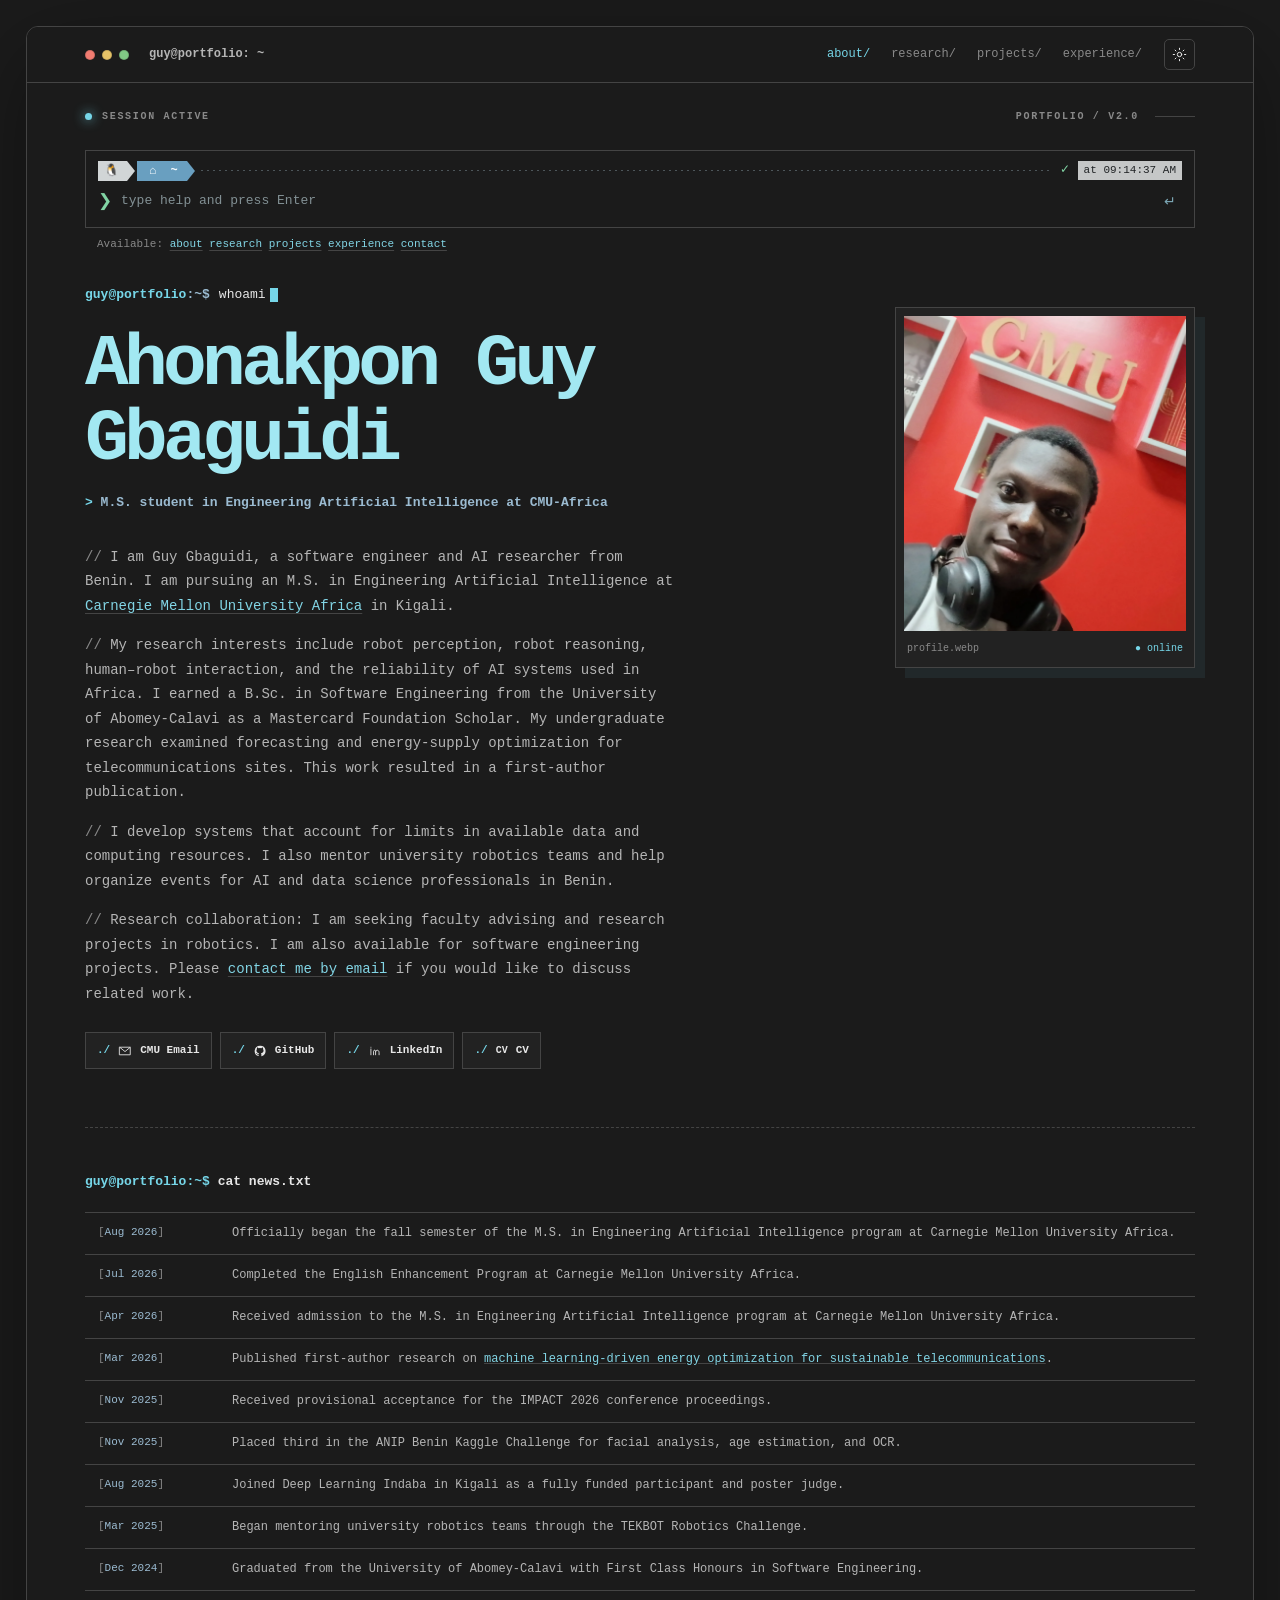
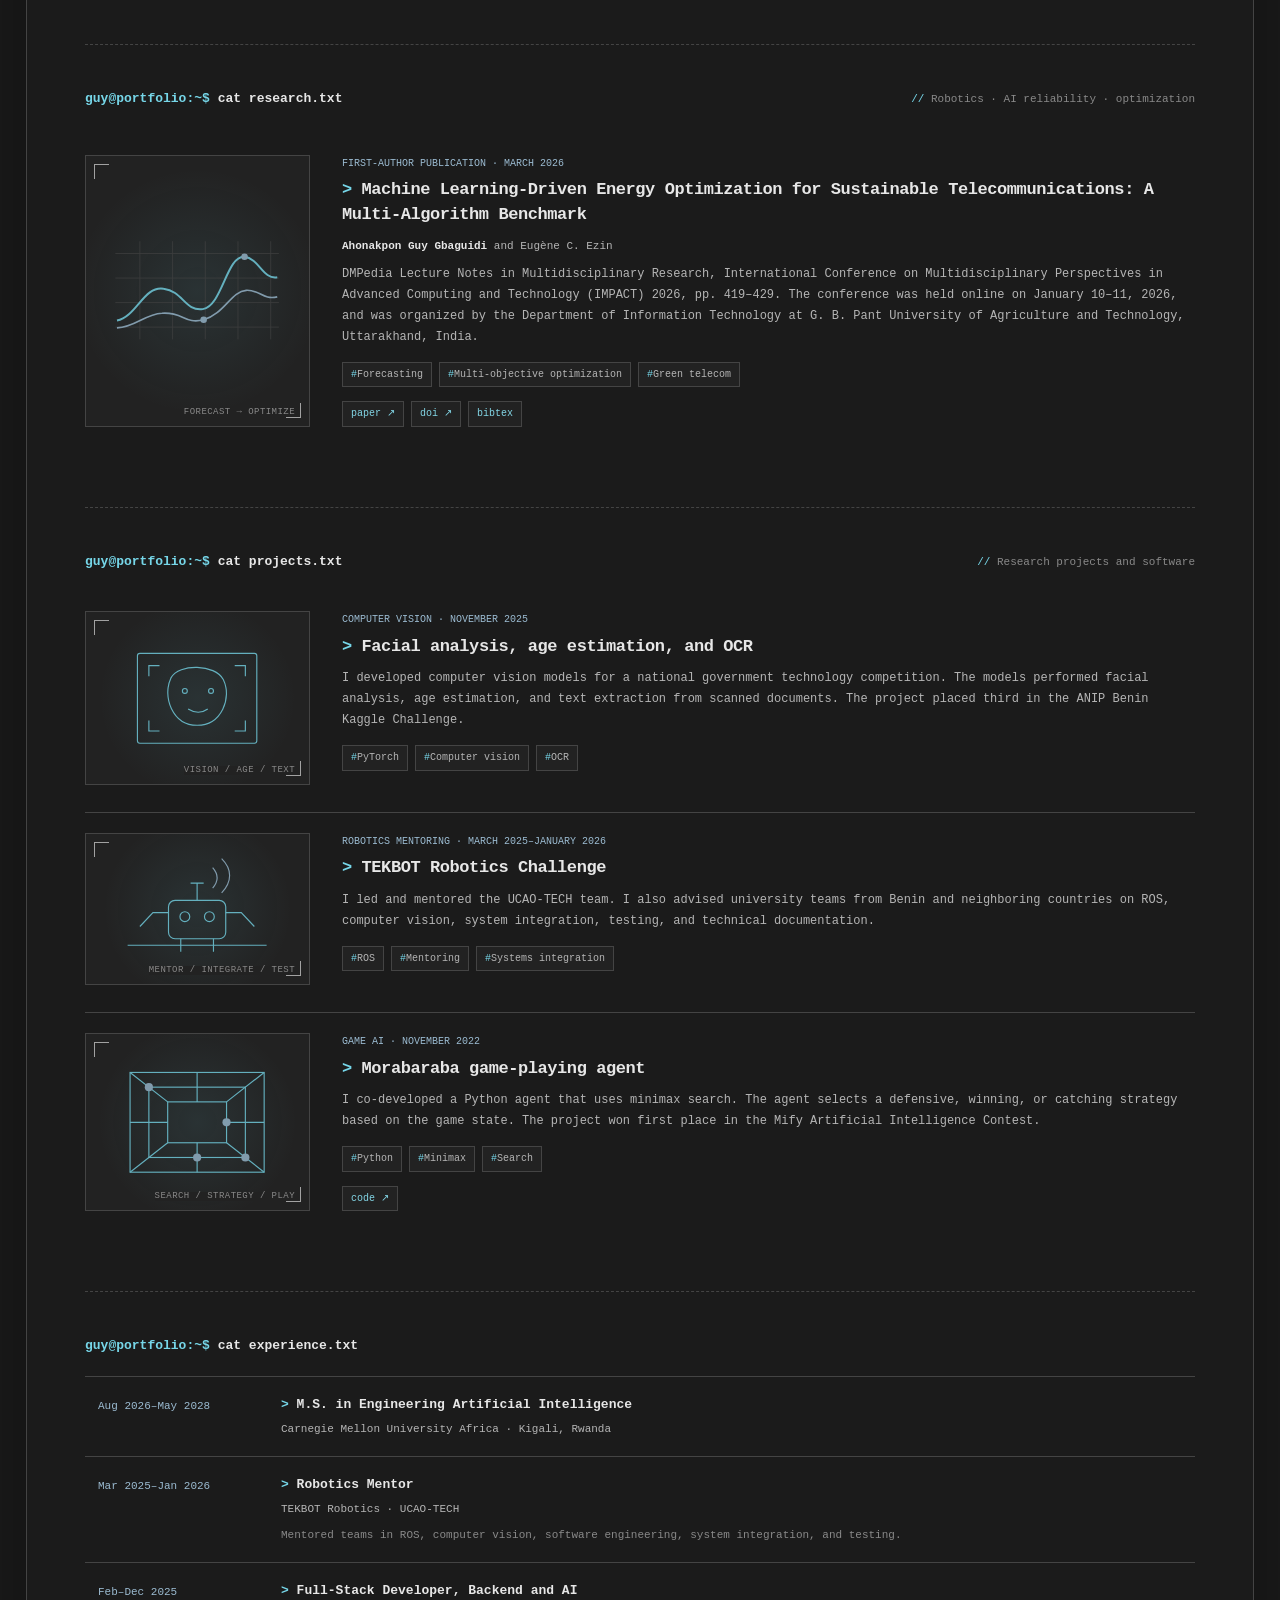
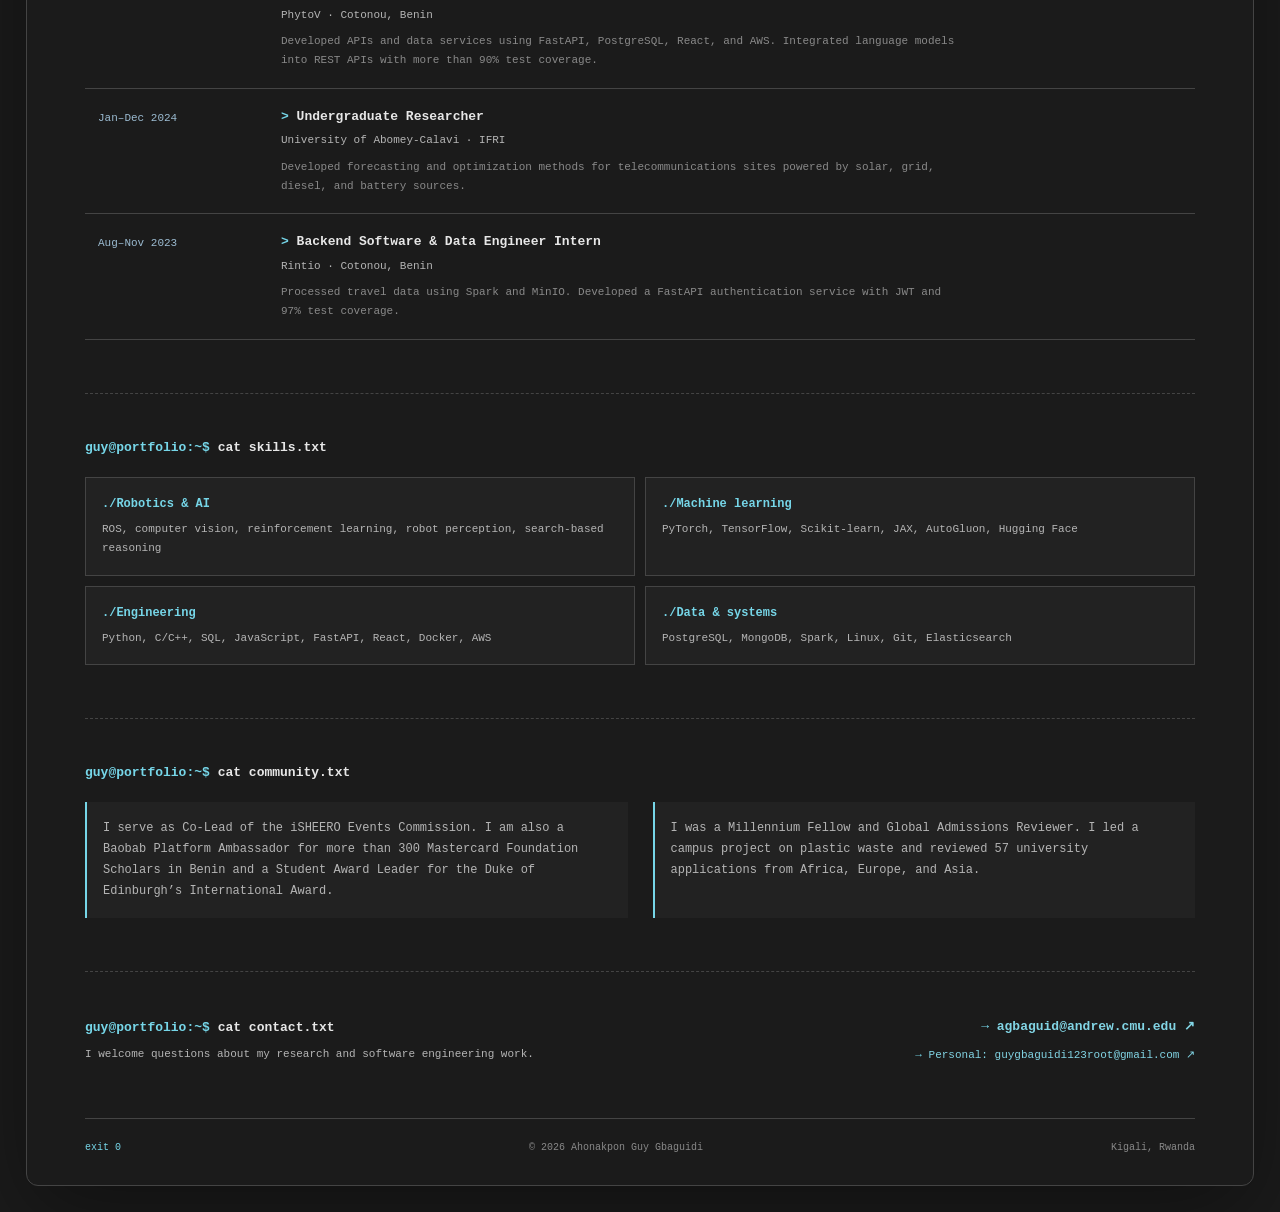
==== index.html @ d60e6f1b "Redesign portfolio with Linux terminal interface" ====
<!doctype html>
<html lang="en" data-theme="dark">
<head>
  <meta charset="utf-8">
  <meta name="viewport" content="width=device-width, initial-scale=1">
  <meta name="description" content="Ahonakpon Guy Gbaguidi is a software engineer and AI researcher working on robotics, reliable AI, and intelligent systems for African contexts.">
  <meta name="theme-color" content="#1b1b1b">
  <meta property="og:title" content="Ahonakpon Guy Gbaguidi">
  <meta property="og:description" content="Software engineer and AI researcher at Carnegie Mellon University Africa.">
  <meta property="og:type" content="website">
  <meta property="og:image" content="data/portrait.webp">
  <title>Ahonakpon Guy Gbaguidi</title>
  <link rel="icon" href="data/favicon.svg" type="image/svg+xml">
  <script>
    document.documentElement.dataset.theme = localStorage.getItem('theme') || 'dark';
  </script>
  <link rel="stylesheet" href="style.css">
</head>
<body>
  <a class="skip-link" href="#main">Skip to content</a>
  <div class="terminal-window">
  <header class="site-header">
    <nav class="nav shell" aria-label="Main navigation">
      <div class="window-identity">
        <span class="window-controls" aria-hidden="true"><i></i><i></i><i></i></span>
        <a class="wordmark" href="#about">guy@portfolio: ~</a>
      </div>
      <div class="nav-actions">
        <button class="menu-toggle icon-button" type="button" aria-label="Open navigation" aria-expanded="false" aria-controls="nav-links">
          <span></span><span></span><span></span>
        </button>
        <div class="nav-links" id="nav-links">
          <a href="#about">about/</a>
          <a href="#research">research/</a>
          <a href="#projects">projects/</a>
          <a href="#experience">experience/</a>
        </div>
        <button class="theme-toggle icon-button" type="button" aria-label="Switch to light theme" title="Toggle terminal theme">
          <svg class="sun" viewBox="0 0 24 24" aria-hidden="true"><circle cx="12" cy="12" r="3.5"/><path d="M12 2v2M12 20v2M4.93 4.93l1.42 1.42M17.65 17.65l1.42 1.42M2 12h2M20 12h2M4.93 19.07l1.42-1.42M17.65 6.35l1.42-1.42"/></svg>
          <svg class="moon" viewBox="0 0 24 24" aria-hidden="true"><path d="M20 15.2A8.5 8.5 0 0 1 8.8 4a8.5 8.5 0 1 0 11.2 11.2Z"/></svg>
        </button>
      </div>
    </nav>
  </header>

  <main id="main" class="shell">
    <div class="session-line" aria-label="Terminal session status"><span class="live-dot"></span> SESSION ACTIVE <span class="session-spacer"></span> <span>PORTFOLIO / V2.0</span></div>
    <section class="command-panel" aria-label="Interactive terminal prompt">
      <form class="terminal-form" autocomplete="off">
        <div class="prompt-top" aria-hidden="true">
          <span class="prompt-linux">🐧</span><span class="prompt-location">⌂ &nbsp;~</span>
          <span class="prompt-trail"></span>
          <span class="prompt-check">✓</span>
          <time class="prompt-clock">at --:--:--</time>
        </div>
        <div class="prompt-entry">
          <span class="prompt-chevron" aria-hidden="true">❯</span>
          <label class="sr-only" for="terminal-input">Terminal command</label>
          <input id="terminal-input" name="command" type="text" spellcheck="false" autocapitalize="off" autocomplete="off" placeholder="type help and press Enter" maxlength="80">
          <button type="submit" aria-label="Run command">↵</button>
        </div>
      </form>
      <div class="terminal-output" role="status" aria-live="polite">Available: <button type="button" data-command="about">about</button> <button type="button" data-command="research">research</button> <button type="button" data-command="projects">projects</button> <button type="button" data-command="experience">experience</button> <button type="button" data-command="contact">contact</button></div>
    </section>
    <section class="intro" id="about" aria-labelledby="intro-title">
      <div class="intro-copy">
        <p class="command-line"><span class="prompt-user">guy@portfolio</span><span class="prompt-path">:~$</span> whoami<span class="cursor" aria-hidden="true"></span></p>
        <h1 id="intro-title">Ahonakpon Guy<br>Gbaguidi</h1>
        <p class="role">M.S. student in Engineering Artificial Intelligence at CMU-Africa</p>

        <div class="portrait-mobile">
          <img src="data/portrait.webp" alt="Portrait of Ahonakpon Guy Gbaguidi" width="900" height="1050">
        </div>

        <p>I am Guy Gbaguidi, a software engineer and AI researcher from Benin. I am pursuing an M.S. in Engineering Artificial Intelligence at <a href="https://www.africa.engineering.cmu.edu/" target="_blank" rel="noopener noreferrer">Carnegie Mellon University Africa</a> in Kigali.</p>

        <p>My research interests include robot perception, robot reasoning, human–robot interaction, and the reliability of AI systems used in Africa. I earned a B.Sc. in Software Engineering from the University of Abomey-Calavi as a Mastercard Foundation Scholar. My undergraduate research examined forecasting and energy-supply optimization for telecommunications sites. This work resulted in a first-author publication.</p>

        <p>I develop systems that account for limits in available data and computing resources. I also mentor university robotics teams and help organize events for AI and data science professionals in Benin.</p>

        <p>Research collaboration: I am seeking faculty advising and research projects in robotics. I am also available for software engineering projects. Please <a href="mailto:agbaguid@andrew.cmu.edu">contact me by email</a> if you would like to discuss related work.</p>

        <div class="profile-links" aria-label="Profile links">
          <a class="pill" href="mailto:agbaguid@andrew.cmu.edu">
            <svg viewBox="0 0 24 24" aria-hidden="true"><path d="M3 5.5h18v13H3zM3.5 6l8.5 7 8.5-7"/></svg>CMU Email
          </a>
          <a class="pill" href="https://github.com/ggbaguidi" target="_blank" rel="noopener noreferrer">
            <svg viewBox="0 0 24 24" aria-hidden="true"><path d="M12 2.8a9.2 9.2 0 0 0-2.9 17.9c.5.1.6-.2.6-.5v-1.8c-2.7.6-3.3-1.1-3.3-1.1-.4-1.1-1.1-1.4-1.1-1.4-.9-.6.1-.6.1-.6 1 0 1.5 1 1.5 1 .9 1.5 2.3 1.1 2.9.8.1-.6.4-1.1.6-1.3-2.2-.2-4.5-1.1-4.5-4.6 0-1 .4-1.9 1-2.5-.1-.3-.4-1.2.1-2.5 0 0 .8-.3 2.6 1a9 9 0 0 1 4.8 0c1.8-1.2 2.6-1 2.6-1 .5 1.3.2 2.2.1 2.5.6.6 1 1.5 1 2.5 0 3.5-2.3 4.3-4.5 4.6.4.3.7.9.7 1.8v2.7c0 .4.2.6.7.5A9.2 9.2 0 0 0 12 2.8Z"/></svg>GitHub
          </a>
          <a class="pill" href="https://linkedin.com/in/aggbaguidi" target="_blank" rel="noopener noreferrer">
            <svg viewBox="0 0 24 24" aria-hidden="true"><path d="M5 8.5v10M5 5.5v.1M9.5 18.5v-6c0-2.2 3.5-3 3.5.2v5.8M13 13c0-2.4 4-3.7 5.5-.8.3.5.5 1.3.5 2.3v4"/></svg>LinkedIn
          </a>
          <a class="pill" href="data/Ahonakpon_Gbaguidi_CV.pdf" target="_blank" rel="noopener noreferrer">
            <span class="cv-icon" aria-hidden="true">cv</span>CV
          </a>
        </div>
      </div>

      <figure class="portrait-desktop">
        <img src="data/portrait.webp" alt="Portrait of Ahonakpon Guy Gbaguidi" width="900" height="1050">
        <figcaption>profile.webp <span>● online</span></figcaption>
      </figure>
    </section>

    <section class="section" id="news" aria-labelledby="news-title">
      <h2 class="section-label" id="news-title" aria-label="News">cat news.txt</h2>
      <ol class="news-list">
        <li><time datetime="2026-08">Aug 2026</time><p>Officially began the fall semester of the M.S. in Engineering Artificial Intelligence program at Carnegie Mellon University Africa.</p></li>
        <li><time datetime="2026-07">Jul 2026</time><p>Completed the English Enhancement Program at Carnegie Mellon University Africa.</p></li>
        <li><time datetime="2026-04">Apr 2026</time><p>Received admission to the M.S. in Engineering Artificial Intelligence program at Carnegie Mellon University Africa.</p></li>
        <li><time datetime="2026-03">Mar 2026</time><p>Published first-author research on <a href="https://digitalmanuscriptpedia.com/conferences/index.php/DMP-LNMR/article/view/78" target="_blank" rel="noopener noreferrer">machine learning-driven energy optimization for sustainable telecommunications</a>.</p></li>
        <li><time datetime="2025-11">Nov 2025</time><p>Received provisional acceptance for the IMPACT 2026 conference proceedings.</p></li>
        <li><time datetime="2025-11">Nov 2025</time><p>Placed third in the ANIP Benin Kaggle Challenge for facial analysis, age estimation, and OCR.</p></li>
        <li><time datetime="2025-08">Aug 2025</time><p>Joined Deep Learning Indaba in Kigali as a fully funded participant and poster judge.</p></li>
        <li><time datetime="2025-03">Mar 2025</time><p>Began mentoring university robotics teams through the TEKBOT Robotics Challenge.</p></li>
        <li><time datetime="2024-12">Dec 2024</time><p>Graduated from the University of Abomey-Calavi with First Class Honours in Software Engineering.</p></li>
      </ol>
    </section>

    <section class="section" id="research" aria-labelledby="research-title">
      <div class="section-topline">
        <h2 class="section-label" id="research-title" aria-label="Research">cat research.txt</h2>
        <p class="section-note">Robotics · AI reliability · optimization</p>
      </div>

      <article class="feature-row publication">
        <div class="feature-visual research-visual" aria-hidden="true">
          <svg viewBox="0 0 240 150">
            <path class="grid" d="M20 30h200M20 60h200M20 90h200M20 120h200M50 15v120M90 15v120M130 15v120M170 15v120M210 15v120"/>
            <path class="chart-a" d="M22 112c24-5 33-43 57-39 24 3 26 28 48 25 24-4 29-66 51-64 18 2 22 28 40 25"/>
            <path class="chart-b" d="M22 121c23-1 34-17 55-18 26-2 28 14 51 8 25-7 34-35 52-36 17-1 20 12 38 8"/>
            <circle cx="178" cy="34" r="4"/><circle cx="128" cy="111" r="4"/>
          </svg>
          <span>forecast → optimize</span>
        </div>
        <div class="feature-copy">
          <p class="kicker">First-author publication · March 2026</p>
          <h3>Machine Learning-Driven Energy Optimization for Sustainable Telecommunications: A Multi-Algorithm Benchmark</h3>
          <p class="byline"><strong>Ahonakpon Guy Gbaguidi</strong> and Eugène C. Ezin</p>
          <p>DMPedia Lecture Notes in Multidisciplinary Research,  International Conference on Multidisciplinary Perspectives in Advanced Computing and Technology (IMPACT) 2026, pp. 419–429. The conference was held online on January 10–11, 2026, and was organized by the Department of Information Technology at G. B. Pant University of Agriculture and Technology, Uttarakhand, India.</p>
          <div class="tag-row"><span>Forecasting</span><span>Multi-objective optimization</span><span>Green telecom</span></div>
          <div class="small-links">
            <a href="https://digitalmanuscriptpedia.com/conferences/index.php/DMP-LNMR/article/view/78" target="_blank" rel="noopener noreferrer">paper ↗</a>
            <a href="https://doi.org/10.65890/dmp.lnmr.IMPACT26.78" target="_blank" rel="noopener noreferrer">doi ↗</a>
            <button class="text-button bibtex-toggle" type="button" aria-expanded="false" aria-controls="bibtex">bibtex</button>
          </div>
          <pre id="bibtex" class="bibtex" hidden><code>@article{gbaguidi2026energy,
  title={Machine Learning-Driven Energy Optimization for Sustainable Telecommunications},
  author={Gbaguidi, Ahonakpon Guy and Ezin, Eugène C.},
  journal={DMPedia Lecture Notes in Multidisciplinary Research},
  month={March},
  year={2026},
  doi={10.65890/dmp.lnmr.IMPACT26.78}
}</code></pre>
        </div>
      </article>
    </section>

    <section class="section" id="projects" aria-labelledby="projects-title">
      <div class="section-topline">
        <h2 class="section-label" id="projects-title" aria-label="Selected projects">cat projects.txt</h2>
        <p class="section-note">Research projects and software</p>
      </div>

      <div class="project-list">
        <article class="feature-row project">
          <div class="feature-visual vision-visual" aria-hidden="true">
            <svg viewBox="0 0 240 150"><rect x="47" y="20" width="146" height="110" rx="3"/><path d="M88 50c10-18 54-17 64 2 11 22-2 56-32 56S77 73 88 50Z"/><path d="M74 35h-13v13M166 35h13v13M74 115H61v-13M166 115h13v-13"/><circle cx="105" cy="66" r="3"/><circle cx="137" cy="66" r="3"/><path d="M109 88c8 5 17 5 24 0"/></svg>
            <span>vision / age / text</span>
          </div>
          <div class="feature-copy">
            <p class="kicker">Computer vision · November 2025</p>
            <h3>Facial analysis, age estimation, and OCR</h3>
            <p>I developed computer vision models for a national government technology competition. The models performed facial analysis, age estimation, and text extraction from scanned documents. The project placed third in the ANIP Benin Kaggle Challenge.</p>
            <div class="tag-row"><span>PyTorch</span><span>Computer vision</span><span>OCR</span></div>
          </div>
        </article>

        <article class="feature-row project">
          <div class="feature-visual robot-visual" aria-hidden="true">
            <svg viewBox="0 0 240 150"><path d="M35 119h170"/><rect x="85" y="64" width="70" height="47" rx="8"/><circle cx="105" cy="84" r="6"/><circle cx="135" cy="84" r="6"/><path d="M120 64V43M112 43h16M85 79H66l-16 17M155 79h19l16 17M100 111v16M140 111v16"/><path class="signal" d="M139 49c7-8 7-17 0-25M150 55c13-14 13-29 0-42"/></svg>
            <span>mentor / integrate / test</span>
          </div>
          <div class="feature-copy">
            <p class="kicker">Robotics mentoring · March 2025–January 2026</p>
            <h3>TEKBOT Robotics Challenge</h3>
            <p>I led and mentored the UCAO-TECH team. I also advised university teams from Benin and neighboring countries on ROS, computer vision, system integration, testing, and technical documentation.</p>
            <div class="tag-row"><span>ROS</span><span>Mentoring</span><span>Systems integration</span></div>
          </div>
        </article>

        <article class="feature-row project">
          <div class="feature-visual game-visual" aria-hidden="true">
            <svg viewBox="0 0 240 150"><rect x="38" y="14" width="164" height="122"/><rect x="61" y="32" width="118" height="86"/><rect x="84" y="50" width="72" height="50"/><path d="M120 14v36M120 100v36M38 75h46M156 75h46M38 14l46 36M202 14l-46 36M38 136l46-36M202 136l-46-36"/><circle cx="61" cy="32" r="5"/><circle cx="156" cy="75" r="5"/><circle cx="120" cy="118" r="5"/><circle cx="179" cy="118" r="5"/></svg>
            <span>search / strategy / play</span>
          </div>
          <div class="feature-copy">
            <p class="kicker">Game AI · November 2022</p>
            <h3>Morabaraba game-playing agent</h3>
            <p>I co-developed a Python agent that uses minimax search. The agent selects a defensive, winning, or catching strategy based on the game state. The project won first place in the Mify Artificial Intelligence Contest.</p>
            <div class="tag-row"><span>Python</span><span>Minimax</span><span>Search</span></div>
            <div class="small-links"><a href="https://github.com/Charlot-DEDJINOU/MIFY-Maic2022-Contest" target="_blank" rel="noopener noreferrer">code ↗</a></div>
          </div>
        </article>
      </div>
    </section>

    <section class="section" id="experience" aria-labelledby="experience-title">
      <h2 class="section-label" id="experience-title" aria-label="Experience">cat experience.txt</h2>
      <div class="experience-list">
        <article><time datetime="2026-08">Aug 2026–May 2028</time><div><h3>M.S. in Engineering Artificial Intelligence</h3><p>Carnegie Mellon University Africa · Kigali, Rwanda</p></div></article>
        <article><time datetime="2025-03">Mar 2025–Jan 2026</time><div><h3>Robotics Mentor</h3><p>TEKBOT Robotics · UCAO-TECH</p><p class="detail">Mentored teams in ROS, computer vision, software engineering, system integration, and testing.</p></div></article>
        <article><time datetime="2025-02">Feb–Dec 2025</time><div><h3>Full-Stack Developer, Backend and AI</h3><p>PhytoV · Cotonou, Benin</p><p class="detail">Developed APIs and data services using FastAPI, PostgreSQL, React, and AWS. Integrated language models into REST APIs with more than 90% test coverage.</p></div></article>
        <article><time datetime="2024-01">Jan–Dec 2024</time><div><h3>Undergraduate Researcher</h3><p>University of Abomey-Calavi · IFRI</p><p class="detail">Developed forecasting and optimization methods for telecommunications sites powered by solar, grid, diesel, and battery sources.</p></div></article>
        <article><time datetime="2023-08">Aug–Nov 2023</time><div><h3>Backend Software &amp; Data Engineer Intern</h3><p>Rintio · Cotonou, Benin</p><p class="detail">Processed travel data using Spark and MinIO. Developed a FastAPI authentication service with JWT and 97% test coverage.</p></div></article>
      </div>
    </section>

    <section class="section skills-section" id="skills" aria-labelledby="skills-title">
      <h2 class="section-label" id="skills-title" aria-label="Technical skills">cat skills.txt</h2>
      <div class="skill-grid">
        <div><h3>Robotics &amp; AI</h3><p>ROS, computer vision, reinforcement learning, robot perception, search-based reasoning</p></div>
        <div><h3>Machine learning</h3><p>PyTorch, TensorFlow, Scikit-learn, JAX, AutoGluon, Hugging Face</p></div>
        <div><h3>Engineering</h3><p>Python, C/C++, SQL, JavaScript, FastAPI, React, Docker, AWS</p></div>
        <div><h3>Data &amp; systems</h3><p>PostgreSQL, MongoDB, Spark, Linux, Git, Elasticsearch</p></div>
      </div>
    </section>

    <section class="section service-section" id="service" aria-labelledby="service-title">
      <h2 class="section-label" id="service-title" aria-label="Community">cat community.txt</h2>
      <div class="service-copy">
        <p>I serve as Co-Lead of the iSHEERO Events Commission. I am also a Baobab Platform Ambassador for more than 300 Mastercard Foundation Scholars in Benin and a Student Award Leader for the Duke of Edinburgh’s International Award.</p>
        <p>I was a Millennium Fellow and Global Admissions Reviewer. I led a campus project on plastic waste and reviewed 57 university applications from Africa, Europe, and Asia.</p>
      </div>
    </section>

    <section class="contact-band" id="contact" aria-labelledby="contact-title">
      <div>
        <h2 id="contact-title" aria-label="Contact">cat contact.txt</h2>
        <p>I welcome questions about my research and software engineering work.</p>
      </div>
      <div class="contact-addresses">
        <a class="primary-email" href="mailto:agbaguid@andrew.cmu.edu">agbaguid@andrew.cmu.edu ↗</a>
        <a href="mailto:guygbaguidi123root@gmail.com">Personal: guygbaguidi123root@gmail.com ↗</a>
      </div>
    </section>
  </main>

  <footer class="footer shell">
    <span>© <span data-year></span> Ahonakpon Guy Gbaguidi</span>
    <span>Kigali, Rwanda</span>
  </footer>
  </div>

  <script src="script.js"></script>
</body>
</html>
---- style.css ----
:root {
  color-scheme: dark;
  --page: #1b1b1b;
  --window: #1b1b1b;
  --surface: #222222;
  --surface-raised: #2b2b2b;
  --text: #e7e7e7;
  --muted: #b5b5b5;
  --faint: #898989;
  --line: #444444;
  --accent: #76d6e8;
  --accent-strong: #a2e8f2;
  --link: #82d5e5;
  --warm: #9bbbd1;
  --shadow: rgba(0, 0, 0, .38);
  --mono: "SFMono-Regular", Consolas, "Liberation Mono", Menlo, monospace;
}

[data-theme="light"] {
  color-scheme: light;
  --page: #e9e9e9;
  --window: #f8f8f8;
  --surface: #eeeeee;
  --surface-raised: #e2e2e2;
  --text: #222222;
  --muted: #4c4c4c;
  --faint: #696969;
  --line: #bfbfbf;
  --accent: #166f90;
  --accent-strong: #0c5470;
  --link: #126c8b;
  --warm: #4e7188;
  --shadow: rgba(0, 0, 0, .14);
}

* { box-sizing: border-box; }
html { scroll-behavior: smooth; scroll-padding-top: 92px; }
body {
  margin: 0;
  padding: 26px;
  background: var(--page);
  color: var(--text);
  font: 14px/1.75 var(--mono);
  -webkit-font-smoothing: antialiased;
}
button, input { font: inherit; }
button { color: inherit; cursor: pointer; }
a { color: var(--link); text-decoration: none; }
a:hover { color: var(--accent-strong); }
a:focus-visible, button:focus-visible, input:focus-visible { outline: 2px solid var(--accent); outline-offset: 3px; }
img, svg { display: block; max-width: 100%; }
[hidden] { display: none !important; }
::selection { color: var(--window); background: var(--accent); }
.shell { width: min(1110px, calc(100% - 84px)); margin-inline: auto; }
.skip-link { position: fixed; z-index: 100; top: 12px; left: 12px; padding: 8px 12px; background: var(--accent); color: var(--window); transform: translateY(-160%); }
.skip-link:focus { transform: translateY(0); }
.sr-only { position: absolute; width: 1px; height: 1px; padding: 0; margin: -1px; overflow: hidden; clip: rect(0, 0, 0, 0); white-space: nowrap; border: 0; }
.terminal-window { max-width: 1320px; min-height: calc(100vh - 52px); margin: auto; overflow: clip; border: 1px solid var(--line); border-radius: 12px; background: var(--window); box-shadow: 0 28px 90px var(--shadow); }

.site-header { position: sticky; z-index: 20; top: 0; border-bottom: 1px solid var(--line); background: var(--window); backdrop-filter: blur(14px); }
.nav { display: flex; min-height: 55px; align-items: center; justify-content: space-between; gap: 24px; }
.window-identity, .window-controls, .nav-actions, .nav-links { display: flex; align-items: center; }
.window-identity { min-width: 0; gap: 20px; }
.window-controls { gap: 7px; }
.window-controls i { display: block; width: 10px; height: 10px; border: 1px solid #0002; border-radius: 50%; background: #f17c71; }
.window-controls i:nth-child(2) { background: #e6c368; }
.window-controls i:nth-child(3) { background: #81c985; }
.wordmark { overflow: hidden; color: var(--muted); font-size: 12px; font-weight: 700; text-overflow: ellipsis; white-space: nowrap; }
.wordmark:hover { color: var(--text); }
.nav-actions { gap: 22px; }
.nav-links { gap: 21px; }
.nav-links a { color: var(--faint); font-size: 12px; }
.nav-links a:hover, .nav-links a.active { color: var(--accent); }
.icon-button { display: grid; flex: 0 0 auto; width: 31px; height: 31px; place-items: center; padding: 0; border: 1px solid var(--line); border-radius: 5px; background: var(--window); }
.icon-button:hover { border-color: var(--accent); background: var(--surface-raised); }
.theme-toggle svg { width: 15px; height: 15px; fill: none; stroke: currentColor; stroke-width: 1.6; stroke-linecap: round; stroke-linejoin: round; }
.theme-toggle .moon, [data-theme="light"] .theme-toggle .sun { display: none; }
[data-theme="light"] .theme-toggle .moon { display: block; }
.menu-toggle { display: none; }
.menu-toggle span { width: 16px; height: 1.5px; background: currentColor; transition: transform .2s, opacity .2s; }

.session-line { display: flex; align-items: center; gap: 10px; padding: 25px 0 0; color: var(--faint); font-size: 10px; font-weight: 700; letter-spacing: .17em; }
.session-line::after { content: ''; flex: 0 0 40px; height: 1px; margin-left: 6px; background: var(--line); }
.live-dot { width: 7px; height: 7px; border-radius: 50%; background: var(--accent); box-shadow: 0 0 12px var(--accent); }
.session-spacer { flex: 1; }

.intro { display: grid; grid-template-columns: minmax(0, 1fr) 300px; gap: clamp(28px, 6vw, 76px); padding: 30px 0 58px; }
.command-line { display: flex; gap: 0; align-items: center; margin: 0 0 20px; color: var(--text); font-size: 13px; }
.prompt-user { color: var(--accent); font-weight: 700; }
.prompt-path { margin-right: 9px; color: var(--warm); font-weight: 700; }
.cursor { width: 8px; height: 1.1em; margin-left: 4px; background: var(--accent); animation: blink 1s steps(1) infinite; }
@keyframes blink { 50% { opacity: 0; } }
.intro h1 { margin: 0 0 15px; color: var(--accent-strong); font-size: clamp(2.8rem, 5.7vw, 5.2rem); line-height: 1.03; font-weight: 700; letter-spacing: -.065em; }
.role { margin: 0 0 30px; color: var(--warm); font-size: 13px; font-weight: 700; }
.role::before { content: '> '; color: var(--accent); }
.intro-copy > p:not(.role, .command-line) { max-width: 70ch; margin: 0 0 15px; color: var(--muted); }
.intro-copy > p:not(.role, .command-line)::before { content: '// '; color: var(--faint); }
.intro a:not(.pill) { text-decoration: underline; text-decoration-color: var(--line); text-underline-offset: 3px; }
.portrait-desktop { align-self: start; margin: 23px 0 0; padding: 8px; border: 1px solid var(--line); background: var(--surface); box-shadow: 10px 10px 0 color-mix(in srgb, var(--accent) 7%, transparent); }
.portrait-desktop img, .portrait-mobile img { width: 100%; height: 315px; object-fit: cover; object-position: 50% 42%; filter: saturate(.82) contrast(1.06); }
.portrait-desktop figcaption { display: flex; justify-content: space-between; padding: 9px 3px 2px; color: var(--faint); font-size: 10px; }
.portrait-desktop figcaption span { color: var(--accent); }
.portrait-mobile { display: none; }
.profile-links { display: flex; flex-wrap: wrap; gap: 8px; margin-top: 26px; }
.pill { display: inline-flex; min-height: 37px; align-items: center; gap: 8px; padding: 7px 11px; border: 1px solid var(--line); color: var(--text); background: var(--surface); font-size: 11px; font-weight: 700; }
.pill::before { content: './'; color: var(--accent); }
.pill:hover { border-color: var(--accent); background: var(--surface-raised); }
.pill svg { width: 14px; height: 14px; fill: none; stroke: currentColor; stroke-width: 1.5; stroke-linecap: round; stroke-linejoin: round; }
.pill:nth-child(2) svg { fill: currentColor; stroke: none; }
.cv-icon { font-size: 10px; text-transform: uppercase; }

.command-panel { margin: 24px 0 0; }
.terminal-form { min-width: 0; padding: 6px 12px 8px; border: 1px solid #444; background: #1b1b1b; color: #d6d9d8; }
.terminal-form:focus-within { border-color: #5baaca; }
.prompt-top { display: flex; min-width: 0; height: 28px; align-items: center; gap: 8px; }
.prompt-linux, .prompt-location { position: relative; display: inline-flex; height: 20px; align-items: center; font-size: 12px; font-weight: 700; line-height: 1; }
.prompt-linux { z-index: 2; padding: 0 8px 0 6px; color: #1c1e1f; background: #d1d5d6; }
.prompt-linux::after { position: absolute; z-index: -1; right: -8px; width: 0; height: 0; border-top: 10px solid transparent; border-bottom: 10px solid transparent; border-left: 8px solid #d1d5d6; content: ''; }
.prompt-location { z-index: 1; margin-left: 2px; padding: 0 9px 0 12px; color: #f4f9fc; background: #699fc0; }
.prompt-location::after { position: absolute; z-index: -1; right: -8px; width: 0; height: 0; border-top: 10px solid transparent; border-bottom: 10px solid transparent; border-left: 8px solid #699fc0; content: ''; }
.prompt-trail { flex: 1; min-width: 8px; height: 1px; margin-left: 6px; background-image: linear-gradient(to right, #4d565a 35%, transparent 0); background-size: 6px 1px; }
.prompt-check { color: #81d4a4; font-size: 12px; }
.prompt-clock { padding: 2px 6px; color: #202325; background: #c5c7c7; font-size: 11px; line-height: 1.35; white-space: nowrap; }
.prompt-entry { display: flex; min-width: 0; height: 34px; align-items: center; gap: 7px; }
.prompt-chevron { color: #81d4a4; font-size: 17px; line-height: 1; }
.terminal-form input { width: 100%; min-width: 0; border: 0; outline: 0; color: #e5e8e7; background: transparent; font-size: 13px; }
.terminal-form input::placeholder { color: #829094; opacity: 1; }
.terminal-form button { width: 25px; height: 25px; padding: 0; border: 0; background: transparent; color: #7ca7b5; line-height: 1; }
.terminal-form button:hover { color: #9de3fa; }
[data-theme="light"] .terminal-form { border-color: var(--line); background: #f1f1f1; color: var(--text); }
[data-theme="light"] .terminal-form:focus-within { border-color: var(--accent); }
[data-theme="light"] .prompt-trail { background-image: linear-gradient(to right, #a5a5a5 35%, transparent 0); }
[data-theme="light"] .prompt-check, [data-theme="light"] .prompt-chevron { color: #287b60; }
[data-theme="light"] .prompt-clock { color: #333; background: #dedede; }
[data-theme="light"] .terminal-form input { color: var(--text); }
[data-theme="light"] .terminal-form input::placeholder { color: #727272; }
[data-theme="light"] .terminal-form button { color: var(--accent); }
[data-theme="light"] .terminal-form button:hover { color: var(--accent-strong); }
.terminal-output { min-height: 25px; padding: 7px 12px 0; color: var(--faint); font-size: 11px; }
.terminal-output button { padding: 0; border: 0; color: var(--link); background: none; font-size: inherit; text-decoration: underline; text-decoration-color: var(--line); text-underline-offset: 3px; }
.terminal-output button:hover { color: var(--accent-strong); }
.terminal-output.has-error { color: #f2a19a; }
[data-theme="light"] .terminal-output.has-error { color: #ad302a; }

.section { padding: 44px 0 53px; border-top: 1px dashed var(--line); }
.section-topline { display: flex; align-items: baseline; justify-content: space-between; gap: 20px; margin-bottom: 26px; }
.section-label { margin: 0 0 20px; color: var(--text); font-size: 13px; line-height: 1.5; font-weight: 700; letter-spacing: 0; }
.section-label::before { content: 'guy@portfolio:~$ '; color: var(--accent); font-size: inherit; }
.section-topline .section-label { margin-bottom: 0; }
.section-note { margin: 0; color: var(--faint); font-size: 11px; }
.section-note::before { content: '// '; color: var(--accent); }

.news-list { margin: 0; padding: 0; list-style: none; }
.news-list li { display: grid; grid-template-columns: 114px 1fr; gap: 20px; padding: 10px 13px; border-bottom: 1px solid var(--line); }
.news-list li:first-child { border-top: 1px solid var(--line); }
.news-list li:hover { background: var(--surface); }
.news-list time { color: var(--warm); font-size: 11px; }
.news-list time::before { content: '['; color: var(--faint); }
.news-list time::after { content: ']'; color: var(--faint); }
.news-list p { margin: 0; color: var(--muted); font-size: 12px; }
.news-list a { text-decoration: underline; text-decoration-color: var(--line); }

.feature-row { display: grid; grid-template-columns: 225px minmax(0, 1fr); gap: 32px; padding: 20px 0 27px; }
.feature-row + .feature-row { border-top: 1px solid var(--line); }
.feature-visual { position: relative; display: grid; min-height: 145px; place-items: center; overflow: hidden; border: 1px solid var(--line); background: radial-gradient(circle at center, color-mix(in srgb, var(--accent) 9%, transparent), transparent 70%), var(--surface); }
.feature-visual::before, .feature-visual::after { content: ''; position: absolute; width: 14px; height: 14px; border-color: var(--accent); opacity: .65; }
.feature-visual::before { top: 8px; left: 8px; border-top: 1px solid; border-left: 1px solid; }
.feature-visual::after { right: 8px; bottom: 8px; border-right: 1px solid; border-bottom: 1px solid; }
.feature-visual svg { width: 88%; height: auto; fill: none; stroke: var(--accent); stroke-width: 1.4; opacity: .78; }
.feature-visual > span { position: absolute; right: 14px; bottom: 9px; color: var(--faint); background: var(--surface); font-size: 9px; line-height: 1; letter-spacing: .05em; text-transform: uppercase; }
.research-visual .grid { stroke: var(--line); stroke-width: 1; }
.research-visual .chart-a { stroke: var(--accent); stroke-width: 2.4; }
.research-visual .chart-b { stroke: var(--warm); stroke-width: 2; }
.research-visual circle, .game-visual circle { fill: var(--warm); stroke: none; }
.robot-visual .signal { stroke: var(--warm); }
.feature-copy { min-width: 0; }
.feature-copy .kicker { margin: 0 0 6px; color: var(--warm); font-size: 10px; text-transform: uppercase; }
.feature-copy h3 { margin: 0 0 9px; color: var(--text); font-size: 17px; line-height: 1.45; letter-spacing: -.025em; }
.feature-copy h3::before { content: '> '; color: var(--accent); }
.feature-copy > p:not(.kicker, .byline) { margin: 0 0 11px; color: var(--muted); font-size: 12px; }
.byline { margin: 0 0 8px; color: var(--muted); font-size: 11px; }
.byline strong { color: var(--text); }
.tag-row, .small-links { display: flex; flex-wrap: wrap; gap: 7px; }
.tag-row { margin: 14px 0; }
.tag-row span, .small-links a, .text-button { padding: 3px 8px; border: 1px solid var(--line); color: var(--muted); background: var(--surface); font-size: 10px; }
.tag-row span::before { content: '#'; color: var(--accent); }
.small-links a { color: var(--link); }
.small-links a:hover, .text-button:hover { border-color: var(--accent); background: var(--surface-raised); }
.text-button { color: var(--link); }
.bibtex { max-width: 100%; margin: 14px 0 0; padding: 14px; overflow-x: auto; border: 1px solid var(--line); color: var(--muted); background: var(--surface); font: 11px/1.55 var(--mono); white-space: pre-wrap; }
.project-list { margin-top: -7px; }

.experience-list { border-top: 1px solid var(--line); }
.experience-list article { display: grid; grid-template-columns: 155px 1fr; gap: 28px; padding: 17px 13px; border-bottom: 1px solid var(--line); }
.experience-list article:hover { background: var(--surface); }
.experience-list time { padding-top: 3px; color: var(--warm); font-size: 11px; }
.experience-list h3 { margin: 0 0 3px; font-size: 13px; }
.experience-list h3::before { content: '> '; color: var(--accent); }
.experience-list p { margin: 0; color: var(--muted); font-size: 11px; }
.experience-list .detail { max-width: 680px; margin-top: 7px; color: var(--faint); }
.skill-grid { display: grid; grid-template-columns: repeat(2, 1fr); gap: 10px; }
.skill-grid div { padding: 16px; border: 1px solid var(--line); background: var(--surface); }
.skill-grid h3 { margin: 0 0 5px; color: var(--accent); font-size: 12px; }
.skill-grid h3::before { content: './'; }
.skill-grid p { margin: 0; color: var(--muted); font-size: 11px; }
.service-copy { display: grid; grid-template-columns: 1fr 1fr; gap: 25px; }
.service-copy p { margin: 0; padding: 16px; border-left: 2px solid var(--accent); color: var(--muted); background: var(--surface); font-size: 12px; }

.contact-band { display: grid; grid-template-columns: minmax(0, 1fr) max-content; align-items: center; gap: 36px; padding: 44px 0 53px; border-top: 1px dashed var(--line); }
.contact-band h2 { margin: 0 0 7px; color: var(--text); font-size: 13px; line-height: 1.5; }
.contact-band h2::before { content: 'guy@portfolio:~$ '; color: var(--accent); font-size: inherit; }
.contact-band p { margin: 0; color: var(--muted); font-size: 11px; }
.contact-addresses { display: grid; justify-items: end; gap: 7px; }
.contact-addresses a { font-size: 11px; white-space: nowrap; }
.contact-addresses a::before { content: '→ '; color: var(--accent); }
.contact-addresses .primary-email { font-size: 13px; font-weight: 700; }
.footer { display: flex; justify-content: space-between; gap: 20px; padding: 20px 0 28px; border-top: 1px solid var(--line); color: var(--faint); font-size: 10px; }
.footer::before { content: 'exit 0'; color: var(--accent); }

@media (max-width: 850px) {
  body { padding: 12px; }
  .terminal-window { min-height: calc(100vh - 24px); }
  .shell { width: min(100% - 48px, 720px); }
  .nav { min-height: 54px; }
  .nav-actions { gap: 9px; }
  .menu-toggle { display: grid; gap: 4px; }
  .menu-toggle[aria-expanded="true"] span:nth-child(1) { transform: translateY(5.5px) rotate(45deg); }
  .menu-toggle[aria-expanded="true"] span:nth-child(2) { opacity: 0; }
  .menu-toggle[aria-expanded="true"] span:nth-child(3) { transform: translateY(-5.5px) rotate(-45deg); }
  .nav-links { position: absolute; top: 54px; right: 0; left: 0; display: none; padding: 12px 24px 20px; border-bottom: 1px solid var(--line); background: var(--surface); }
  .nav-links.open { display: grid; gap: 0; }
  .nav-links a { padding: 9px 0; font-size: 13px; }
  .intro { grid-template-columns: minmax(0, 1fr) 220px; gap: 24px; padding-top: 48px; }
  .portrait-desktop img { height: 240px; }
}
@media (max-width: 650px) {
  .shell { width: calc(100% - 36px); }
  .session-line { padding-top: 18px; font-size: 9px; }
  .intro { display: block; padding: 35px 0 39px; }
  .intro h1 { font-size: clamp(2.55rem, 11.5vw, 4.2rem); }
  .role { margin-bottom: 21px; }
  .portrait-desktop { display: none; }
  .portrait-mobile { display: block; width: 190px; margin: 0 0 24px; padding: 6px; border: 1px solid var(--line); background: var(--surface); }
  .portrait-mobile img { height: 190px; }
  .command-panel { margin-top: 18px; }
  .section { padding: 36px 0 42px; }
  .section-topline { display: block; }
  .section-note { margin-top: 3px; }
  .feature-row { grid-template-columns: 1fr; gap: 17px; }
  .feature-visual { min-height: 160px; }
  .feature-visual svg { max-width: 250px; }
  .skill-grid, .service-copy { grid-template-columns: 1fr; }
  .contact-band { display: block; padding: 36px 0 42px; }
  .contact-addresses { justify-items: start; margin-top: 20px; }
  .contact-addresses a { white-space: normal; overflow-wrap: anywhere; }
}
@media (max-width: 420px) {
  body { padding: 6px; }
  .terminal-window { border-radius: 7px; }
  .shell { width: calc(100% - 28px); }
  .window-identity { gap: 10px; }
  .window-controls { gap: 4px; }
  .window-controls i { width: 8px; height: 8px; }
  .wordmark { font-size: 10px; }
  .session-line span:last-child { display: none; }
  .intro h1 { font-size: clamp(2.25rem, 11vw, 3rem); }
  .intro-copy > p:not(.role, .command-line) { font-size: 12px; }
  .news-list li { display: block; }
  .news-list time { display: block; margin-bottom: 2px; }
  .experience-list article { display: block; }
  .experience-list time { display: block; margin-bottom: 5px; }
  .footer { flex-wrap: wrap; gap: 3px 12px; }
}
@media (prefers-reduced-motion: reduce) {
  html { scroll-behavior: auto; }
  .cursor { animation: none; }
  *, *::before, *::after { transition-duration: .01ms !important; }
}
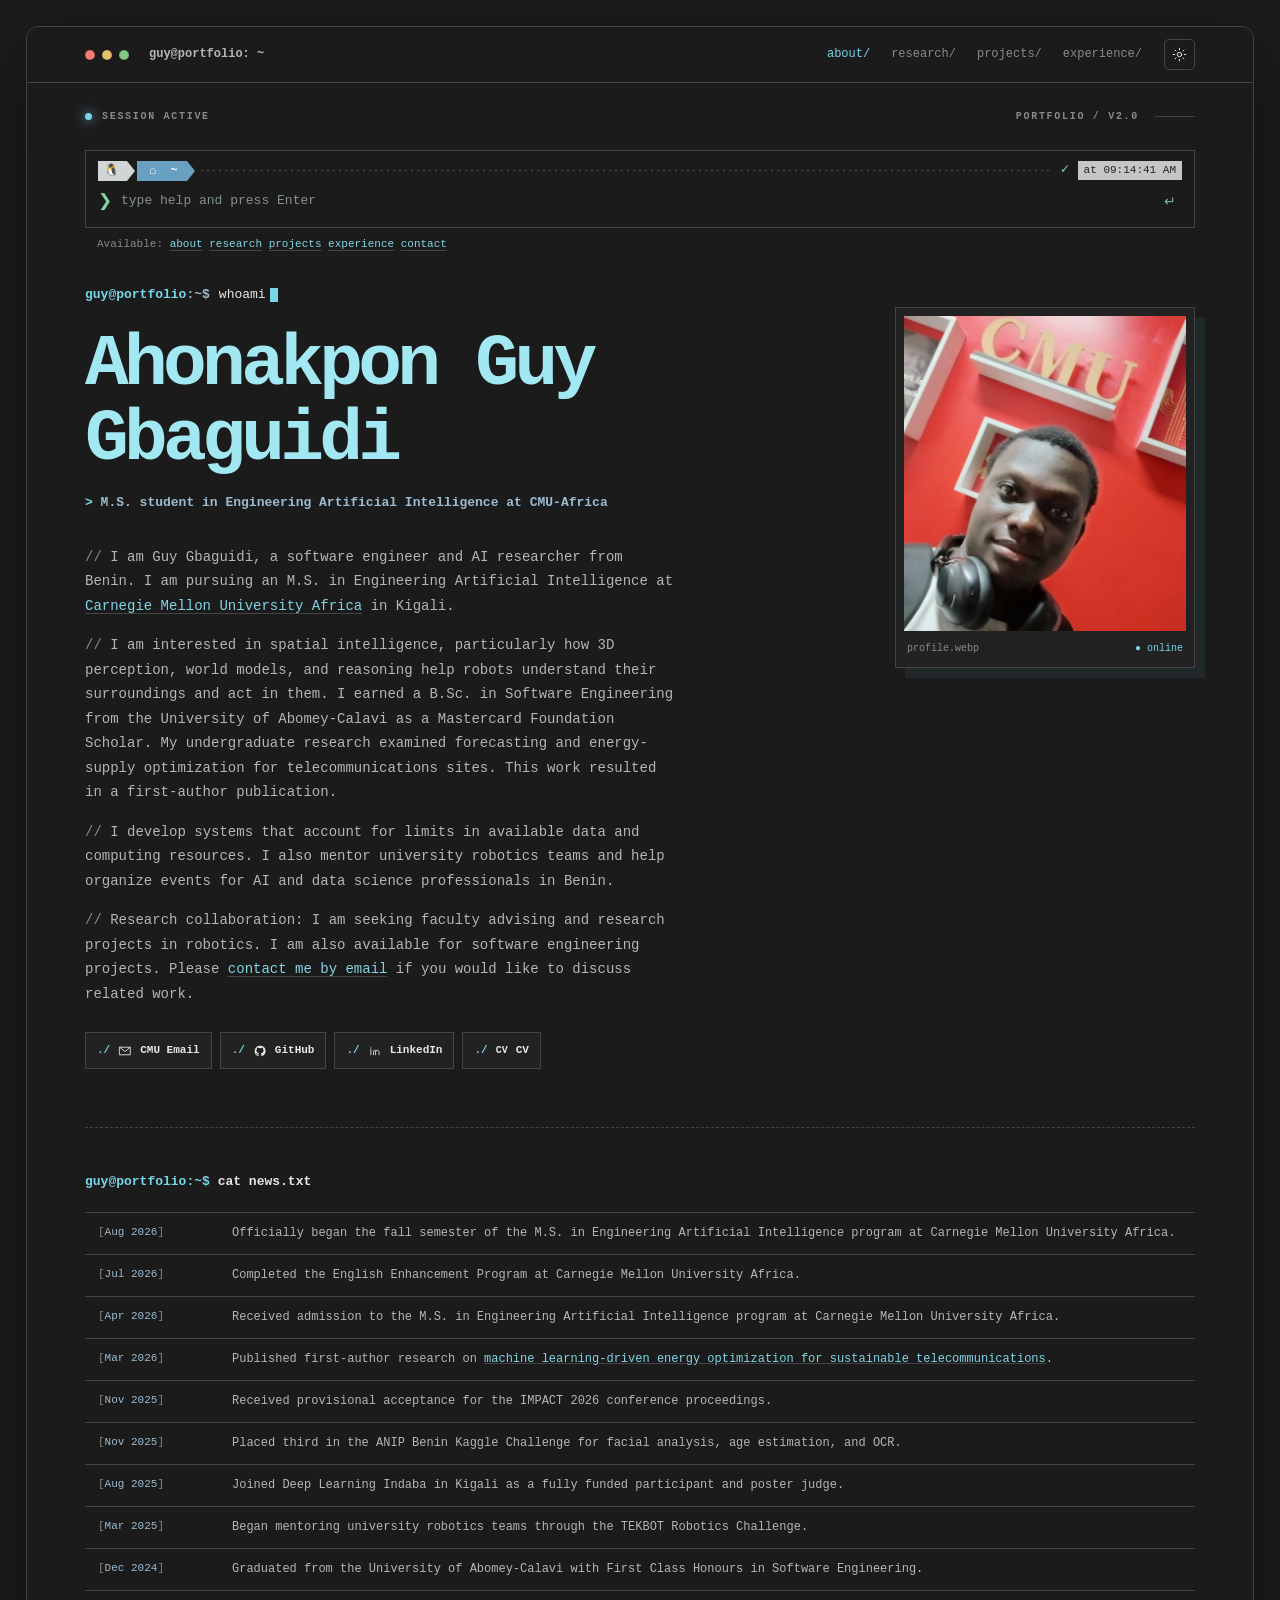
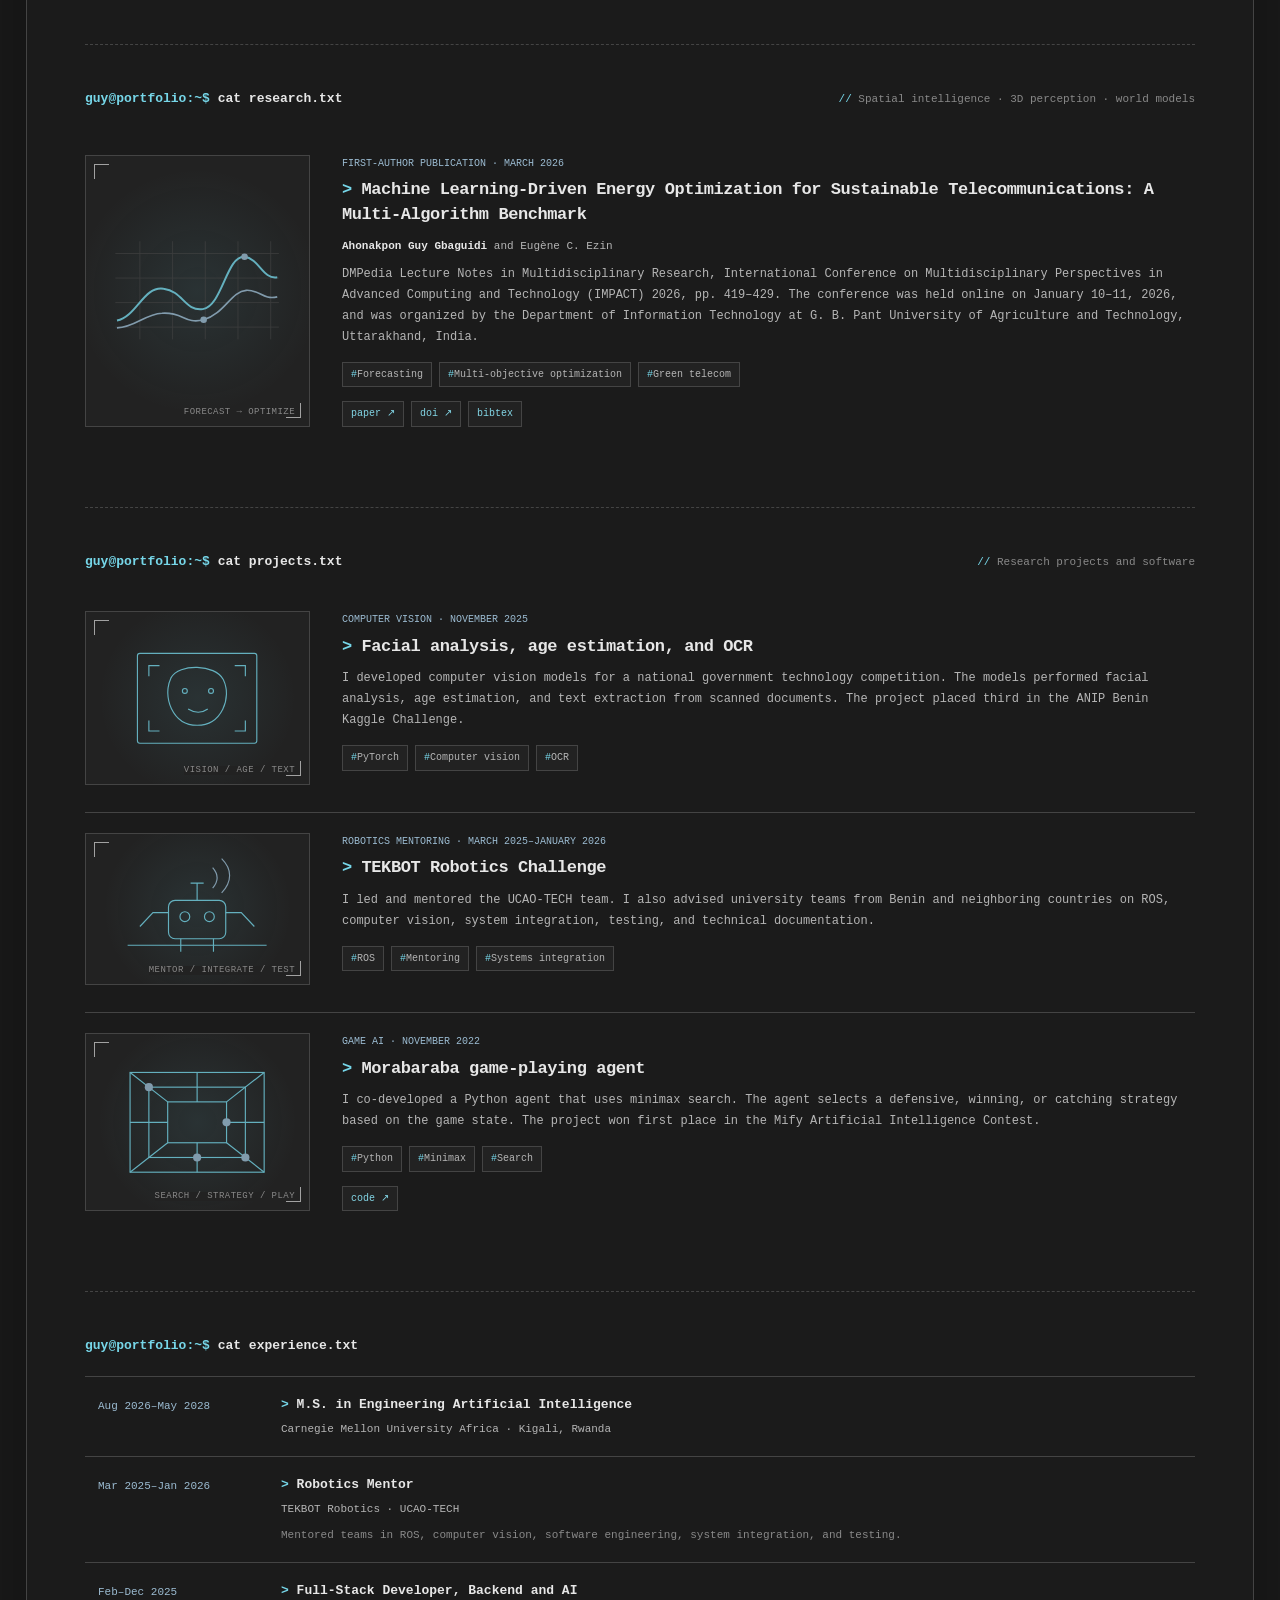
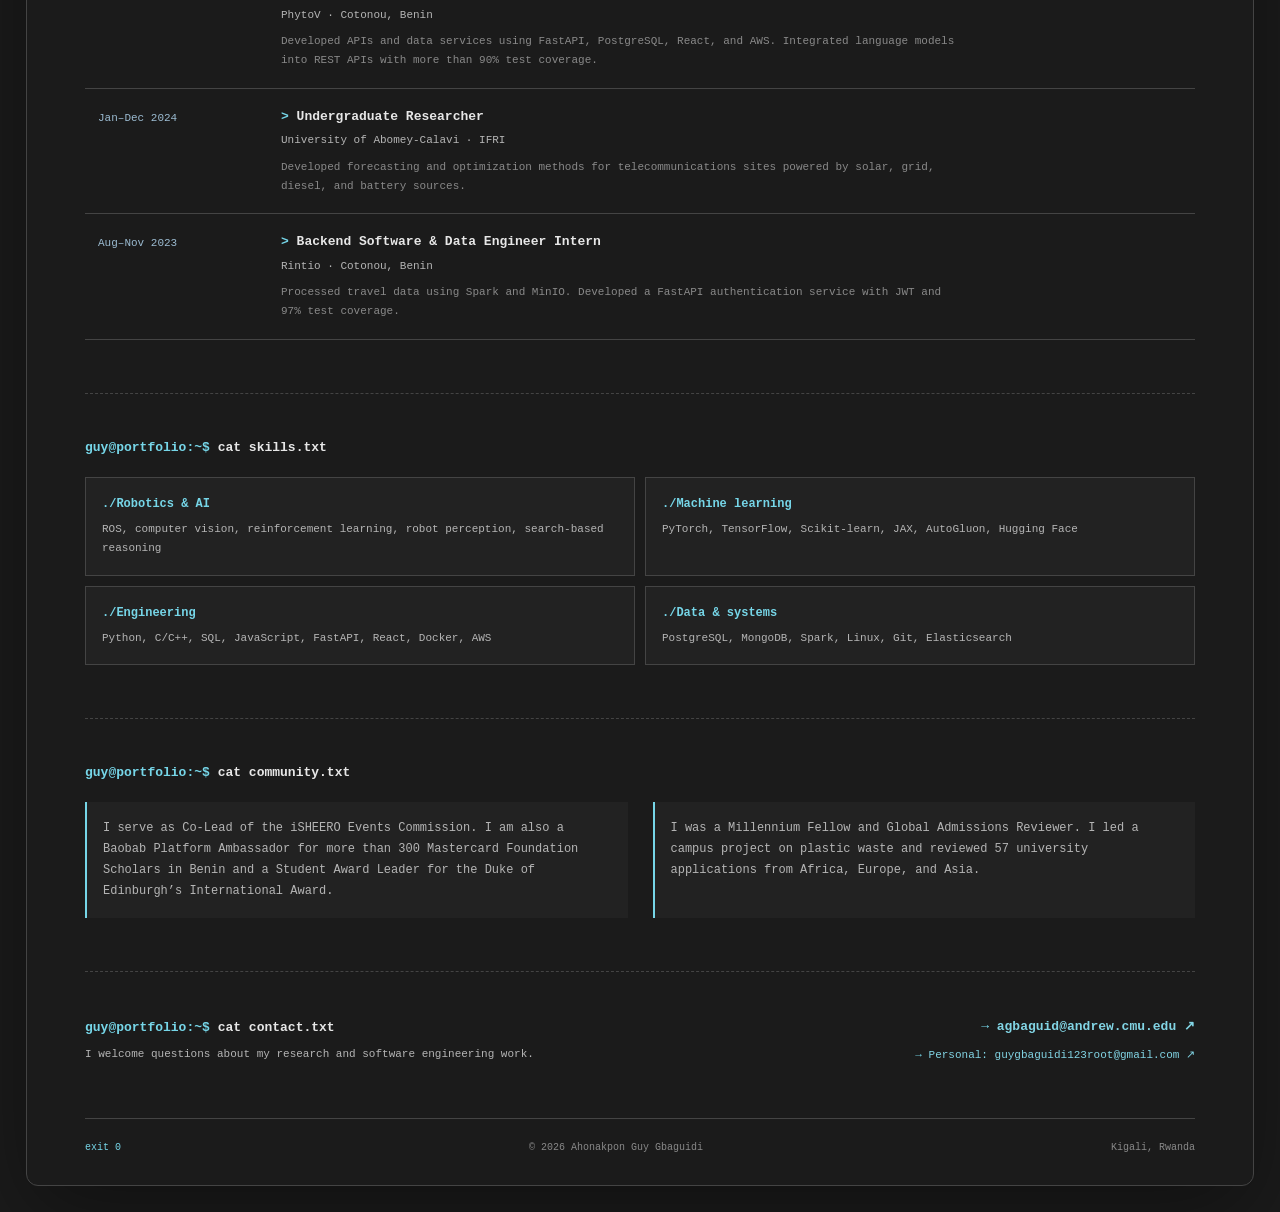
==== commit 5a8b094d: "Update spatial intelligence research interest" ====
--- a/index.html
+++ b/index.html
@@ -74,7 +74,7 @@
 
         <p>I am Guy Gbaguidi, a software engineer and AI researcher from Benin. I am pursuing an M.S. in Engineering Artificial Intelligence at <a href="https://www.africa.engineering.cmu.edu/" target="_blank" rel="noopener noreferrer">Carnegie Mellon University Africa</a> in Kigali.</p>
 
-        <p>My research interests include robot perception, robot reasoning, human–robot interaction, and the reliability of AI systems used in Africa. I earned a B.Sc. in Software Engineering from the University of Abomey-Calavi as a Mastercard Foundation Scholar. My undergraduate research examined forecasting and energy-supply optimization for telecommunications sites. This work resulted in a first-author publication.</p>
+        <p>I am interested in spatial intelligence, particularly how 3D perception, world models, and reasoning help robots understand their surroundings and act in them. I earned a B.Sc. in Software Engineering from the University of Abomey-Calavi as a Mastercard Foundation Scholar. My undergraduate research examined forecasting and energy-supply optimization for telecommunications sites. This work resulted in a first-author publication.</p>
 
         <p>I develop systems that account for limits in available data and computing resources. I also mentor university robotics teams and help organize events for AI and data science professionals in Benin.</p>
 
@@ -120,7 +120,7 @@
     <section class="section" id="research" aria-labelledby="research-title">
       <div class="section-topline">
         <h2 class="section-label" id="research-title" aria-label="Research">cat research.txt</h2>
-        <p class="section-note">Robotics · AI reliability · optimization</p>
+        <p class="section-note">Spatial intelligence · 3D perception · world models</p>
       </div>
 
       <article class="feature-row publication">
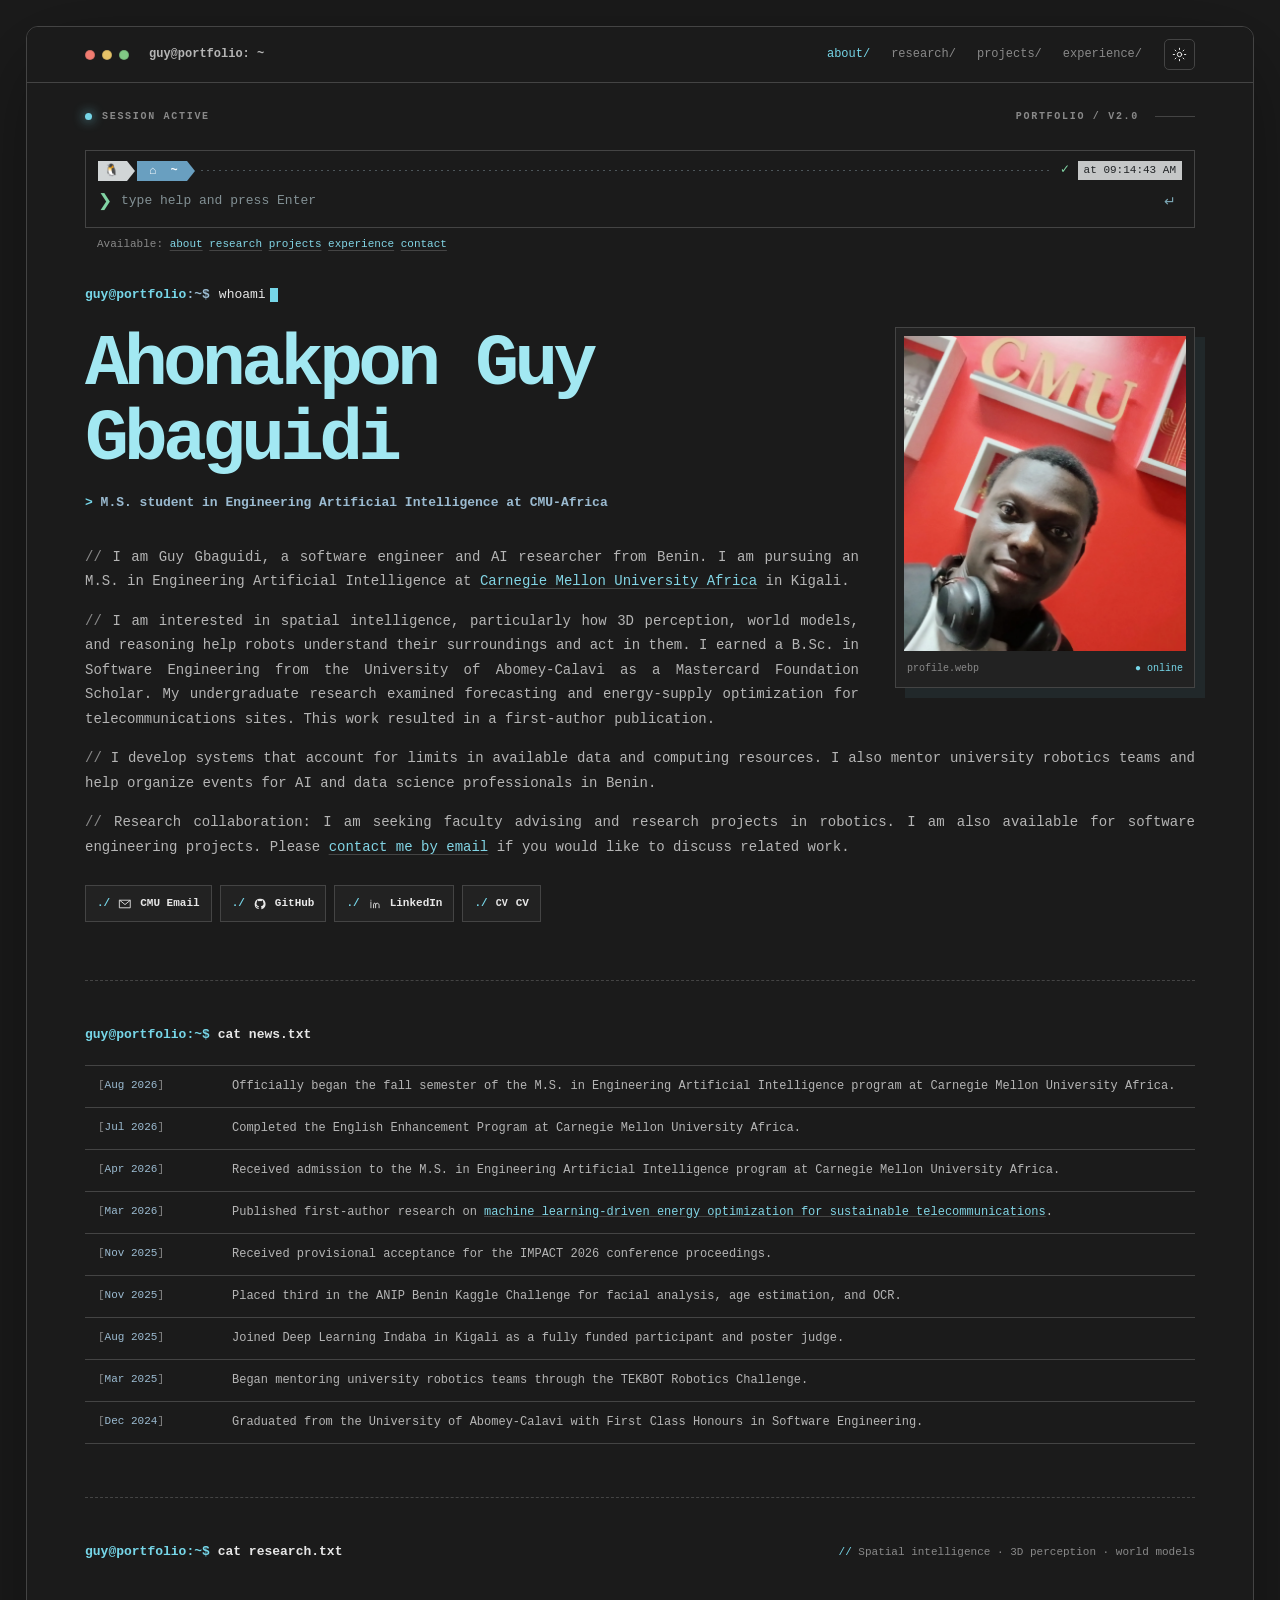
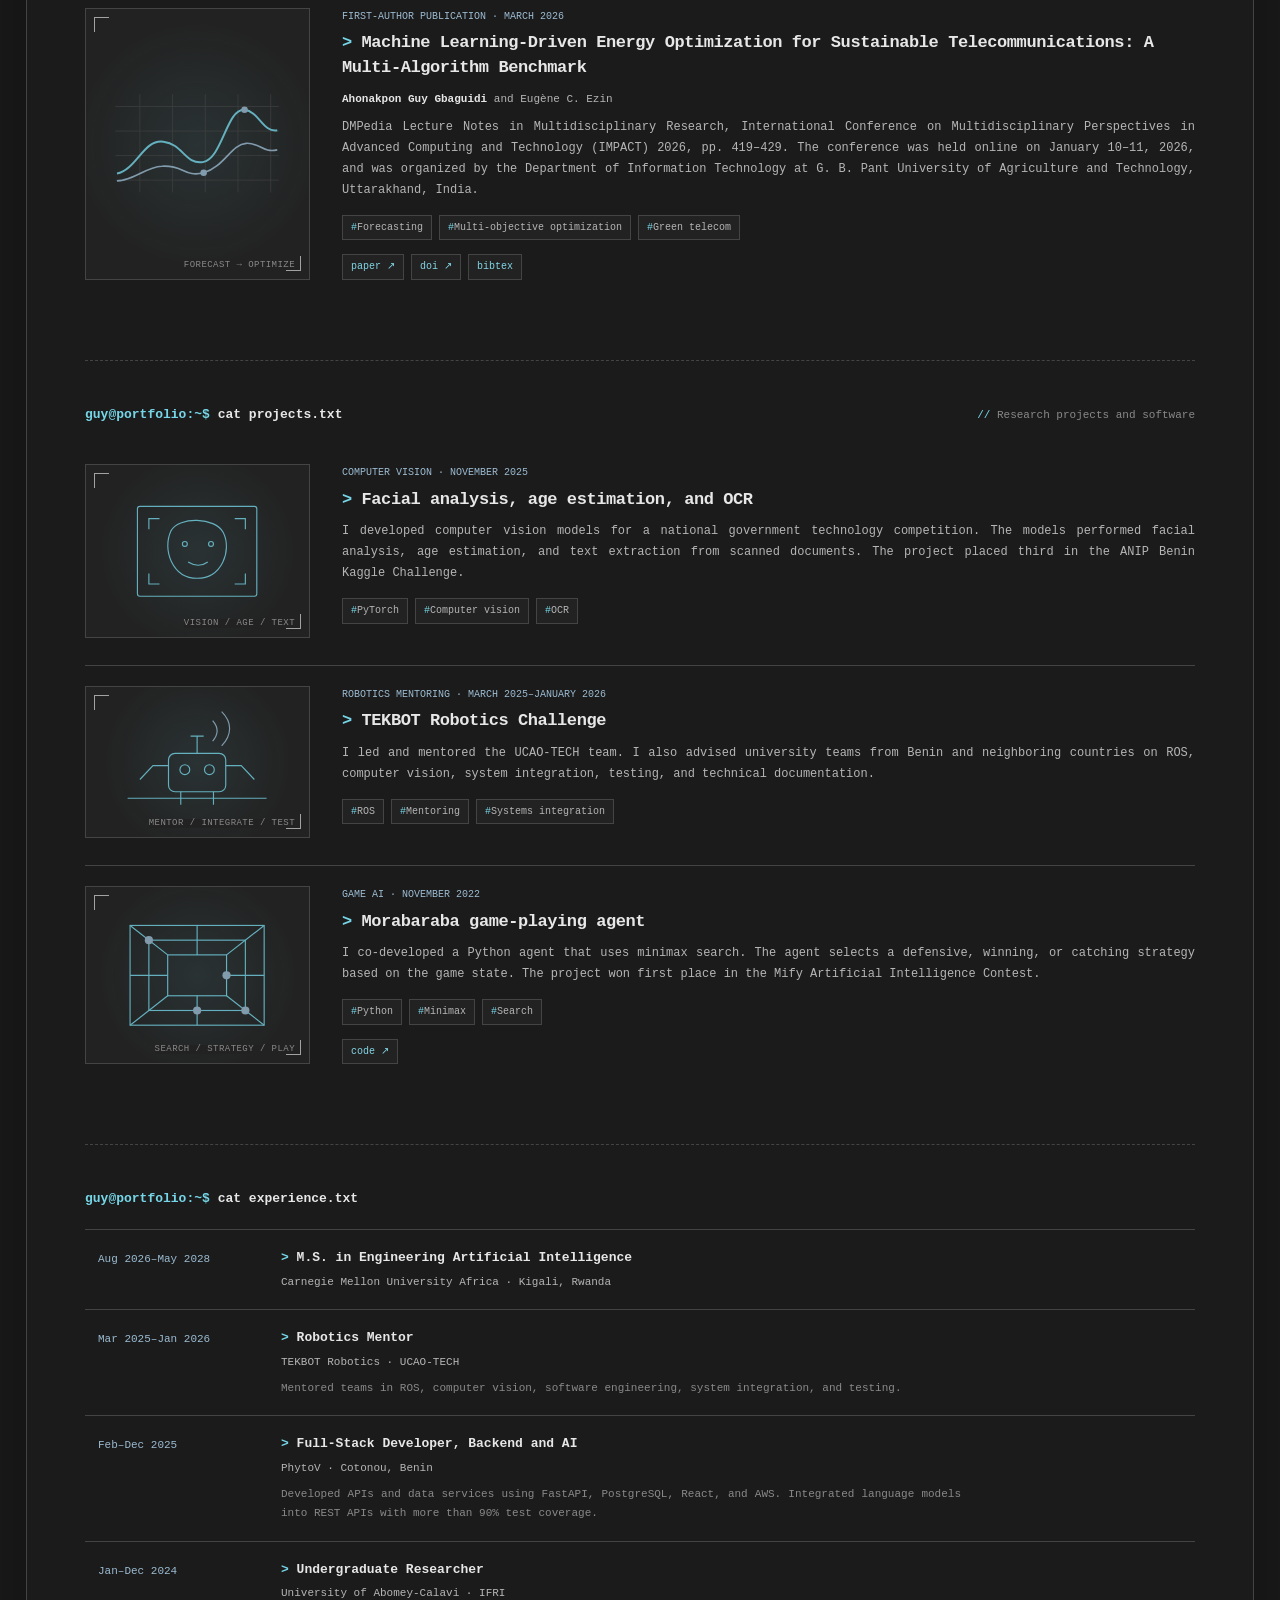
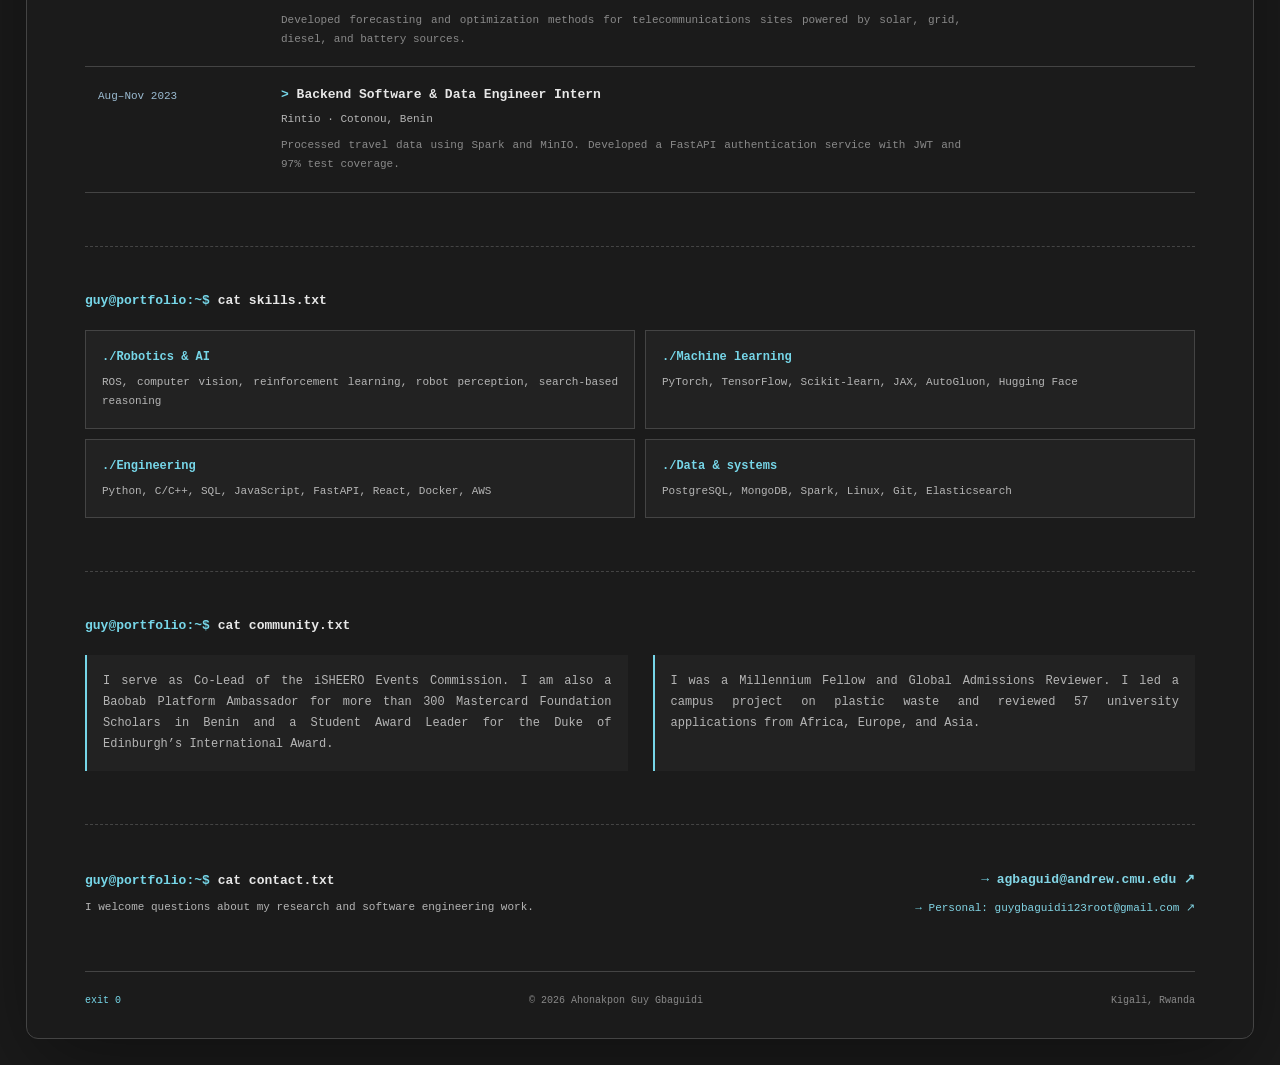
==== commit e48d9b26: "Wrap and justify portfolio text around portrait" ====
--- a/index.html
+++ b/index.html
@@ -65,6 +65,10 @@
     <section class="intro" id="about" aria-labelledby="intro-title">
       <div class="intro-copy">
         <p class="command-line"><span class="prompt-user">guy@portfolio</span><span class="prompt-path">:~$</span> whoami<span class="cursor" aria-hidden="true"></span></p>
+        <figure class="portrait-desktop">
+          <img src="data/portrait.webp" alt="Portrait of Ahonakpon Guy Gbaguidi" width="900" height="1050">
+          <figcaption>profile.webp <span>● online</span></figcaption>
+        </figure>
         <h1 id="intro-title">Ahonakpon Guy<br>Gbaguidi</h1>
         <p class="role">M.S. student in Engineering Artificial Intelligence at CMU-Africa</p>
 
@@ -95,11 +99,6 @@
           </a>
         </div>
       </div>
-
-      <figure class="portrait-desktop">
-        <img src="data/portrait.webp" alt="Portrait of Ahonakpon Guy Gbaguidi" width="900" height="1050">
-        <figcaption>profile.webp <span>● online</span></figcaption>
-      </figure>
     </section>
 
     <section class="section" id="news" aria-labelledby="news-title">
--- a/style.css
+++ b/style.css
@@ -84,7 +84,8 @@
 .live-dot { width: 7px; height: 7px; border-radius: 50%; background: var(--accent); box-shadow: 0 0 12px var(--accent); }
 .session-spacer { flex: 1; }
 
-.intro { display: grid; grid-template-columns: minmax(0, 1fr) 300px; gap: clamp(28px, 6vw, 76px); padding: 30px 0 58px; }
+.intro { padding: 30px 0 58px; }
+.intro-copy { display: flow-root; }
 .command-line { display: flex; gap: 0; align-items: center; margin: 0 0 20px; color: var(--text); font-size: 13px; }
 .prompt-user { color: var(--accent); font-weight: 700; }
 .prompt-path { margin-right: 9px; color: var(--warm); font-weight: 700; }
@@ -93,10 +94,10 @@
 .intro h1 { margin: 0 0 15px; color: var(--accent-strong); font-size: clamp(2.8rem, 5.7vw, 5.2rem); line-height: 1.03; font-weight: 700; letter-spacing: -.065em; }
 .role { margin: 0 0 30px; color: var(--warm); font-size: 13px; font-weight: 700; }
 .role::before { content: '> '; color: var(--accent); }
-.intro-copy > p:not(.role, .command-line) { max-width: 70ch; margin: 0 0 15px; color: var(--muted); }
+.intro-copy > p:not(.role, .command-line) { margin: 0 0 15px; color: var(--muted); }
 .intro-copy > p:not(.role, .command-line)::before { content: '// '; color: var(--faint); }
 .intro a:not(.pill) { text-decoration: underline; text-decoration-color: var(--line); text-underline-offset: 3px; }
-.portrait-desktop { align-self: start; margin: 23px 0 0; padding: 8px; border: 1px solid var(--line); background: var(--surface); box-shadow: 10px 10px 0 color-mix(in srgb, var(--accent) 7%, transparent); }
+.portrait-desktop { float: right; width: clamp(210px, 28%, 300px); margin: 0 0 22px 36px; padding: 8px; border: 1px solid var(--line); background: var(--surface); box-shadow: 10px 10px 0 color-mix(in srgb, var(--accent) 7%, transparent); }
 .portrait-desktop img, .portrait-mobile img { width: 100%; height: 315px; object-fit: cover; object-position: 50% 42%; filter: saturate(.82) contrast(1.06); }
 .portrait-desktop figcaption { display: flex; justify-content: space-between; padding: 9px 3px 2px; color: var(--faint); font-size: 10px; }
 .portrait-desktop figcaption span { color: var(--accent); }
@@ -210,6 +211,7 @@
 .contact-band h2 { margin: 0 0 7px; color: var(--text); font-size: 13px; line-height: 1.5; }
 .contact-band h2::before { content: 'guy@portfolio:~$ '; color: var(--accent); font-size: inherit; }
 .contact-band p { margin: 0; color: var(--muted); font-size: 11px; }
+main p:not(.command-line, .role, .section-note, .kicker, .byline) { text-align: justify; hyphens: auto; }
 .contact-addresses { display: grid; justify-items: end; gap: 7px; }
 .contact-addresses a { font-size: 11px; white-space: nowrap; }
 .contact-addresses a::before { content: '→ '; color: var(--accent); }
@@ -230,7 +232,8 @@
   .nav-links { position: absolute; top: 54px; right: 0; left: 0; display: none; padding: 12px 24px 20px; border-bottom: 1px solid var(--line); background: var(--surface); }
   .nav-links.open { display: grid; gap: 0; }
   .nav-links a { padding: 9px 0; font-size: 13px; }
-  .intro { grid-template-columns: minmax(0, 1fr) 220px; gap: 24px; padding-top: 48px; }
+  .intro { padding-top: 48px; }
+  .portrait-desktop { margin-left: 24px; }
   .portrait-desktop img { height: 240px; }
 }
 @media (max-width: 650px) {
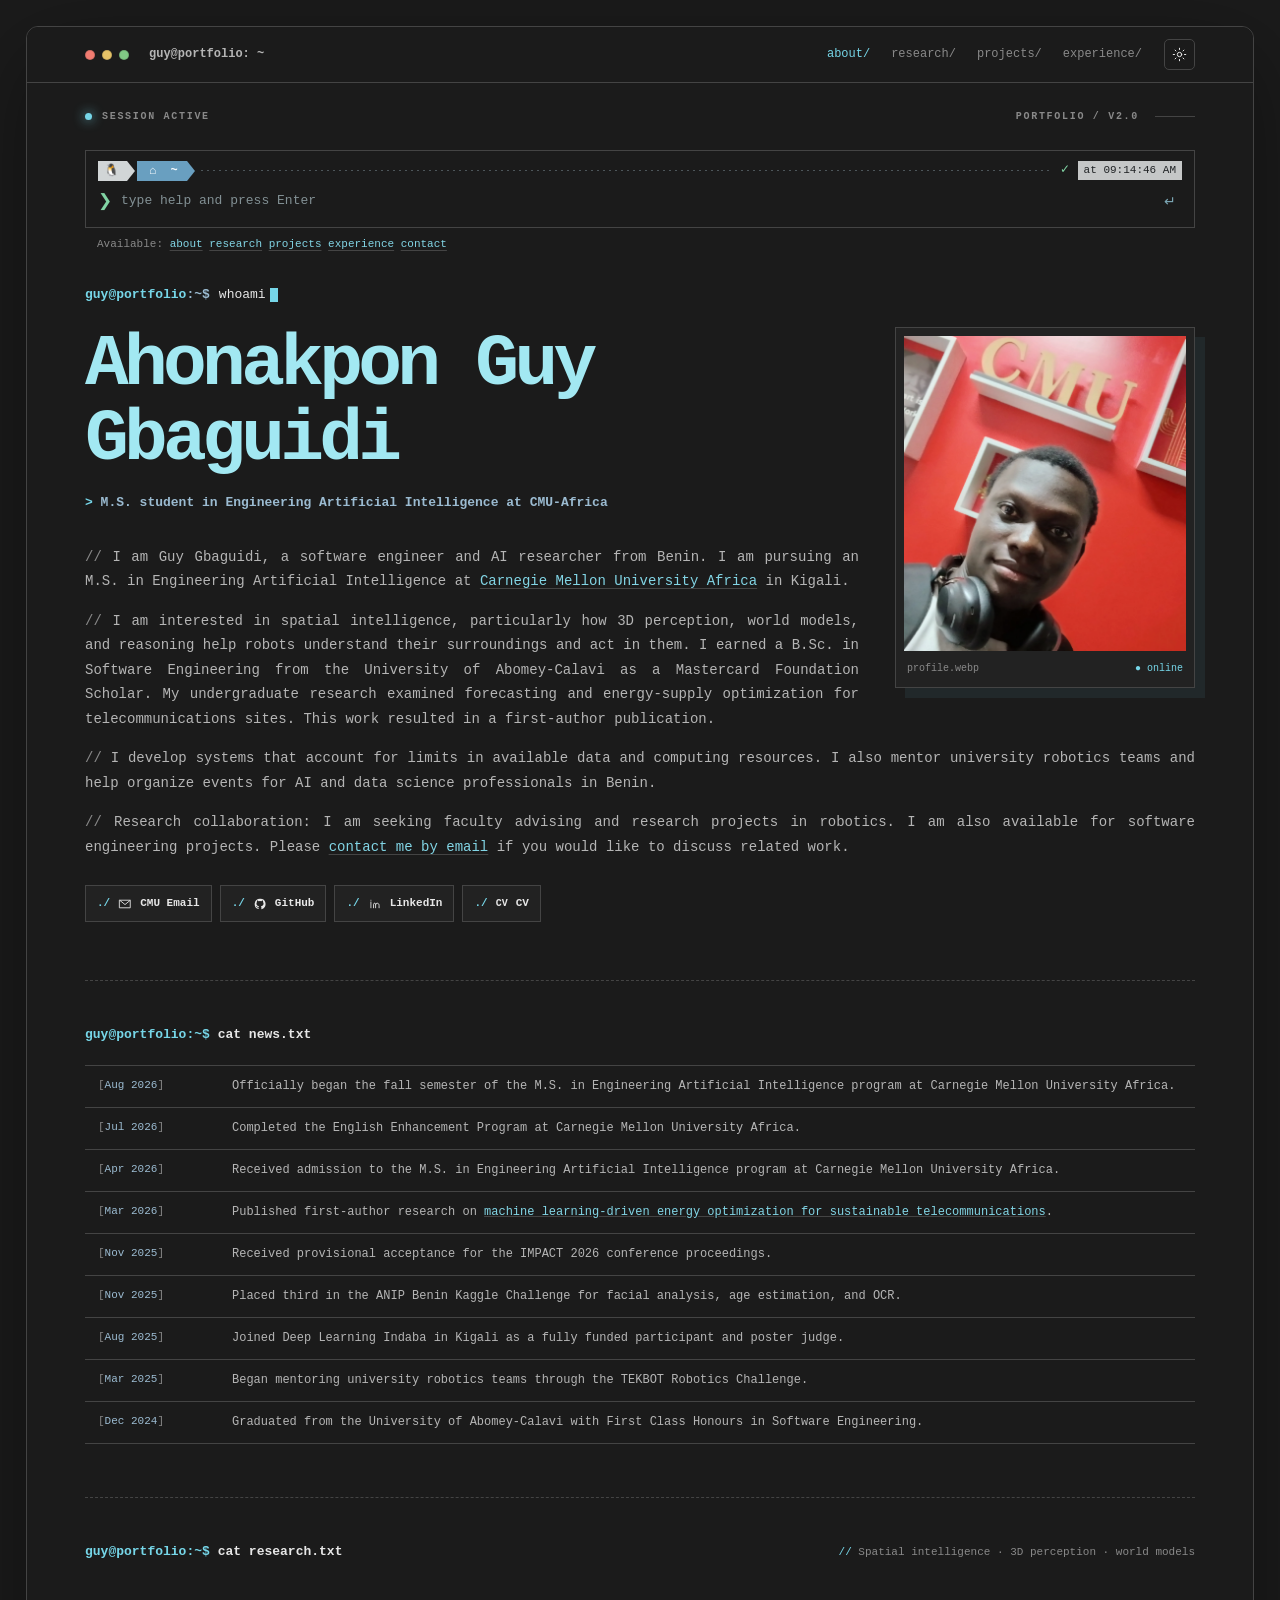
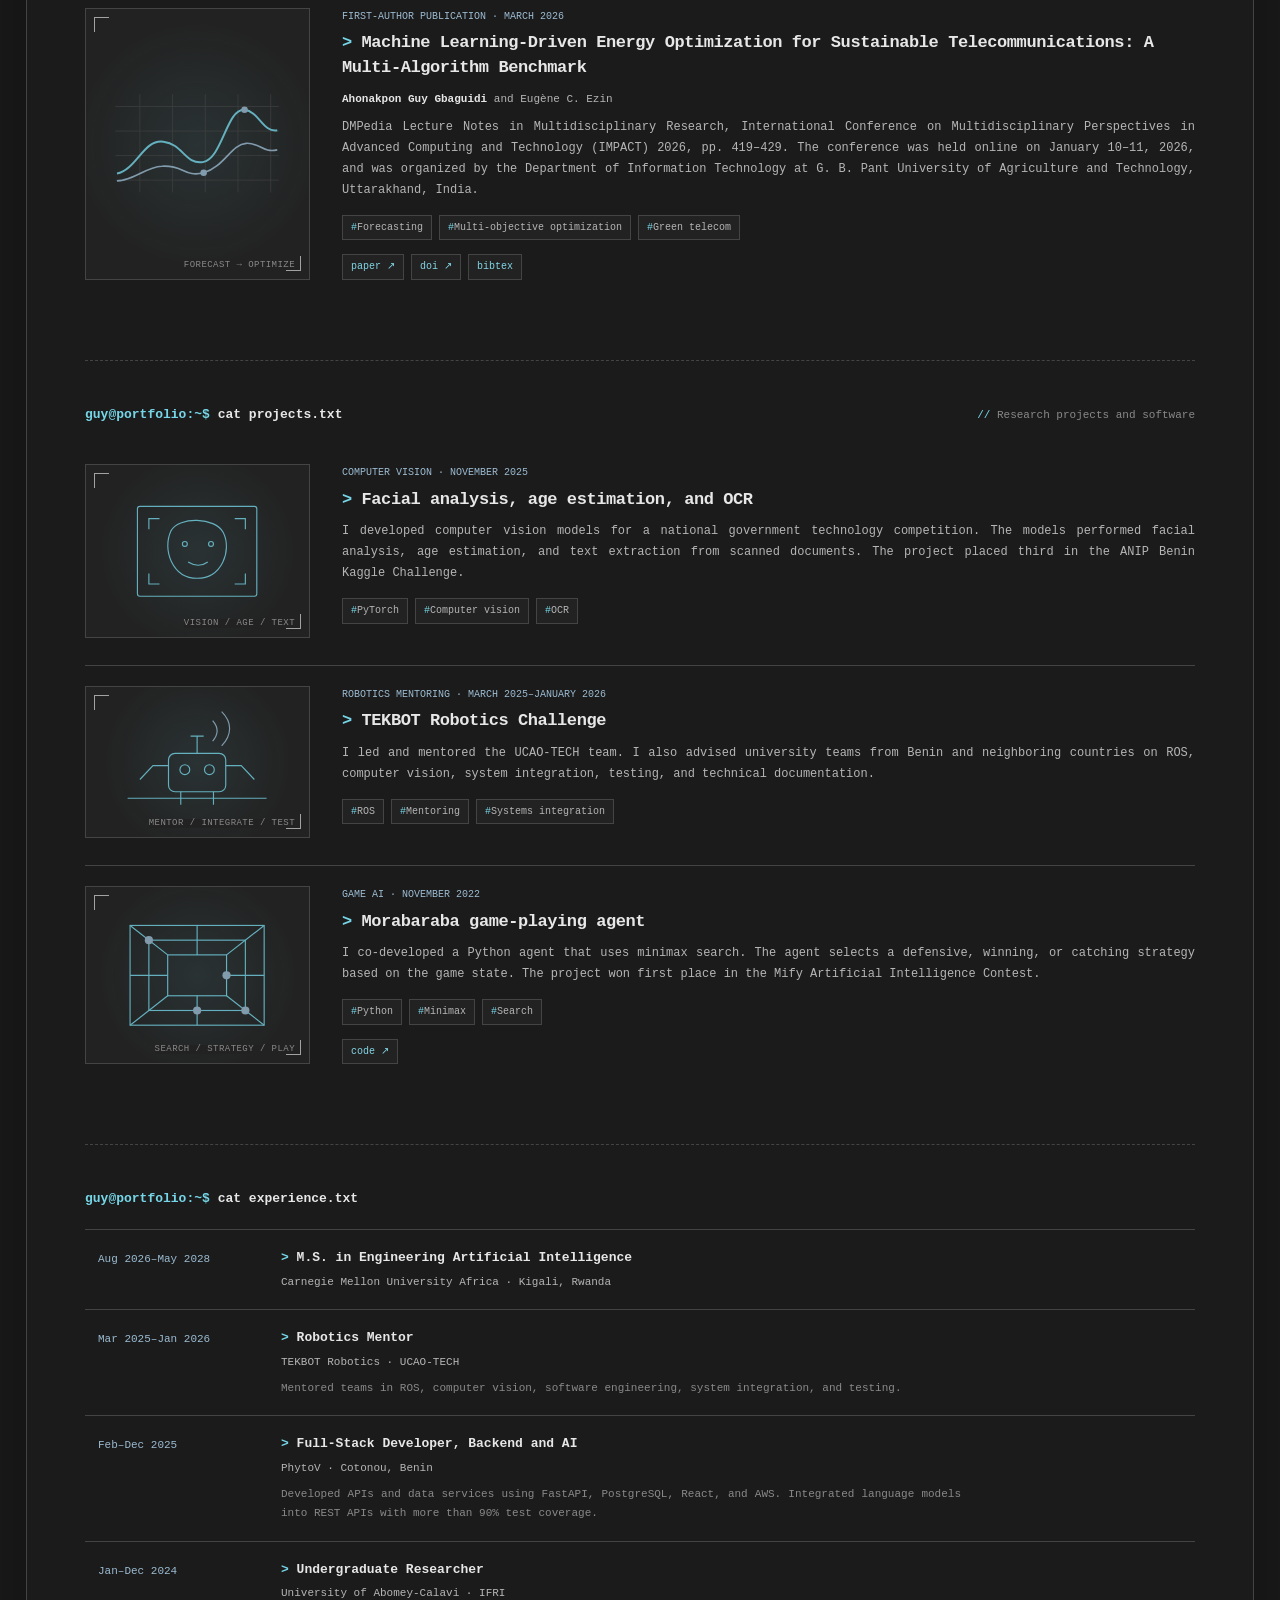
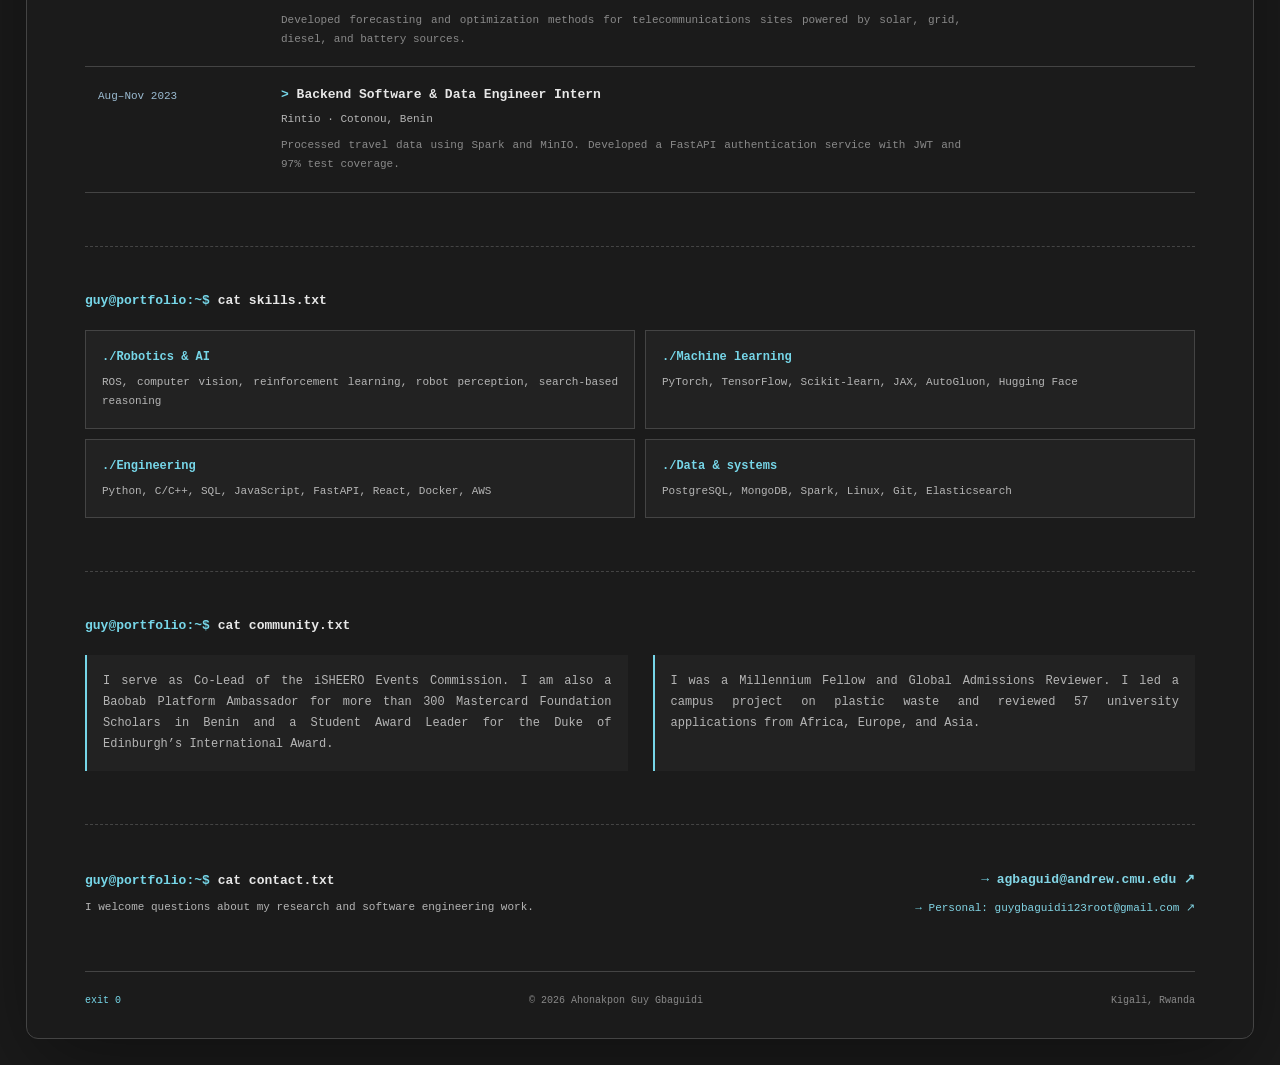
==== commit a54c351e: "Refresh stylesheet on deployed portfolio" ====
--- a/index.html
+++ b/index.html
@@ -14,7 +14,7 @@
   <script>
     document.documentElement.dataset.theme = localStorage.getItem('theme') || 'dark';
   </script>
-  <link rel="stylesheet" href="style.css">
+  <link rel="stylesheet" href="style.css?v=e48d9b2">
 </head>
 <body>
   <a class="skip-link" href="#main">Skip to content</a>
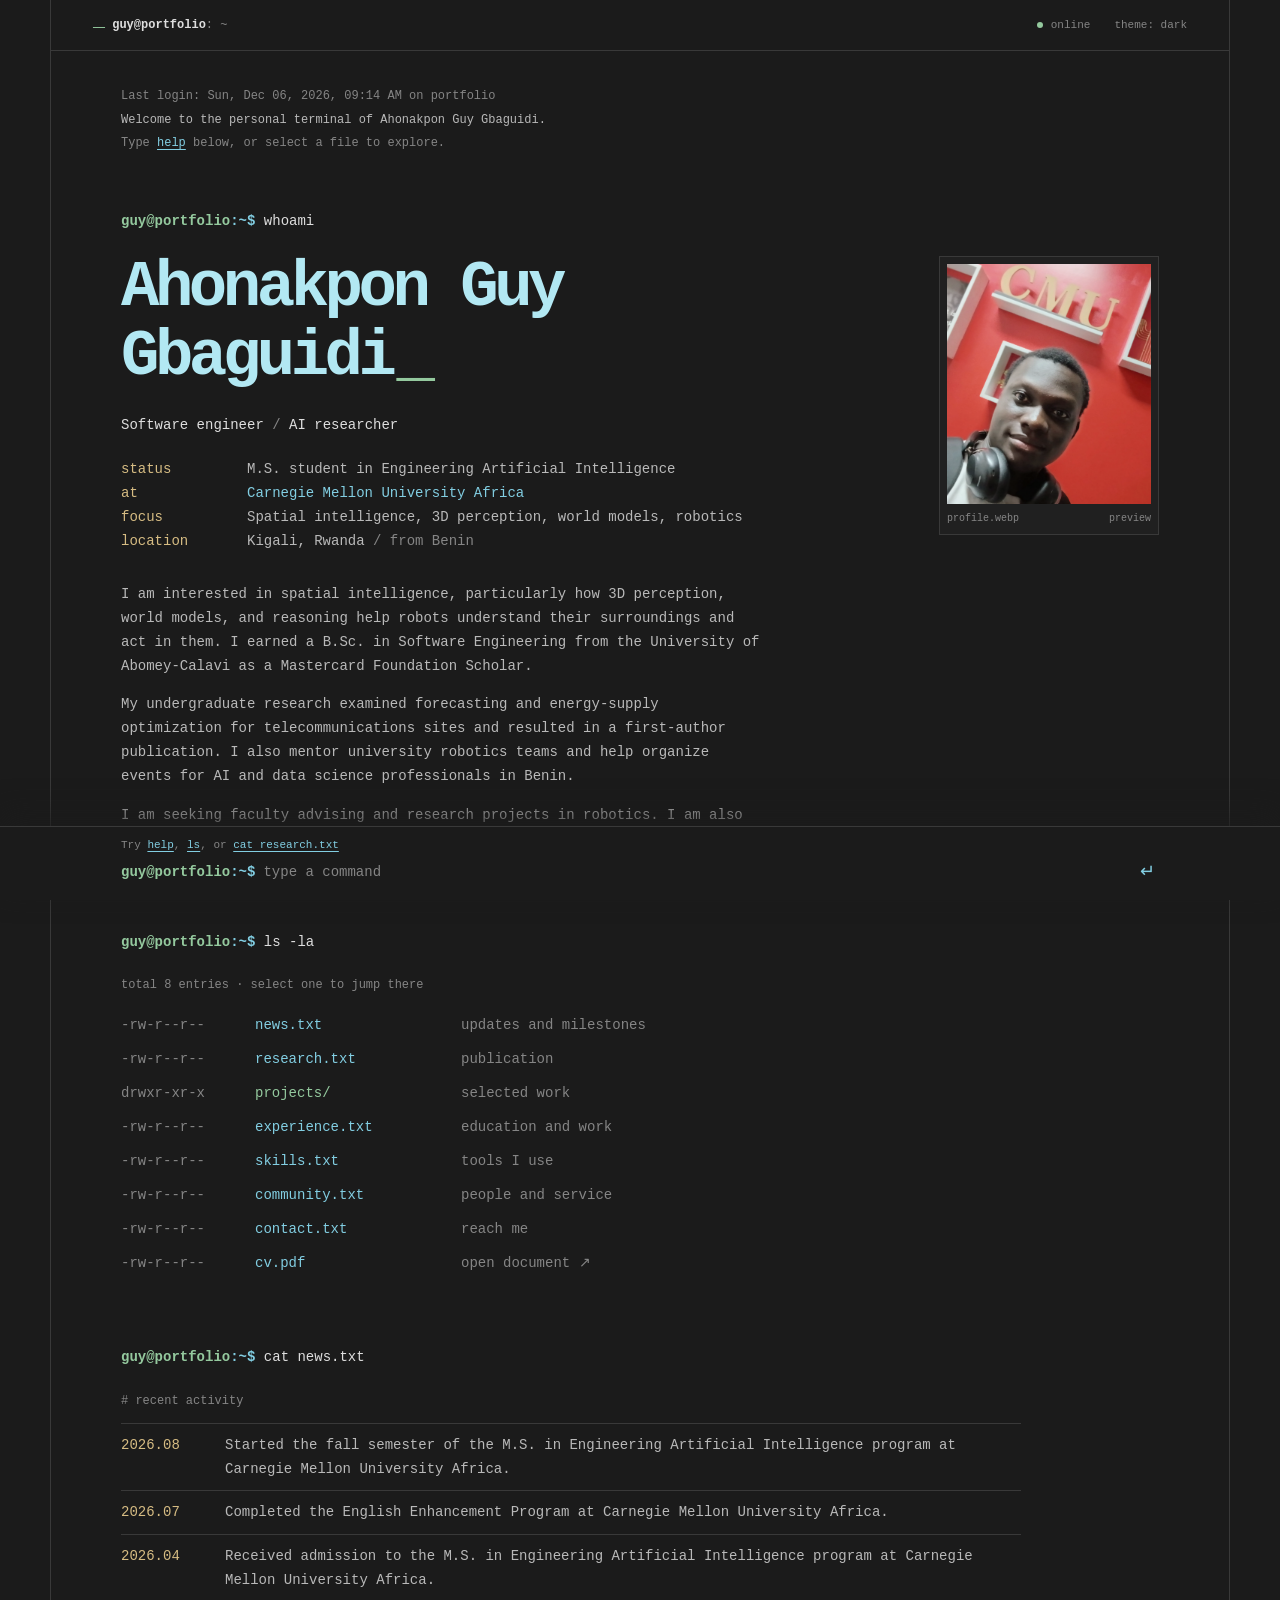
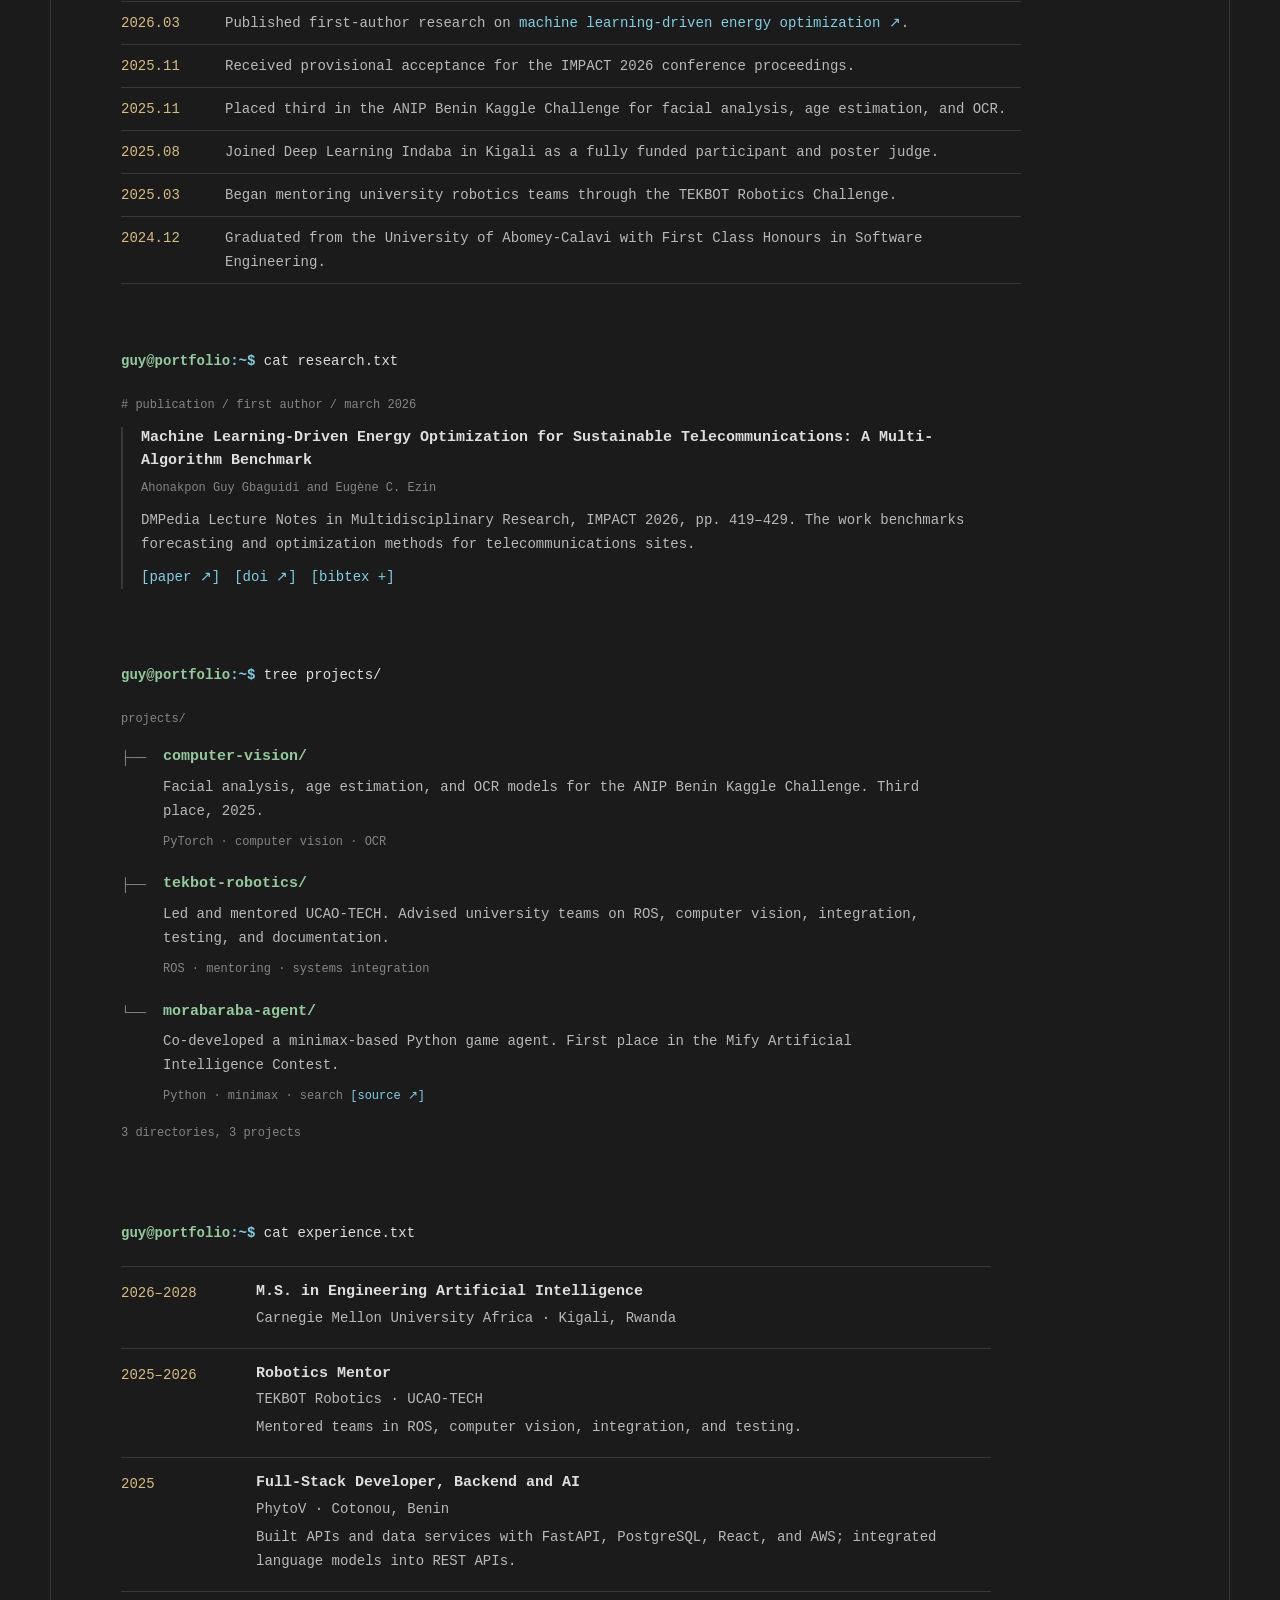
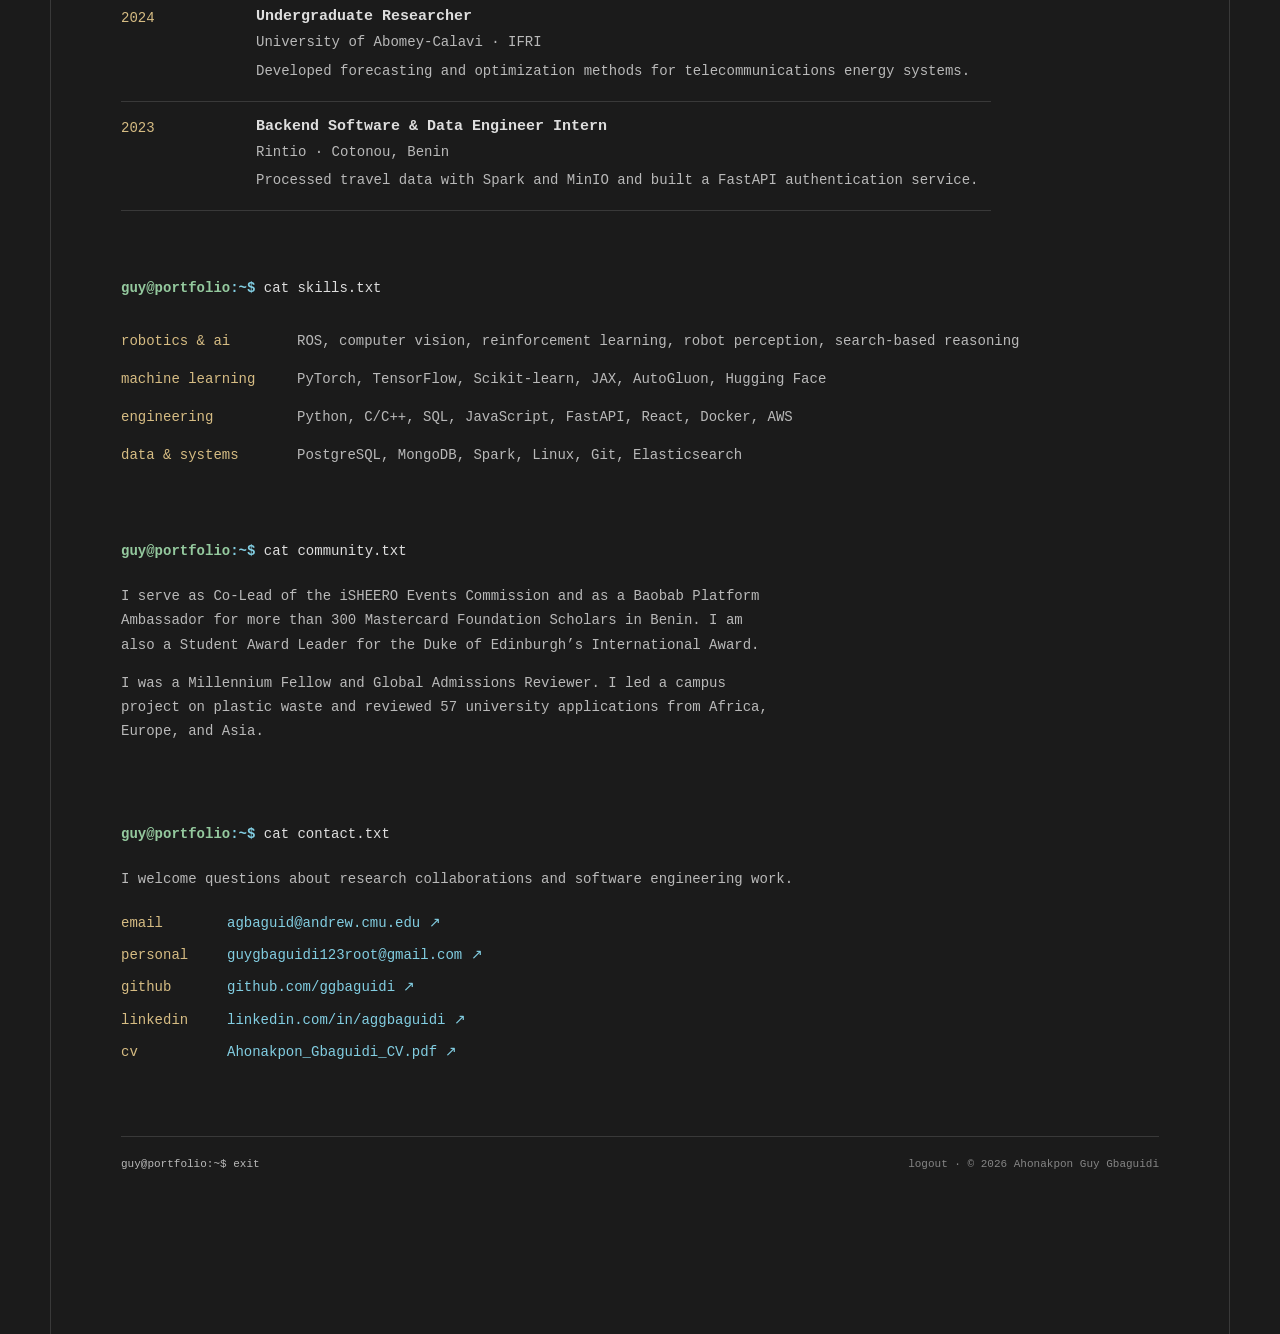
==== commit 023d6621: "Redesign portfolio as Linux terminal" ====
--- a/index.html
+++ b/index.html
@@ -3,254 +3,176 @@
 <head>
   <meta charset="utf-8">
   <meta name="viewport" content="width=device-width, initial-scale=1">
-  <meta name="description" content="Ahonakpon Guy Gbaguidi is a software engineer and AI researcher working on robotics, reliable AI, and intelligent systems for African contexts.">
+  <meta name="description" content="Ahonakpon Guy Gbaguidi is a software engineer and AI researcher interested in spatial intelligence, 3D perception, world models, and robotics.">
   <meta name="theme-color" content="#1b1b1b">
   <meta property="og:title" content="Ahonakpon Guy Gbaguidi">
-  <meta property="og:description" content="Software engineer and AI researcher at Carnegie Mellon University Africa.">
+  <meta property="og:description" content="Software engineer and Engineering AI student at Carnegie Mellon University Africa.">
   <meta property="og:type" content="website">
-  <meta property="og:image" content="data/portrait.webp">
-  <title>Ahonakpon Guy Gbaguidi</title>
+  <meta property="og:image" content="https://gbaguidi.me/data/portrait.webp">
+  <title>Ahonakpon Guy Gbaguidi — terminal</title>
   <link rel="icon" href="data/favicon.svg" type="image/svg+xml">
-  <script>
-    document.documentElement.dataset.theme = localStorage.getItem('theme') || 'dark';
-  </script>
-  <link rel="stylesheet" href="style.css?v=e48d9b2">
+  <script>try { document.documentElement.dataset.theme = localStorage.getItem('theme') || 'dark'; } catch (_) {}</script>
+  <link rel="stylesheet" href="style.css?v=cli-20261005">
 </head>
 <body>
   <a class="skip-link" href="#main">Skip to content</a>
-  <div class="terminal-window">
-  <header class="site-header">
-    <nav class="nav shell" aria-label="Main navigation">
-      <div class="window-identity">
-        <span class="window-controls" aria-hidden="true"><i></i><i></i><i></i></span>
-        <a class="wordmark" href="#about">guy@portfolio: ~</a>
-      </div>
-      <div class="nav-actions">
-        <button class="menu-toggle icon-button" type="button" aria-label="Open navigation" aria-expanded="false" aria-controls="nav-links">
-          <span></span><span></span><span></span>
-        </button>
-        <div class="nav-links" id="nav-links">
-          <a href="#about">about/</a>
-          <a href="#research">research/</a>
-          <a href="#projects">projects/</a>
-          <a href="#experience">experience/</a>
-        </div>
-        <button class="theme-toggle icon-button" type="button" aria-label="Switch to light theme" title="Toggle terminal theme">
-          <svg class="sun" viewBox="0 0 24 24" aria-hidden="true"><circle cx="12" cy="12" r="3.5"/><path d="M12 2v2M12 20v2M4.93 4.93l1.42 1.42M17.65 17.65l1.42 1.42M2 12h2M20 12h2M4.93 19.07l1.42-1.42M17.65 6.35l1.42-1.42"/></svg>
-          <svg class="moon" viewBox="0 0 24 24" aria-hidden="true"><path d="M20 15.2A8.5 8.5 0 0 1 8.8 4a8.5 8.5 0 1 0 11.2 11.2Z"/></svg>
-        </button>
-      </div>
-    </nav>
-  </header>
-
-  <main id="main" class="shell">
-    <div class="session-line" aria-label="Terminal session status"><span class="live-dot"></span> SESSION ACTIVE <span class="session-spacer"></span> <span>PORTFOLIO / V2.0</span></div>
-    <section class="command-panel" aria-label="Interactive terminal prompt">
-      <form class="terminal-form" autocomplete="off">
-        <div class="prompt-top" aria-hidden="true">
-          <span class="prompt-linux">🐧</span><span class="prompt-location">⌂ &nbsp;~</span>
-          <span class="prompt-trail"></span>
-          <span class="prompt-check">✓</span>
-          <time class="prompt-clock">at --:--:--</time>
-        </div>
-        <div class="prompt-entry">
-          <span class="prompt-chevron" aria-hidden="true">❯</span>
-          <label class="sr-only" for="terminal-input">Terminal command</label>
-          <input id="terminal-input" name="command" type="text" spellcheck="false" autocapitalize="off" autocomplete="off" placeholder="type help and press Enter" maxlength="80">
-          <button type="submit" aria-label="Run command">↵</button>
-        </div>
-      </form>
-      <div class="terminal-output" role="status" aria-live="polite">Available: <button type="button" data-command="about">about</button> <button type="button" data-command="research">research</button> <button type="button" data-command="projects">projects</button> <button type="button" data-command="experience">experience</button> <button type="button" data-command="contact">contact</button></div>
-    </section>
-    <section class="intro" id="about" aria-labelledby="intro-title">
-      <div class="intro-copy">
-        <p class="command-line"><span class="prompt-user">guy@portfolio</span><span class="prompt-path">:~$</span> whoami<span class="cursor" aria-hidden="true"></span></p>
-        <figure class="portrait-desktop">
-          <img src="data/portrait.webp" alt="Portrait of Ahonakpon Guy Gbaguidi" width="900" height="1050">
-          <figcaption>profile.webp <span>● online</span></figcaption>
-        </figure>
-        <h1 id="intro-title">Ahonakpon Guy<br>Gbaguidi</h1>
-        <p class="role">M.S. student in Engineering Artificial Intelligence at CMU-Africa</p>
-
-        <div class="portrait-mobile">
-          <img src="data/portrait.webp" alt="Portrait of Ahonakpon Guy Gbaguidi" width="900" height="1050">
-        </div>
-
-        <p>I am Guy Gbaguidi, a software engineer and AI researcher from Benin. I am pursuing an M.S. in Engineering Artificial Intelligence at <a href="https://www.africa.engineering.cmu.edu/" target="_blank" rel="noopener noreferrer">Carnegie Mellon University Africa</a> in Kigali.</p>
-
-        <p>I am interested in spatial intelligence, particularly how 3D perception, world models, and reasoning help robots understand their surroundings and act in them. I earned a B.Sc. in Software Engineering from the University of Abomey-Calavi as a Mastercard Foundation Scholar. My undergraduate research examined forecasting and energy-supply optimization for telecommunications sites. This work resulted in a first-author publication.</p>
-
-        <p>I develop systems that account for limits in available data and computing resources. I also mentor university robotics teams and help organize events for AI and data science professionals in Benin.</p>
-
-        <p>Research collaboration: I am seeking faculty advising and research projects in robotics. I am also available for software engineering projects. Please <a href="mailto:agbaguid@andrew.cmu.edu">contact me by email</a> if you would like to discuss related work.</p>
-
-        <div class="profile-links" aria-label="Profile links">
-          <a class="pill" href="mailto:agbaguid@andrew.cmu.edu">
-            <svg viewBox="0 0 24 24" aria-hidden="true"><path d="M3 5.5h18v13H3zM3.5 6l8.5 7 8.5-7"/></svg>CMU Email
-          </a>
-          <a class="pill" href="https://github.com/ggbaguidi" target="_blank" rel="noopener noreferrer">
-            <svg viewBox="0 0 24 24" aria-hidden="true"><path d="M12 2.8a9.2 9.2 0 0 0-2.9 17.9c.5.1.6-.2.6-.5v-1.8c-2.7.6-3.3-1.1-3.3-1.1-.4-1.1-1.1-1.4-1.1-1.4-.9-.6.1-.6.1-.6 1 0 1.5 1 1.5 1 .9 1.5 2.3 1.1 2.9.8.1-.6.4-1.1.6-1.3-2.2-.2-4.5-1.1-4.5-4.6 0-1 .4-1.9 1-2.5-.1-.3-.4-1.2.1-2.5 0 0 .8-.3 2.6 1a9 9 0 0 1 4.8 0c1.8-1.2 2.6-1 2.6-1 .5 1.3.2 2.2.1 2.5.6.6 1 1.5 1 2.5 0 3.5-2.3 4.3-4.5 4.6.4.3.7.9.7 1.8v2.7c0 .4.2.6.7.5A9.2 9.2 0 0 0 12 2.8Z"/></svg>GitHub
-          </a>
-          <a class="pill" href="https://linkedin.com/in/aggbaguidi" target="_blank" rel="noopener noreferrer">
-            <svg viewBox="0 0 24 24" aria-hidden="true"><path d="M5 8.5v10M5 5.5v.1M9.5 18.5v-6c0-2.2 3.5-3 3.5.2v5.8M13 13c0-2.4 4-3.7 5.5-.8.3.5.5 1.3.5 2.3v4"/></svg>LinkedIn
-          </a>
-          <a class="pill" href="data/Ahonakpon_Gbaguidi_CV.pdf" target="_blank" rel="noopener noreferrer">
-            <span class="cv-icon" aria-hidden="true">cv</span>CV
-          </a>
+  <div class="terminal">
+    <header class="terminal-header">
+      <div class="header-inner">
+        <a class="terminal-title" href="#top"><span class="header-glyph" aria-hidden="true">_</span> guy@portfolio<span class="header-path">: ~</span></a>
+        <div class="header-actions">
+          <span class="header-status"><span class="status-dot" aria-hidden="true"></span> online</span>
+          <button class="theme-toggle" type="button" aria-label="Switch to light theme">theme: dark</button>
         </div>
       </div>
-    </section>
+    </header>
 
-    <section class="section" id="news" aria-labelledby="news-title">
-      <h2 class="section-label" id="news-title" aria-label="News">cat news.txt</h2>
-      <ol class="news-list">
-        <li><time datetime="2026-08">Aug 2026</time><p>Officially began the fall semester of the M.S. in Engineering Artificial Intelligence program at Carnegie Mellon University Africa.</p></li>
-        <li><time datetime="2026-07">Jul 2026</time><p>Completed the English Enhancement Program at Carnegie Mellon University Africa.</p></li>
-        <li><time datetime="2026-04">Apr 2026</time><p>Received admission to the M.S. in Engineering Artificial Intelligence program at Carnegie Mellon University Africa.</p></li>
-        <li><time datetime="2026-03">Mar 2026</time><p>Published first-author research on <a href="https://digitalmanuscriptpedia.com/conferences/index.php/DMP-LNMR/article/view/78" target="_blank" rel="noopener noreferrer">machine learning-driven energy optimization for sustainable telecommunications</a>.</p></li>
-        <li><time datetime="2025-11">Nov 2025</time><p>Received provisional acceptance for the IMPACT 2026 conference proceedings.</p></li>
-        <li><time datetime="2025-11">Nov 2025</time><p>Placed third in the ANIP Benin Kaggle Challenge for facial analysis, age estimation, and OCR.</p></li>
-        <li><time datetime="2025-08">Aug 2025</time><p>Joined Deep Learning Indaba in Kigali as a fully funded participant and poster judge.</p></li>
-        <li><time datetime="2025-03">Mar 2025</time><p>Began mentoring university robotics teams through the TEKBOT Robotics Challenge.</p></li>
-        <li><time datetime="2024-12">Dec 2024</time><p>Graduated from the University of Abomey-Calavi with First Class Honours in Software Engineering.</p></li>
-      </ol>
-    </section>
-
-    <section class="section" id="research" aria-labelledby="research-title">
-      <div class="section-topline">
-        <h2 class="section-label" id="research-title" aria-label="Research">cat research.txt</h2>
-        <p class="section-note">Spatial intelligence · 3D perception · world models</p>
+    <main id="main" class="transcript">
+      <div id="top" class="welcome" aria-label="Terminal welcome">
+        <p>Last login: <time id="session-date"></time> on portfolio</p>
+        <p>Welcome to the personal terminal of Ahonakpon Guy Gbaguidi.</p>
+        <p class="welcome-hint">Type <button type="button" data-command="help">help</button> below, or select a file to explore.</p>
       </div>
 
-      <article class="feature-row publication">
-        <div class="feature-visual research-visual" aria-hidden="true">
-          <svg viewBox="0 0 240 150">
-            <path class="grid" d="M20 30h200M20 60h200M20 90h200M20 120h200M50 15v120M90 15v120M130 15v120M170 15v120M210 15v120"/>
-            <path class="chart-a" d="M22 112c24-5 33-43 57-39 24 3 26 28 48 25 24-4 29-66 51-64 18 2 22 28 40 25"/>
-            <path class="chart-b" d="M22 121c23-1 34-17 55-18 26-2 28 14 51 8 25-7 34-35 52-36 17-1 20 12 38 8"/>
-            <circle cx="178" cy="34" r="4"/><circle cx="128" cy="111" r="4"/>
-          </svg>
-          <span>forecast → optimize</span>
+      <section class="terminal-section identity" id="about" aria-labelledby="about-title">
+        <p class="prompt"><span class="prompt-user">guy@portfolio</span><span class="prompt-path">:~$</span> whoami</p>
+        <div class="identity-layout">
+          <div class="identity-copy">
+            <h1 id="about-title">Ahonakpon Guy<br>Gbaguidi<span class="cursor" aria-hidden="true">_</span></h1>
+            <p class="identity-role">Software engineer <span class="divider">/</span> AI researcher</p>
+            <dl class="facts">
+              <div><dt>status</dt><dd>M.S. student in Engineering Artificial Intelligence</dd></div>
+              <div><dt>at</dt><dd><a href="https://www.africa.engineering.cmu.edu/" target="_blank" rel="noopener noreferrer">Carnegie Mellon University Africa</a></dd></div>
+              <div><dt>focus</dt><dd>Spatial intelligence, 3D perception, world models, robotics</dd></div>
+              <div><dt>location</dt><dd>Kigali, Rwanda <span class="muted">/ from Benin</span></dd></div>
+            </dl>
+          </div>
+          <figure class="portrait">
+            <img src="data/portrait.webp" alt="Portrait of Ahonakpon Guy Gbaguidi" width="900" height="1050">
+            <figcaption>profile.webp <span>preview</span></figcaption>
+          </figure>
         </div>
-        <div class="feature-copy">
-          <p class="kicker">First-author publication · March 2026</p>
+        <div class="about-output">
+          <p>I am interested in spatial intelligence, particularly how 3D perception, world models, and reasoning help robots understand their surroundings and act in them. I earned a B.Sc. in Software Engineering from the University of Abomey-Calavi as a Mastercard Foundation Scholar.</p>
+          <p>My undergraduate research examined forecasting and energy-supply optimization for telecommunications sites and resulted in a first-author publication. I also mentor university robotics teams and help organize events for AI and data science professionals in Benin.</p>
+          <p>I am seeking faculty advising and research projects in robotics. I am also available for software engineering projects. <a href="mailto:agbaguid@andrew.cmu.edu">Get in touch ↗</a></p>
+        </div>
+      </section>
+
+      <section class="terminal-section directory" id="directory" aria-labelledby="directory-title">
+        <h2 class="prompt" id="directory-title"><span class="prompt-user">guy@portfolio</span><span class="prompt-path">:~$</span> ls -la</h2>
+        <p class="output-muted">total 8 entries · select one to jump there</p>
+        <div class="file-list" aria-label="Portfolio files">
+          <a href="#news"><span class="permissions">-rw-r--r--</span><span class="file-name">news.txt</span><span class="file-description">updates and milestones</span></a>
+          <a href="#research"><span class="permissions">-rw-r--r--</span><span class="file-name">research.txt</span><span class="file-description">publication</span></a>
+          <a href="#projects"><span class="permissions">drwxr-xr-x</span><span class="file-name">projects/</span><span class="file-description">selected work</span></a>
+          <a href="#experience"><span class="permissions">-rw-r--r--</span><span class="file-name">experience.txt</span><span class="file-description">education and work</span></a>
+          <a href="#skills"><span class="permissions">-rw-r--r--</span><span class="file-name">skills.txt</span><span class="file-description">tools I use</span></a>
+          <a href="#community"><span class="permissions">-rw-r--r--</span><span class="file-name">community.txt</span><span class="file-description">people and service</span></a>
+          <a href="#contact"><span class="permissions">-rw-r--r--</span><span class="file-name">contact.txt</span><span class="file-description">reach me</span></a>
+          <a href="data/Ahonakpon_Gbaguidi_CV.pdf" target="_blank" rel="noopener noreferrer"><span class="permissions">-rw-r--r--</span><span class="file-name">cv.pdf</span><span class="file-description">open document ↗</span></a>
+        </div>
+      </section>
+
+      <section class="terminal-section" id="news" aria-labelledby="news-title">
+        <h2 class="prompt" id="news-title"><span class="prompt-user">guy@portfolio</span><span class="prompt-path">:~$</span> cat news.txt</h2>
+        <p class="output-muted"># recent activity</p>
+        <ol class="news-list">
+          <li><time datetime="2026-08">2026.08</time><span>Started the fall semester of the M.S. in Engineering Artificial Intelligence program at Carnegie Mellon University Africa.</span></li>
+          <li><time datetime="2026-07">2026.07</time><span>Completed the English Enhancement Program at Carnegie Mellon University Africa.</span></li>
+          <li><time datetime="2026-04">2026.04</time><span>Received admission to the M.S. in Engineering Artificial Intelligence program at Carnegie Mellon University Africa.</span></li>
+          <li><time datetime="2026-03">2026.03</time><span>Published first-author research on <a href="https://digitalmanuscriptpedia.com/conferences/index.php/DMP-LNMR/article/view/78" target="_blank" rel="noopener noreferrer">machine learning-driven energy optimization ↗</a>.</span></li>
+          <li><time datetime="2025-11">2025.11</time><span>Received provisional acceptance for the IMPACT 2026 conference proceedings.</span></li>
+          <li><time datetime="2025-11">2025.11</time><span>Placed third in the ANIP Benin Kaggle Challenge for facial analysis, age estimation, and OCR.</span></li>
+          <li><time datetime="2025-08">2025.08</time><span>Joined Deep Learning Indaba in Kigali as a fully funded participant and poster judge.</span></li>
+          <li><time datetime="2025-03">2025.03</time><span>Began mentoring university robotics teams through the TEKBOT Robotics Challenge.</span></li>
+          <li><time datetime="2024-12">2024.12</time><span>Graduated from the University of Abomey-Calavi with First Class Honours in Software Engineering.</span></li>
+        </ol>
+      </section>
+
+      <section class="terminal-section" id="research" aria-labelledby="research-title">
+        <h2 class="prompt" id="research-title"><span class="prompt-user">guy@portfolio</span><span class="prompt-path">:~$</span> cat research.txt</h2>
+        <p class="output-muted"># publication / first author / march 2026</p>
+        <article class="entry">
           <h3>Machine Learning-Driven Energy Optimization for Sustainable Telecommunications: A Multi-Algorithm Benchmark</h3>
-          <p class="byline"><strong>Ahonakpon Guy Gbaguidi</strong> and Eugène C. Ezin</p>
-          <p>DMPedia Lecture Notes in Multidisciplinary Research,  International Conference on Multidisciplinary Perspectives in Advanced Computing and Technology (IMPACT) 2026, pp. 419–429. The conference was held online on January 10–11, 2026, and was organized by the Department of Information Technology at G. B. Pant University of Agriculture and Technology, Uttarakhand, India.</p>
-          <div class="tag-row"><span>Forecasting</span><span>Multi-objective optimization</span><span>Green telecom</span></div>
-          <div class="small-links">
-            <a href="https://digitalmanuscriptpedia.com/conferences/index.php/DMP-LNMR/article/view/78" target="_blank" rel="noopener noreferrer">paper ↗</a>
-            <a href="https://doi.org/10.65890/dmp.lnmr.IMPACT26.78" target="_blank" rel="noopener noreferrer">doi ↗</a>
-            <button class="text-button bibtex-toggle" type="button" aria-expanded="false" aria-controls="bibtex">bibtex</button>
-          </div>
+          <p class="entry-meta">Ahonakpon Guy Gbaguidi and Eugène C. Ezin</p>
+          <p>DMPedia Lecture Notes in Multidisciplinary Research, IMPACT 2026, pp. 419–429. The work benchmarks forecasting and optimization methods for telecommunications sites.</p>
+          <p class="entry-links"><a href="https://digitalmanuscriptpedia.com/conferences/index.php/DMP-LNMR/article/view/78" target="_blank" rel="noopener noreferrer">[paper ↗]</a> <a href="https://doi.org/10.65890/dmp.lnmr.IMPACT26.78" target="_blank" rel="noopener noreferrer">[doi ↗]</a> <button class="bibtex-toggle" type="button" aria-expanded="false" aria-controls="bibtex">[bibtex +]</button></p>
           <pre id="bibtex" class="bibtex" hidden><code>@article{gbaguidi2026energy,
   title={Machine Learning-Driven Energy Optimization for Sustainable Telecommunications},
   author={Gbaguidi, Ahonakpon Guy and Ezin, Eugène C.},
   journal={DMPedia Lecture Notes in Multidisciplinary Research},
-  month={March},
   year={2026},
   doi={10.65890/dmp.lnmr.IMPACT26.78}
 }</code></pre>
+        </article>
+      </section>
+
+      <section class="terminal-section" id="projects" aria-labelledby="projects-title">
+        <h2 class="prompt" id="projects-title"><span class="prompt-user">guy@portfolio</span><span class="prompt-path">:~$</span> tree projects/</h2>
+        <p class="output-muted">projects/</p>
+        <div class="project-tree">
+          <article class="tree-entry"><span class="tree-marker" aria-hidden="true">├──</span><div><h3>computer-vision/</h3><p>Facial analysis, age estimation, and OCR models for the ANIP Benin Kaggle Challenge. Third place, 2025.</p><p class="entry-meta">PyTorch · computer vision · OCR</p></div></article>
+          <article class="tree-entry"><span class="tree-marker" aria-hidden="true">├──</span><div><h3>tekbot-robotics/</h3><p>Led and mentored UCAO-TECH. Advised university teams on ROS, computer vision, integration, testing, and documentation.</p><p class="entry-meta">ROS · mentoring · systems integration</p></div></article>
+          <article class="tree-entry"><span class="tree-marker" aria-hidden="true">└──</span><div><h3>morabaraba-agent/</h3><p>Co-developed a minimax-based Python game agent. First place in the Mify Artificial Intelligence Contest.</p><p class="entry-meta">Python · minimax · search <a href="https://github.com/Charlot-DEDJINOU/MIFY-Maic2022-Contest" target="_blank" rel="noopener noreferrer">[source ↗]</a></p></div></article>
         </div>
-      </article>
-    </section>
+        <p class="output-muted">3 directories, 3 projects</p>
+      </section>
 
-    <section class="section" id="projects" aria-labelledby="projects-title">
-      <div class="section-topline">
-        <h2 class="section-label" id="projects-title" aria-label="Selected projects">cat projects.txt</h2>
-        <p class="section-note">Research projects and software</p>
+      <section class="terminal-section" id="experience" aria-labelledby="experience-title">
+        <h2 class="prompt" id="experience-title"><span class="prompt-user">guy@portfolio</span><span class="prompt-path">:~$</span> cat experience.txt</h2>
+        <div class="timeline">
+          <article><time datetime="2026-08">2026–2028</time><div><h3>M.S. in Engineering Artificial Intelligence</h3><p>Carnegie Mellon University Africa · Kigali, Rwanda</p></div></article>
+          <article><time datetime="2025-03">2025–2026</time><div><h3>Robotics Mentor</h3><p>TEKBOT Robotics · UCAO-TECH</p><p>Mentored teams in ROS, computer vision, integration, and testing.</p></div></article>
+          <article><time datetime="2025-02">2025</time><div><h3>Full-Stack Developer, Backend and AI</h3><p>PhytoV · Cotonou, Benin</p><p>Built APIs and data services with FastAPI, PostgreSQL, React, and AWS; integrated language models into REST APIs.</p></div></article>
+          <article><time datetime="2024-01">2024</time><div><h3>Undergraduate Researcher</h3><p>University of Abomey-Calavi · IFRI</p><p>Developed forecasting and optimization methods for telecommunications energy systems.</p></div></article>
+          <article><time datetime="2023-08">2023</time><div><h3>Backend Software &amp; Data Engineer Intern</h3><p>Rintio · Cotonou, Benin</p><p>Processed travel data with Spark and MinIO and built a FastAPI authentication service.</p></div></article>
+        </div>
+      </section>
+
+      <section class="terminal-section" id="skills" aria-labelledby="skills-title">
+        <h2 class="prompt" id="skills-title"><span class="prompt-user">guy@portfolio</span><span class="prompt-path">:~$</span> cat skills.txt</h2>
+        <dl class="skill-list">
+          <div><dt>robotics &amp; ai</dt><dd>ROS, computer vision, reinforcement learning, robot perception, search-based reasoning</dd></div>
+          <div><dt>machine learning</dt><dd>PyTorch, TensorFlow, Scikit-learn, JAX, AutoGluon, Hugging Face</dd></div>
+          <div><dt>engineering</dt><dd>Python, C/C++, SQL, JavaScript, FastAPI, React, Docker, AWS</dd></div>
+          <div><dt>data &amp; systems</dt><dd>PostgreSQL, MongoDB, Spark, Linux, Git, Elasticsearch</dd></div>
+        </dl>
+      </section>
+
+      <section class="terminal-section" id="community" aria-labelledby="community-title">
+        <h2 class="prompt" id="community-title"><span class="prompt-user">guy@portfolio</span><span class="prompt-path">:~$</span> cat community.txt</h2>
+        <div class="prose-output">
+          <p>I serve as Co-Lead of the iSHEERO Events Commission and as a Baobab Platform Ambassador for more than 300 Mastercard Foundation Scholars in Benin. I am also a Student Award Leader for the Duke of Edinburgh’s International Award.</p>
+          <p>I was a Millennium Fellow and Global Admissions Reviewer. I led a campus project on plastic waste and reviewed 57 university applications from Africa, Europe, and Asia.</p>
+        </div>
+      </section>
+
+      <section class="terminal-section contact" id="contact" aria-labelledby="contact-title">
+        <h2 class="prompt" id="contact-title"><span class="prompt-user">guy@portfolio</span><span class="prompt-path">:~$</span> cat contact.txt</h2>
+        <p>I welcome questions about research collaborations and software engineering work.</p>
+        <dl class="contact-list">
+          <div><dt>email</dt><dd><a href="mailto:agbaguid@andrew.cmu.edu">agbaguid@andrew.cmu.edu ↗</a></dd></div>
+          <div><dt>personal</dt><dd><a href="mailto:guygbaguidi123root@gmail.com">guygbaguidi123root@gmail.com ↗</a></dd></div>
+          <div><dt>github</dt><dd><a href="https://github.com/ggbaguidi" target="_blank" rel="noopener noreferrer">github.com/ggbaguidi ↗</a></dd></div>
+          <div><dt>linkedin</dt><dd><a href="https://linkedin.com/in/aggbaguidi" target="_blank" rel="noopener noreferrer">linkedin.com/in/aggbaguidi ↗</a></dd></div>
+          <div><dt>cv</dt><dd><a href="data/Ahonakpon_Gbaguidi_CV.pdf" target="_blank" rel="noopener noreferrer">Ahonakpon_Gbaguidi_CV.pdf ↗</a></dd></div>
+        </dl>
+      </section>
+      <footer class="terminal-footer"><span>guy@portfolio:~$ exit</span><span>logout · © <span data-year>2026</span> Ahonakpon Guy Gbaguidi</span></footer>
+    </main>
+
+    <div class="command-dock" role="region" aria-label="Terminal command line">
+      <div class="command-inner">
+        <div class="command-output" id="command-output" role="status" aria-live="polite">Try <button type="button" data-command="help">help</button>, <button type="button" data-command="ls">ls</button>, or <button type="button" data-command="cat research.txt">cat research.txt</button></div>
+        <form class="terminal-form" autocomplete="off">
+          <label for="terminal-input"><span class="prompt-user">guy@portfolio</span><span class="prompt-path">:~$</span></label>
+          <input id="terminal-input" name="command" type="text" spellcheck="false" autocapitalize="off" autocomplete="off" placeholder="type a command" aria-describedby="command-output" maxlength="80">
+          <button type="submit" aria-label="Run command">↵</button>
+        </form>
       </div>
-
-      <div class="project-list">
-        <article class="feature-row project">
-          <div class="feature-visual vision-visual" aria-hidden="true">
-            <svg viewBox="0 0 240 150"><rect x="47" y="20" width="146" height="110" rx="3"/><path d="M88 50c10-18 54-17 64 2 11 22-2 56-32 56S77 73 88 50Z"/><path d="M74 35h-13v13M166 35h13v13M74 115H61v-13M166 115h13v-13"/><circle cx="105" cy="66" r="3"/><circle cx="137" cy="66" r="3"/><path d="M109 88c8 5 17 5 24 0"/></svg>
-            <span>vision / age / text</span>
-          </div>
-          <div class="feature-copy">
-            <p class="kicker">Computer vision · November 2025</p>
-            <h3>Facial analysis, age estimation, and OCR</h3>
-            <p>I developed computer vision models for a national government technology competition. The models performed facial analysis, age estimation, and text extraction from scanned documents. The project placed third in the ANIP Benin Kaggle Challenge.</p>
-            <div class="tag-row"><span>PyTorch</span><span>Computer vision</span><span>OCR</span></div>
-          </div>
-        </article>
-
-        <article class="feature-row project">
-          <div class="feature-visual robot-visual" aria-hidden="true">
-            <svg viewBox="0 0 240 150"><path d="M35 119h170"/><rect x="85" y="64" width="70" height="47" rx="8"/><circle cx="105" cy="84" r="6"/><circle cx="135" cy="84" r="6"/><path d="M120 64V43M112 43h16M85 79H66l-16 17M155 79h19l16 17M100 111v16M140 111v16"/><path class="signal" d="M139 49c7-8 7-17 0-25M150 55c13-14 13-29 0-42"/></svg>
-            <span>mentor / integrate / test</span>
-          </div>
-          <div class="feature-copy">
-            <p class="kicker">Robotics mentoring · March 2025–January 2026</p>
-            <h3>TEKBOT Robotics Challenge</h3>
-            <p>I led and mentored the UCAO-TECH team. I also advised university teams from Benin and neighboring countries on ROS, computer vision, system integration, testing, and technical documentation.</p>
-            <div class="tag-row"><span>ROS</span><span>Mentoring</span><span>Systems integration</span></div>
-          </div>
-        </article>
-
-        <article class="feature-row project">
-          <div class="feature-visual game-visual" aria-hidden="true">
-            <svg viewBox="0 0 240 150"><rect x="38" y="14" width="164" height="122"/><rect x="61" y="32" width="118" height="86"/><rect x="84" y="50" width="72" height="50"/><path d="M120 14v36M120 100v36M38 75h46M156 75h46M38 14l46 36M202 14l-46 36M38 136l46-36M202 136l-46-36"/><circle cx="61" cy="32" r="5"/><circle cx="156" cy="75" r="5"/><circle cx="120" cy="118" r="5"/><circle cx="179" cy="118" r="5"/></svg>
-            <span>search / strategy / play</span>
-          </div>
-          <div class="feature-copy">
-            <p class="kicker">Game AI · November 2022</p>
-            <h3>Morabaraba game-playing agent</h3>
-            <p>I co-developed a Python agent that uses minimax search. The agent selects a defensive, winning, or catching strategy based on the game state. The project won first place in the Mify Artificial Intelligence Contest.</p>
-            <div class="tag-row"><span>Python</span><span>Minimax</span><span>Search</span></div>
-            <div class="small-links"><a href="https://github.com/Charlot-DEDJINOU/MIFY-Maic2022-Contest" target="_blank" rel="noopener noreferrer">code ↗</a></div>
-          </div>
-        </article>
-      </div>
-    </section>
-
-    <section class="section" id="experience" aria-labelledby="experience-title">
-      <h2 class="section-label" id="experience-title" aria-label="Experience">cat experience.txt</h2>
-      <div class="experience-list">
-        <article><time datetime="2026-08">Aug 2026–May 2028</time><div><h3>M.S. in Engineering Artificial Intelligence</h3><p>Carnegie Mellon University Africa · Kigali, Rwanda</p></div></article>
-        <article><time datetime="2025-03">Mar 2025–Jan 2026</time><div><h3>Robotics Mentor</h3><p>TEKBOT Robotics · UCAO-TECH</p><p class="detail">Mentored teams in ROS, computer vision, software engineering, system integration, and testing.</p></div></article>
-        <article><time datetime="2025-02">Feb–Dec 2025</time><div><h3>Full-Stack Developer, Backend and AI</h3><p>PhytoV · Cotonou, Benin</p><p class="detail">Developed APIs and data services using FastAPI, PostgreSQL, React, and AWS. Integrated language models into REST APIs with more than 90% test coverage.</p></div></article>
-        <article><time datetime="2024-01">Jan–Dec 2024</time><div><h3>Undergraduate Researcher</h3><p>University of Abomey-Calavi · IFRI</p><p class="detail">Developed forecasting and optimization methods for telecommunications sites powered by solar, grid, diesel, and battery sources.</p></div></article>
-        <article><time datetime="2023-08">Aug–Nov 2023</time><div><h3>Backend Software &amp; Data Engineer Intern</h3><p>Rintio · Cotonou, Benin</p><p class="detail">Processed travel data using Spark and MinIO. Developed a FastAPI authentication service with JWT and 97% test coverage.</p></div></article>
-      </div>
-    </section>
-
-    <section class="section skills-section" id="skills" aria-labelledby="skills-title">
-      <h2 class="section-label" id="skills-title" aria-label="Technical skills">cat skills.txt</h2>
-      <div class="skill-grid">
-        <div><h3>Robotics &amp; AI</h3><p>ROS, computer vision, reinforcement learning, robot perception, search-based reasoning</p></div>
-        <div><h3>Machine learning</h3><p>PyTorch, TensorFlow, Scikit-learn, JAX, AutoGluon, Hugging Face</p></div>
-        <div><h3>Engineering</h3><p>Python, C/C++, SQL, JavaScript, FastAPI, React, Docker, AWS</p></div>
-        <div><h3>Data &amp; systems</h3><p>PostgreSQL, MongoDB, Spark, Linux, Git, Elasticsearch</p></div>
-      </div>
-    </section>
-
-    <section class="section service-section" id="service" aria-labelledby="service-title">
-      <h2 class="section-label" id="service-title" aria-label="Community">cat community.txt</h2>
-      <div class="service-copy">
-        <p>I serve as Co-Lead of the iSHEERO Events Commission. I am also a Baobab Platform Ambassador for more than 300 Mastercard Foundation Scholars in Benin and a Student Award Leader for the Duke of Edinburgh’s International Award.</p>
-        <p>I was a Millennium Fellow and Global Admissions Reviewer. I led a campus project on plastic waste and reviewed 57 university applications from Africa, Europe, and Asia.</p>
-      </div>
-    </section>
-
-    <section class="contact-band" id="contact" aria-labelledby="contact-title">
-      <div>
-        <h2 id="contact-title" aria-label="Contact">cat contact.txt</h2>
-        <p>I welcome questions about my research and software engineering work.</p>
-      </div>
-      <div class="contact-addresses">
-        <a class="primary-email" href="mailto:agbaguid@andrew.cmu.edu">agbaguid@andrew.cmu.edu ↗</a>
-        <a href="mailto:guygbaguidi123root@gmail.com">Personal: guygbaguidi123root@gmail.com ↗</a>
-      </div>
-    </section>
-  </main>
-
-  <footer class="footer shell">
-    <span>© <span data-year></span> Ahonakpon Guy Gbaguidi</span>
-    <span>Kigali, Rwanda</span>
-  </footer>
+    </div>
   </div>
-
-  <script src="script.js"></script>
+  <script src="script.js?v=cli-20261005"></script>
 </body>
 </html>
--- a/style.css
+++ b/style.css
@@ -1,281 +1,168 @@
 :root {
   color-scheme: dark;
-  --page: #1b1b1b;
-  --window: #1b1b1b;
-  --surface: #222222;
-  --surface-raised: #2b2b2b;
-  --text: #e7e7e7;
-  --muted: #b5b5b5;
-  --faint: #898989;
-  --line: #444444;
-  --accent: #76d6e8;
-  --accent-strong: #a2e8f2;
-  --link: #82d5e5;
-  --warm: #9bbbd1;
-  --shadow: rgba(0, 0, 0, .38);
+  --bg: #1b1b1b;
+  --panel: #202020;
+  --text: #dedede;
+  --soft: #b9b9b9;
+  --muted: #858585;
+  --line: #393939;
+  --cyan: #82cee2;
+  --cyan-bright: #b2e8f3;
+  --green: #94c99e;
+  --amber: #d6bc83;
   --mono: "SFMono-Regular", Consolas, "Liberation Mono", Menlo, monospace;
 }
-
 [data-theme="light"] {
   color-scheme: light;
-  --page: #e9e9e9;
-  --window: #f8f8f8;
-  --surface: #eeeeee;
-  --surface-raised: #e2e2e2;
-  --text: #222222;
-  --muted: #4c4c4c;
-  --faint: #696969;
-  --line: #bfbfbf;
-  --accent: #166f90;
-  --accent-strong: #0c5470;
-  --link: #126c8b;
-  --warm: #4e7188;
-  --shadow: rgba(0, 0, 0, .14);
+  --bg: #f1f0eb;
+  --panel: #e9e8e2;
+  --text: #252826;
+  --soft: #424945;
+  --muted: #69716b;
+  --line: #cacdc7;
+  --cyan: #126b80;
+  --cyan-bright: #09566c;
+  --green: #327044;
+  --amber: #775d2d;
 }
-
 * { box-sizing: border-box; }
-html { scroll-behavior: smooth; scroll-padding-top: 92px; }
-body {
-  margin: 0;
-  padding: 26px;
-  background: var(--page);
-  color: var(--text);
-  font: 14px/1.75 var(--mono);
-  -webkit-font-smoothing: antialiased;
+html { scroll-behavior: smooth; scroll-padding-top: 86px; }
+body { margin: 0; background: var(--bg); color: var(--text); font: 14px/1.72 var(--mono); -webkit-font-smoothing: antialiased; }
+button, input { font: inherit; }
+button { cursor: pointer; }
+a { color: var(--cyan); text-decoration: none; text-underline-offset: 3px; }
+a:hover, button:hover { color: var(--cyan-bright); text-decoration: underline; }
+a:focus-visible, button:focus-visible, input:focus-visible { outline: 2px solid var(--cyan); outline-offset: 4px; }
+[hidden] { display: none !important; }
+::selection { background: var(--cyan); color: var(--bg); }
+.skip-link { position: fixed; z-index: 100; top: 10px; left: 10px; padding: 8px 12px; transform: translateY(-150%); background: var(--cyan); color: var(--bg); }
+.skip-link:focus { transform: translateY(0); }
+.terminal { max-width: 1180px; min-height: 100vh; margin: auto; border-right: 1px solid var(--line); border-left: 1px solid var(--line); }
+.terminal-header { position: sticky; z-index: 20; top: 0; border-bottom: 1px solid var(--line); background: var(--bg); }
+.header-inner { display: flex; align-items: center; justify-content: space-between; min-height: 50px; padding: 0 42px; gap: 20px; }
+.terminal-title { color: var(--text); font-size: 12px; font-weight: 700; white-space: nowrap; }
+.terminal-title:hover { color: var(--text); text-decoration: none; }
+.header-glyph { color: var(--green); font-size: 20px; line-height: 0; vertical-align: 2px; }
+.header-path { color: var(--muted); font-weight: 400; }
+.header-actions { display: flex; align-items: center; gap: 24px; }
+.header-status { display: flex; align-items: center; gap: 8px; color: var(--muted); font-size: 11px; }
+.status-dot { width: 6px; height: 6px; border-radius: 50%; background: var(--green); }
+.theme-toggle { padding: 3px 0; border: 0; background: none; color: var(--muted); font-size: 11px; }
+.transcript { padding: 35px 70px 160px; }
+.welcome { color: var(--soft); font-size: 12px; }
+.welcome p { margin: 0 0 3px; }
+.welcome p:first-child, .welcome-hint { color: var(--muted); }
+.welcome button, .command-output button { padding: 0; border: 0; background: none; color: var(--cyan); text-decoration: underline; text-underline-offset: 3px; }
+.terminal-section { padding-top: 66px; scroll-margin-top: 58px; }
+.identity { padding-top: 53px; }
+.prompt { margin: 0 0 22px; color: var(--text); font-size: 14px; font-weight: 400; line-height: 1.6; }
+.prompt-user { color: var(--green); font-weight: 700; }
+.prompt-path { color: var(--cyan); font-weight: 700; }
+.identity-layout { display: grid; grid-template-columns: minmax(0, 1fr) 220px; align-items: start; gap: 35px; }
+.identity-copy { min-width: 0; }
+h1 { margin: 0; color: var(--cyan-bright); font-size: clamp(36px, 5vw, 64px); font-weight: 700; letter-spacing: -.07em; line-height: 1.08; }
+.cursor { display: inline-block; margin-left: 4px; color: var(--green); animation: blink 1s steps(1) infinite; }
+@keyframes blink { 50% { opacity: 0; } }
+.identity-role { margin: 21px 0 19px; color: var(--text); font-size: 14px; }
+.divider { color: var(--muted); }
+.facts, .skill-list, .contact-list { margin: 0; }
+.facts > div, .skill-list > div, .contact-list > div { display: grid; grid-template-columns: 110px minmax(0, 1fr); gap: 16px; }
+dt { color: var(--amber); }
+dd { margin: 0; min-width: 0; color: var(--soft); }
+.muted { color: var(--muted); }
+.portrait { width: 220px; margin: 2px 0 0; padding: 7px; border: 1px solid var(--line); background: var(--panel); }
+.portrait img { display: block; width: 100%; height: 240px; object-fit: cover; object-position: 50% 42%; filter: saturate(.72) contrast(1.04); }
+.portrait figcaption { display: flex; justify-content: space-between; gap: 10px; padding-top: 6px; color: var(--muted); font-size: 10px; }
+.about-output { max-width: 76ch; margin-top: 29px; color: var(--soft); }
+.about-output p, .prose-output p { margin: 0 0 14px; }
+.output-muted { margin: 0 0 12px; color: var(--muted); font-size: 12px; }
+.file-list { max-width: 760px; }
+.file-list a { display: grid; grid-template-columns: 118px 190px 1fr; gap: 16px; padding: 5px 8px; margin-left: -8px; color: var(--soft); }
+.file-list a:hover, .file-list a:focus-visible { background: var(--panel); text-decoration: none; }
+.permissions, .file-description { color: var(--muted); }
+.file-name { color: var(--cyan); }
+.file-list a[href="#projects"] .file-name { color: var(--green); }
+.news-list { max-width: 900px; margin: 0; padding: 0; list-style: none; }
+.news-list li { display: grid; grid-template-columns: 80px minmax(0, 1fr); gap: 24px; padding: 9px 0; border-bottom: 1px solid var(--line); color: var(--soft); }
+.news-list li:first-child { border-top: 1px solid var(--line); }
+.news-list time { color: var(--amber); }
+.entry { max-width: 850px; padding-left: 18px; border-left: 2px solid var(--line); }
+.entry h3, .tree-entry h3, .timeline h3 { margin: 0 0 6px; color: var(--text); font-size: 15px; font-weight: 700; line-height: 1.5; }
+.entry p, .tree-entry p, .timeline p { margin: 0 0 9px; color: var(--soft); }
+.entry .entry-meta, .tree-entry .entry-meta { color: var(--muted); font-size: 12px; }
+.entry-links { display: flex; flex-wrap: wrap; gap: 14px; }
+.bibtex-toggle { padding: 0; border: 0; color: var(--cyan); background: none; }
+.bibtex { max-width: 100%; margin: 16px 0 0; padding: 15px; overflow-x: auto; border: 1px solid var(--line); background: var(--panel); color: var(--soft); font: 12px/1.6 var(--mono); }
+.project-tree { max-width: 830px; }
+.tree-entry { display: grid; grid-template-columns: 42px 1fr; gap: 0; padding: 5px 0 16px; }
+.tree-marker { color: var(--muted); }
+.tree-entry h3 { color: var(--green); }
+.tree-entry p:last-child { margin-bottom: 0; }
+.timeline { max-width: 870px; }
+.timeline article { display: grid; grid-template-columns: 115px minmax(0, 1fr); gap: 20px; padding: 14px 0; border-bottom: 1px solid var(--line); }
+.timeline article:first-child { border-top: 1px solid var(--line); }
+.timeline time { color: var(--amber); }
+.timeline h3 { margin-bottom: 2px; }
+.timeline p { margin-bottom: 4px; }
+.skill-list { max-width: 900px; }
+.skill-list > div { grid-template-columns: 160px minmax(0, 1fr); padding: 7px 0; }
+.prose-output { max-width: 78ch; color: var(--soft); }
+.contact > p { margin: 0 0 16px; color: var(--soft); }
+.contact-list > div { grid-template-columns: 90px minmax(0, 1fr); padding: 4px 0; }
+.contact-list a { overflow-wrap: anywhere; }
+.terminal-footer { display: flex; justify-content: space-between; flex-wrap: wrap; gap: 8px 24px; margin-top: 68px; padding-top: 18px; border-top: 1px solid var(--line); color: var(--muted); font-size: 11px; }
+.terminal-footer > span:first-child { color: var(--soft); }
+.command-dock { position: fixed; z-index: 30; right: 0; bottom: 0; left: 0; border-top: 1px solid var(--line); background: var(--bg); box-shadow: 0 -12px 30px color-mix(in srgb, var(--bg) 80%, transparent); }
+.command-inner { max-width: 1178px; margin: auto; padding: 9px 70px 12px; }
+.command-output { min-height: 20px; max-height: 72px; overflow-y: auto; color: var(--muted); font-size: 11px; }
+.command-output.has-error { color: #e59b90; }
+[data-theme="light"] .command-output.has-error { color: #a53f37; }
+.terminal-form { display: flex; align-items: center; min-width: 0; gap: 8px; }
+.terminal-form label { flex: 0 0 auto; white-space: nowrap; }
+.terminal-form input { flex: 1; width: 100%; min-width: 0; padding: 4px 0; border: 0; outline: 0; background: transparent; color: var(--text); caret-color: var(--green); }
+.terminal-form input::placeholder { color: var(--muted); opacity: 1; }
+.terminal-form button { flex: 0 0 auto; padding: 0 4px; border: 0; background: none; color: var(--cyan); font-size: 18px; line-height: 1; }
+@media (max-width: 850px) {
+  .header-inner { padding-inline: 26px; }
+  .transcript { padding-inline: 34px; }
+  .command-inner { padding-inline: 34px; }
+  .identity-layout { grid-template-columns: minmax(0, 1fr) 170px; gap: 22px; }
+  .portrait { width: 170px; }
+  .portrait img { height: 185px; }
+  h1 { font-size: clamp(32px, 5vw, 52px); }
+  .facts > div { grid-template-columns: 80px minmax(0, 1fr); }
 }
-button, input { font: inherit; }
-button { color: inherit; cursor: pointer; }
-a { color: var(--link); text-decoration: none; }
-a:hover { color: var(--accent-strong); }
-a:focus-visible, button:focus-visible, input:focus-visible { outline: 2px solid var(--accent); outline-offset: 3px; }
-img, svg { display: block; max-width: 100%; }
-[hidden] { display: none !important; }
-::selection { color: var(--window); background: var(--accent); }
-.shell { width: min(1110px, calc(100% - 84px)); margin-inline: auto; }
-.skip-link { position: fixed; z-index: 100; top: 12px; left: 12px; padding: 8px 12px; background: var(--accent); color: var(--window); transform: translateY(-160%); }
-.skip-link:focus { transform: translateY(0); }
-.sr-only { position: absolute; width: 1px; height: 1px; padding: 0; margin: -1px; overflow: hidden; clip: rect(0, 0, 0, 0); white-space: nowrap; border: 0; }
-.terminal-window { max-width: 1320px; min-height: calc(100vh - 52px); margin: auto; overflow: clip; border: 1px solid var(--line); border-radius: 12px; background: var(--window); box-shadow: 0 28px 90px var(--shadow); }
-
-.site-header { position: sticky; z-index: 20; top: 0; border-bottom: 1px solid var(--line); background: var(--window); backdrop-filter: blur(14px); }
-.nav { display: flex; min-height: 55px; align-items: center; justify-content: space-between; gap: 24px; }
-.window-identity, .window-controls, .nav-actions, .nav-links { display: flex; align-items: center; }
-.window-identity { min-width: 0; gap: 20px; }
-.window-controls { gap: 7px; }
-.window-controls i { display: block; width: 10px; height: 10px; border: 1px solid #0002; border-radius: 50%; background: #f17c71; }
-.window-controls i:nth-child(2) { background: #e6c368; }
-.window-controls i:nth-child(3) { background: #81c985; }
-.wordmark { overflow: hidden; color: var(--muted); font-size: 12px; font-weight: 700; text-overflow: ellipsis; white-space: nowrap; }
-.wordmark:hover { color: var(--text); }
-.nav-actions { gap: 22px; }
-.nav-links { gap: 21px; }
-.nav-links a { color: var(--faint); font-size: 12px; }
-.nav-links a:hover, .nav-links a.active { color: var(--accent); }
-.icon-button { display: grid; flex: 0 0 auto; width: 31px; height: 31px; place-items: center; padding: 0; border: 1px solid var(--line); border-radius: 5px; background: var(--window); }
-.icon-button:hover { border-color: var(--accent); background: var(--surface-raised); }
-.theme-toggle svg { width: 15px; height: 15px; fill: none; stroke: currentColor; stroke-width: 1.6; stroke-linecap: round; stroke-linejoin: round; }
-.theme-toggle .moon, [data-theme="light"] .theme-toggle .sun { display: none; }
-[data-theme="light"] .theme-toggle .moon { display: block; }
-.menu-toggle { display: none; }
-.menu-toggle span { width: 16px; height: 1.5px; background: currentColor; transition: transform .2s, opacity .2s; }
-
-.session-line { display: flex; align-items: center; gap: 10px; padding: 25px 0 0; color: var(--faint); font-size: 10px; font-weight: 700; letter-spacing: .17em; }
-.session-line::after { content: ''; flex: 0 0 40px; height: 1px; margin-left: 6px; background: var(--line); }
-.live-dot { width: 7px; height: 7px; border-radius: 50%; background: var(--accent); box-shadow: 0 0 12px var(--accent); }
-.session-spacer { flex: 1; }
-
-.intro { padding: 30px 0 58px; }
-.intro-copy { display: flow-root; }
-.command-line { display: flex; gap: 0; align-items: center; margin: 0 0 20px; color: var(--text); font-size: 13px; }
-.prompt-user { color: var(--accent); font-weight: 700; }
-.prompt-path { margin-right: 9px; color: var(--warm); font-weight: 700; }
-.cursor { width: 8px; height: 1.1em; margin-left: 4px; background: var(--accent); animation: blink 1s steps(1) infinite; }
-@keyframes blink { 50% { opacity: 0; } }
-.intro h1 { margin: 0 0 15px; color: var(--accent-strong); font-size: clamp(2.8rem, 5.7vw, 5.2rem); line-height: 1.03; font-weight: 700; letter-spacing: -.065em; }
-.role { margin: 0 0 30px; color: var(--warm); font-size: 13px; font-weight: 700; }
-.role::before { content: '> '; color: var(--accent); }
-.intro-copy > p:not(.role, .command-line) { margin: 0 0 15px; color: var(--muted); }
-.intro-copy > p:not(.role, .command-line)::before { content: '// '; color: var(--faint); }
-.intro a:not(.pill) { text-decoration: underline; text-decoration-color: var(--line); text-underline-offset: 3px; }
-.portrait-desktop { float: right; width: clamp(210px, 28%, 300px); margin: 0 0 22px 36px; padding: 8px; border: 1px solid var(--line); background: var(--surface); box-shadow: 10px 10px 0 color-mix(in srgb, var(--accent) 7%, transparent); }
-.portrait-desktop img, .portrait-mobile img { width: 100%; height: 315px; object-fit: cover; object-position: 50% 42%; filter: saturate(.82) contrast(1.06); }
-.portrait-desktop figcaption { display: flex; justify-content: space-between; padding: 9px 3px 2px; color: var(--faint); font-size: 10px; }
-.portrait-desktop figcaption span { color: var(--accent); }
-.portrait-mobile { display: none; }
-.profile-links { display: flex; flex-wrap: wrap; gap: 8px; margin-top: 26px; }
-.pill { display: inline-flex; min-height: 37px; align-items: center; gap: 8px; padding: 7px 11px; border: 1px solid var(--line); color: var(--text); background: var(--surface); font-size: 11px; font-weight: 700; }
-.pill::before { content: './'; color: var(--accent); }
-.pill:hover { border-color: var(--accent); background: var(--surface-raised); }
-.pill svg { width: 14px; height: 14px; fill: none; stroke: currentColor; stroke-width: 1.5; stroke-linecap: round; stroke-linejoin: round; }
-.pill:nth-child(2) svg { fill: currentColor; stroke: none; }
-.cv-icon { font-size: 10px; text-transform: uppercase; }
-
-.command-panel { margin: 24px 0 0; }
-.terminal-form { min-width: 0; padding: 6px 12px 8px; border: 1px solid #444; background: #1b1b1b; color: #d6d9d8; }
-.terminal-form:focus-within { border-color: #5baaca; }
-.prompt-top { display: flex; min-width: 0; height: 28px; align-items: center; gap: 8px; }
-.prompt-linux, .prompt-location { position: relative; display: inline-flex; height: 20px; align-items: center; font-size: 12px; font-weight: 700; line-height: 1; }
-.prompt-linux { z-index: 2; padding: 0 8px 0 6px; color: #1c1e1f; background: #d1d5d6; }
-.prompt-linux::after { position: absolute; z-index: -1; right: -8px; width: 0; height: 0; border-top: 10px solid transparent; border-bottom: 10px solid transparent; border-left: 8px solid #d1d5d6; content: ''; }
-.prompt-location { z-index: 1; margin-left: 2px; padding: 0 9px 0 12px; color: #f4f9fc; background: #699fc0; }
-.prompt-location::after { position: absolute; z-index: -1; right: -8px; width: 0; height: 0; border-top: 10px solid transparent; border-bottom: 10px solid transparent; border-left: 8px solid #699fc0; content: ''; }
-.prompt-trail { flex: 1; min-width: 8px; height: 1px; margin-left: 6px; background-image: linear-gradient(to right, #4d565a 35%, transparent 0); background-size: 6px 1px; }
-.prompt-check { color: #81d4a4; font-size: 12px; }
-.prompt-clock { padding: 2px 6px; color: #202325; background: #c5c7c7; font-size: 11px; line-height: 1.35; white-space: nowrap; }
-.prompt-entry { display: flex; min-width: 0; height: 34px; align-items: center; gap: 7px; }
-.prompt-chevron { color: #81d4a4; font-size: 17px; line-height: 1; }
-.terminal-form input { width: 100%; min-width: 0; border: 0; outline: 0; color: #e5e8e7; background: transparent; font-size: 13px; }
-.terminal-form input::placeholder { color: #829094; opacity: 1; }
-.terminal-form button { width: 25px; height: 25px; padding: 0; border: 0; background: transparent; color: #7ca7b5; line-height: 1; }
-.terminal-form button:hover { color: #9de3fa; }
-[data-theme="light"] .terminal-form { border-color: var(--line); background: #f1f1f1; color: var(--text); }
-[data-theme="light"] .terminal-form:focus-within { border-color: var(--accent); }
-[data-theme="light"] .prompt-trail { background-image: linear-gradient(to right, #a5a5a5 35%, transparent 0); }
-[data-theme="light"] .prompt-check, [data-theme="light"] .prompt-chevron { color: #287b60; }
-[data-theme="light"] .prompt-clock { color: #333; background: #dedede; }
-[data-theme="light"] .terminal-form input { color: var(--text); }
-[data-theme="light"] .terminal-form input::placeholder { color: #727272; }
-[data-theme="light"] .terminal-form button { color: var(--accent); }
-[data-theme="light"] .terminal-form button:hover { color: var(--accent-strong); }
-.terminal-output { min-height: 25px; padding: 7px 12px 0; color: var(--faint); font-size: 11px; }
-.terminal-output button { padding: 0; border: 0; color: var(--link); background: none; font-size: inherit; text-decoration: underline; text-decoration-color: var(--line); text-underline-offset: 3px; }
-.terminal-output button:hover { color: var(--accent-strong); }
-.terminal-output.has-error { color: #f2a19a; }
-[data-theme="light"] .terminal-output.has-error { color: #ad302a; }
-
-.section { padding: 44px 0 53px; border-top: 1px dashed var(--line); }
-.section-topline { display: flex; align-items: baseline; justify-content: space-between; gap: 20px; margin-bottom: 26px; }
-.section-label { margin: 0 0 20px; color: var(--text); font-size: 13px; line-height: 1.5; font-weight: 700; letter-spacing: 0; }
-.section-label::before { content: 'guy@portfolio:~$ '; color: var(--accent); font-size: inherit; }
-.section-topline .section-label { margin-bottom: 0; }
-.section-note { margin: 0; color: var(--faint); font-size: 11px; }
-.section-note::before { content: '// '; color: var(--accent); }
-
-.news-list { margin: 0; padding: 0; list-style: none; }
-.news-list li { display: grid; grid-template-columns: 114px 1fr; gap: 20px; padding: 10px 13px; border-bottom: 1px solid var(--line); }
-.news-list li:first-child { border-top: 1px solid var(--line); }
-.news-list li:hover { background: var(--surface); }
-.news-list time { color: var(--warm); font-size: 11px; }
-.news-list time::before { content: '['; color: var(--faint); }
-.news-list time::after { content: ']'; color: var(--faint); }
-.news-list p { margin: 0; color: var(--muted); font-size: 12px; }
-.news-list a { text-decoration: underline; text-decoration-color: var(--line); }
-
-.feature-row { display: grid; grid-template-columns: 225px minmax(0, 1fr); gap: 32px; padding: 20px 0 27px; }
-.feature-row + .feature-row { border-top: 1px solid var(--line); }
-.feature-visual { position: relative; display: grid; min-height: 145px; place-items: center; overflow: hidden; border: 1px solid var(--line); background: radial-gradient(circle at center, color-mix(in srgb, var(--accent) 9%, transparent), transparent 70%), var(--surface); }
-.feature-visual::before, .feature-visual::after { content: ''; position: absolute; width: 14px; height: 14px; border-color: var(--accent); opacity: .65; }
-.feature-visual::before { top: 8px; left: 8px; border-top: 1px solid; border-left: 1px solid; }
-.feature-visual::after { right: 8px; bottom: 8px; border-right: 1px solid; border-bottom: 1px solid; }
-.feature-visual svg { width: 88%; height: auto; fill: none; stroke: var(--accent); stroke-width: 1.4; opacity: .78; }
-.feature-visual > span { position: absolute; right: 14px; bottom: 9px; color: var(--faint); background: var(--surface); font-size: 9px; line-height: 1; letter-spacing: .05em; text-transform: uppercase; }
-.research-visual .grid { stroke: var(--line); stroke-width: 1; }
-.research-visual .chart-a { stroke: var(--accent); stroke-width: 2.4; }
-.research-visual .chart-b { stroke: var(--warm); stroke-width: 2; }
-.research-visual circle, .game-visual circle { fill: var(--warm); stroke: none; }
-.robot-visual .signal { stroke: var(--warm); }
-.feature-copy { min-width: 0; }
-.feature-copy .kicker { margin: 0 0 6px; color: var(--warm); font-size: 10px; text-transform: uppercase; }
-.feature-copy h3 { margin: 0 0 9px; color: var(--text); font-size: 17px; line-height: 1.45; letter-spacing: -.025em; }
-.feature-copy h3::before { content: '> '; color: var(--accent); }
-.feature-copy > p:not(.kicker, .byline) { margin: 0 0 11px; color: var(--muted); font-size: 12px; }
-.byline { margin: 0 0 8px; color: var(--muted); font-size: 11px; }
-.byline strong { color: var(--text); }
-.tag-row, .small-links { display: flex; flex-wrap: wrap; gap: 7px; }
-.tag-row { margin: 14px 0; }
-.tag-row span, .small-links a, .text-button { padding: 3px 8px; border: 1px solid var(--line); color: var(--muted); background: var(--surface); font-size: 10px; }
-.tag-row span::before { content: '#'; color: var(--accent); }
-.small-links a { color: var(--link); }
-.small-links a:hover, .text-button:hover { border-color: var(--accent); background: var(--surface-raised); }
-.text-button { color: var(--link); }
-.bibtex { max-width: 100%; margin: 14px 0 0; padding: 14px; overflow-x: auto; border: 1px solid var(--line); color: var(--muted); background: var(--surface); font: 11px/1.55 var(--mono); white-space: pre-wrap; }
-.project-list { margin-top: -7px; }
-
-.experience-list { border-top: 1px solid var(--line); }
-.experience-list article { display: grid; grid-template-columns: 155px 1fr; gap: 28px; padding: 17px 13px; border-bottom: 1px solid var(--line); }
-.experience-list article:hover { background: var(--surface); }
-.experience-list time { padding-top: 3px; color: var(--warm); font-size: 11px; }
-.experience-list h3 { margin: 0 0 3px; font-size: 13px; }
-.experience-list h3::before { content: '> '; color: var(--accent); }
-.experience-list p { margin: 0; color: var(--muted); font-size: 11px; }
-.experience-list .detail { max-width: 680px; margin-top: 7px; color: var(--faint); }
-.skill-grid { display: grid; grid-template-columns: repeat(2, 1fr); gap: 10px; }
-.skill-grid div { padding: 16px; border: 1px solid var(--line); background: var(--surface); }
-.skill-grid h3 { margin: 0 0 5px; color: var(--accent); font-size: 12px; }
-.skill-grid h3::before { content: './'; }
-.skill-grid p { margin: 0; color: var(--muted); font-size: 11px; }
-.service-copy { display: grid; grid-template-columns: 1fr 1fr; gap: 25px; }
-.service-copy p { margin: 0; padding: 16px; border-left: 2px solid var(--accent); color: var(--muted); background: var(--surface); font-size: 12px; }
-
-.contact-band { display: grid; grid-template-columns: minmax(0, 1fr) max-content; align-items: center; gap: 36px; padding: 44px 0 53px; border-top: 1px dashed var(--line); }
-.contact-band h2 { margin: 0 0 7px; color: var(--text); font-size: 13px; line-height: 1.5; }
-.contact-band h2::before { content: 'guy@portfolio:~$ '; color: var(--accent); font-size: inherit; }
-.contact-band p { margin: 0; color: var(--muted); font-size: 11px; }
-main p:not(.command-line, .role, .section-note, .kicker, .byline) { text-align: justify; hyphens: auto; }
-.contact-addresses { display: grid; justify-items: end; gap: 7px; }
-.contact-addresses a { font-size: 11px; white-space: nowrap; }
-.contact-addresses a::before { content: '→ '; color: var(--accent); }
-.contact-addresses .primary-email { font-size: 13px; font-weight: 700; }
-.footer { display: flex; justify-content: space-between; gap: 20px; padding: 20px 0 28px; border-top: 1px solid var(--line); color: var(--faint); font-size: 10px; }
-.footer::before { content: 'exit 0'; color: var(--accent); }
-
-@media (max-width: 850px) {
-  body { padding: 12px; }
-  .terminal-window { min-height: calc(100vh - 24px); }
-  .shell { width: min(100% - 48px, 720px); }
-  .nav { min-height: 54px; }
-  .nav-actions { gap: 9px; }
-  .menu-toggle { display: grid; gap: 4px; }
-  .menu-toggle[aria-expanded="true"] span:nth-child(1) { transform: translateY(5.5px) rotate(45deg); }
-  .menu-toggle[aria-expanded="true"] span:nth-child(2) { opacity: 0; }
-  .menu-toggle[aria-expanded="true"] span:nth-child(3) { transform: translateY(-5.5px) rotate(-45deg); }
-  .nav-links { position: absolute; top: 54px; right: 0; left: 0; display: none; padding: 12px 24px 20px; border-bottom: 1px solid var(--line); background: var(--surface); }
-  .nav-links.open { display: grid; gap: 0; }
-  .nav-links a { padding: 9px 0; font-size: 13px; }
-  .intro { padding-top: 48px; }
-  .portrait-desktop { margin-left: 24px; }
-  .portrait-desktop img { height: 240px; }
+@media (max-width: 600px) {
+  body { font-size: 13px; }
+  .header-inner { padding-inline: 18px; }
+  .header-status { display: none; }
+  .transcript { padding: 24px 18px 150px; }
+  .command-inner { padding: 8px 18px 11px; }
+  .terminal-section { padding-top: 48px; }
+  .identity { padding-top: 42px; }
+  .identity-layout { grid-template-columns: 1fr; }
+  h1 { font-size: clamp(32px, 8.6vw, 48px); }
+  .portrait { width: 172px; margin-top: 4px; }
+  .portrait img { height: 185px; }
+  .about-output { margin-top: 22px; }
+  .facts > div { grid-template-columns: 75px minmax(0, 1fr); gap: 10px; }
+  .file-list a { grid-template-columns: 100px minmax(0, 1fr); gap: 2px 10px; }
+  .file-description { grid-column: 2; font-size: 11px; }
+  .news-list li { grid-template-columns: 68px minmax(0, 1fr); gap: 14px; }
+  .skill-list > div { grid-template-columns: 1fr; gap: 1px; padding: 9px 0; }
+  .terminal-footer { margin-top: 48px; }
+  .command-output { font-size: 10px; }
 }
-@media (max-width: 650px) {
-  .shell { width: calc(100% - 36px); }
-  .session-line { padding-top: 18px; font-size: 9px; }
-  .intro { display: block; padding: 35px 0 39px; }
-  .intro h1 { font-size: clamp(2.55rem, 11.5vw, 4.2rem); }
-  .role { margin-bottom: 21px; }
-  .portrait-desktop { display: none; }
-  .portrait-mobile { display: block; width: 190px; margin: 0 0 24px; padding: 6px; border: 1px solid var(--line); background: var(--surface); }
-  .portrait-mobile img { height: 190px; }
-  .command-panel { margin-top: 18px; }
-  .section { padding: 36px 0 42px; }
-  .section-topline { display: block; }
-  .section-note { margin-top: 3px; }
-  .feature-row { grid-template-columns: 1fr; gap: 17px; }
-  .feature-visual { min-height: 160px; }
-  .feature-visual svg { max-width: 250px; }
-  .skill-grid, .service-copy { grid-template-columns: 1fr; }
-  .contact-band { display: block; padding: 36px 0 42px; }
-  .contact-addresses { justify-items: start; margin-top: 20px; }
-  .contact-addresses a { white-space: normal; overflow-wrap: anywhere; }
-}
-@media (max-width: 420px) {
-  body { padding: 6px; }
-  .terminal-window { border-radius: 7px; }
-  .shell { width: calc(100% - 28px); }
-  .window-identity { gap: 10px; }
-  .window-controls { gap: 4px; }
-  .window-controls i { width: 8px; height: 8px; }
-  .wordmark { font-size: 10px; }
-  .session-line span:last-child { display: none; }
-  .intro h1 { font-size: clamp(2.25rem, 11vw, 3rem); }
-  .intro-copy > p:not(.role, .command-line) { font-size: 12px; }
-  .news-list li { display: block; }
-  .news-list time { display: block; margin-bottom: 2px; }
-  .experience-list article { display: block; }
-  .experience-list time { display: block; margin-bottom: 5px; }
-  .footer { flex-wrap: wrap; gap: 3px 12px; }
+@media (max-width: 380px) {
+  .header-inner { padding-inline: 12px; }
+  .transcript { padding-inline: 12px; }
+  .command-inner { padding-inline: 12px; }
+  .terminal-title, .theme-toggle { font-size: 10px; }
+  .terminal-form { gap: 5px; font-size: 11px; }
+  .timeline article { grid-template-columns: 1fr; gap: 0; }
+  .timeline time { margin-bottom: 2px; }
 }
 @media (prefers-reduced-motion: reduce) {
   html { scroll-behavior: auto; }
   .cursor { animation: none; }
-  *, *::before, *::after { transition-duration: .01ms !important; }
 }
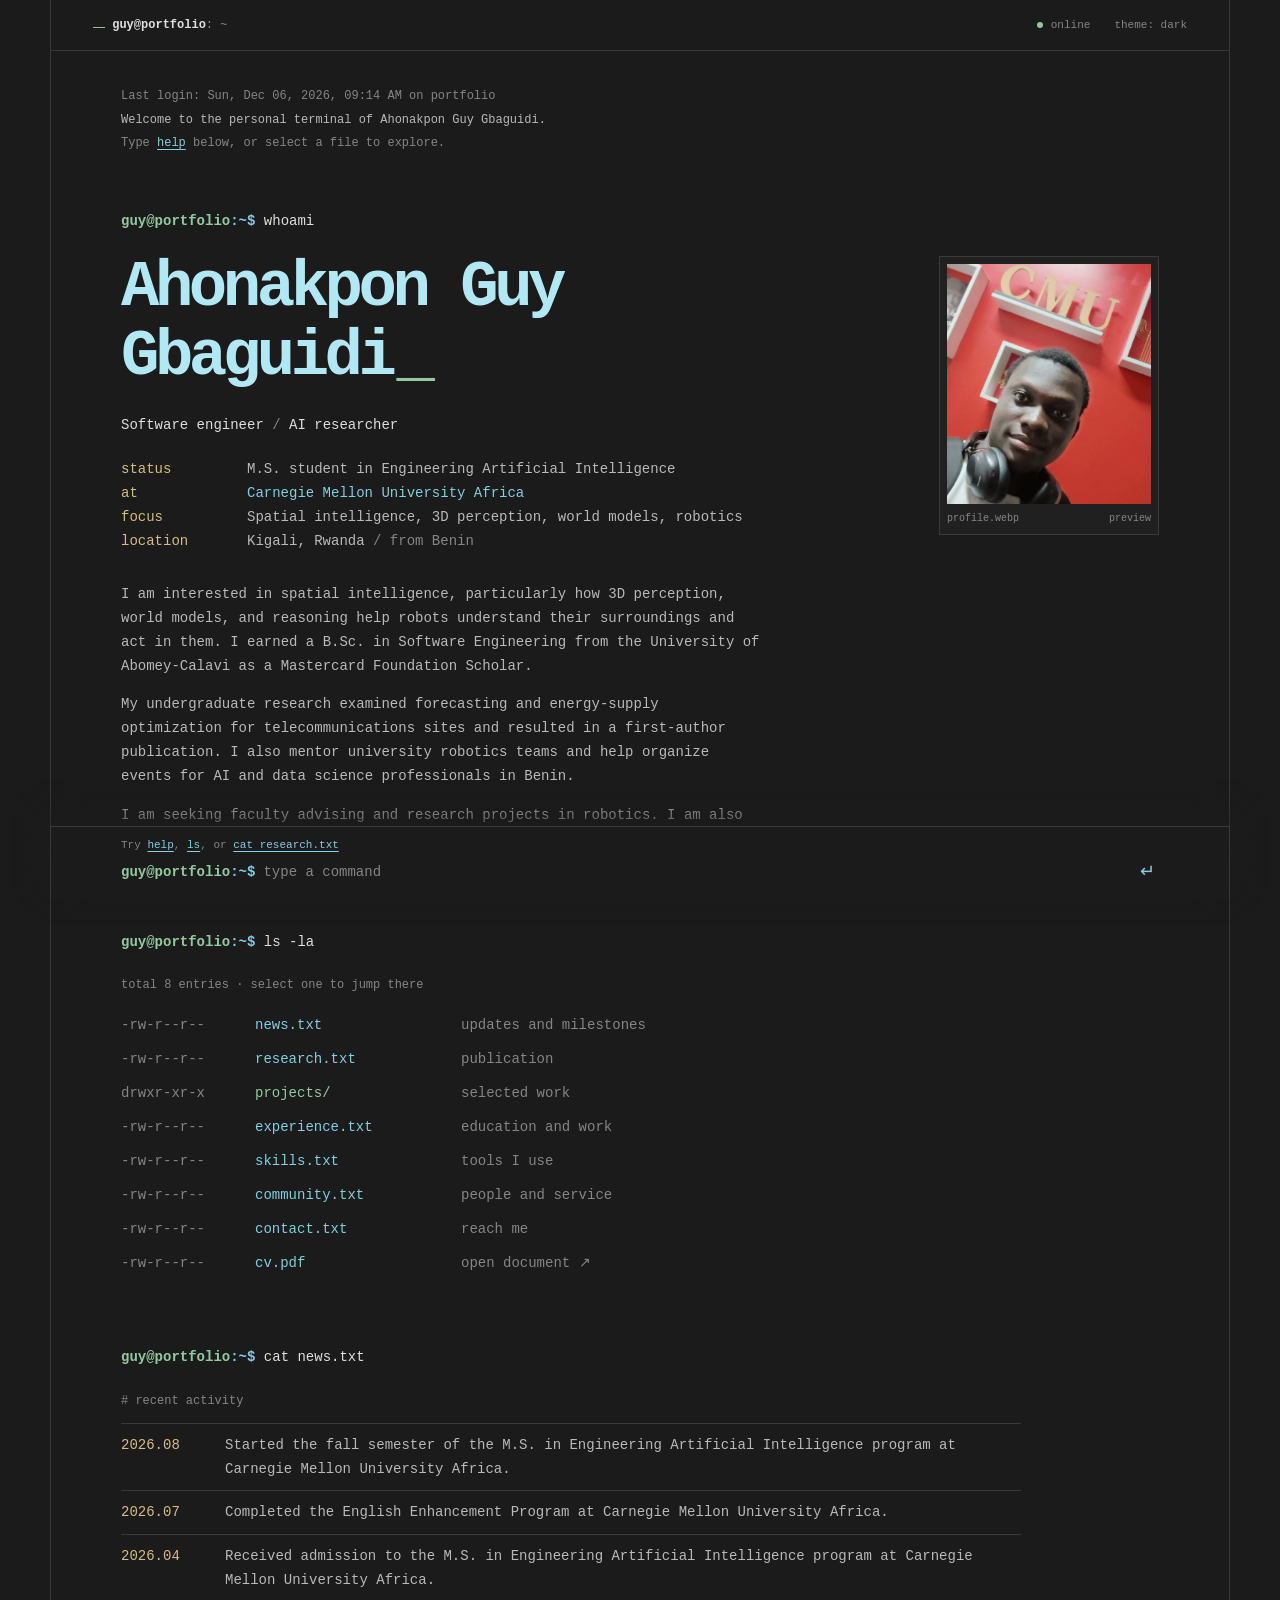
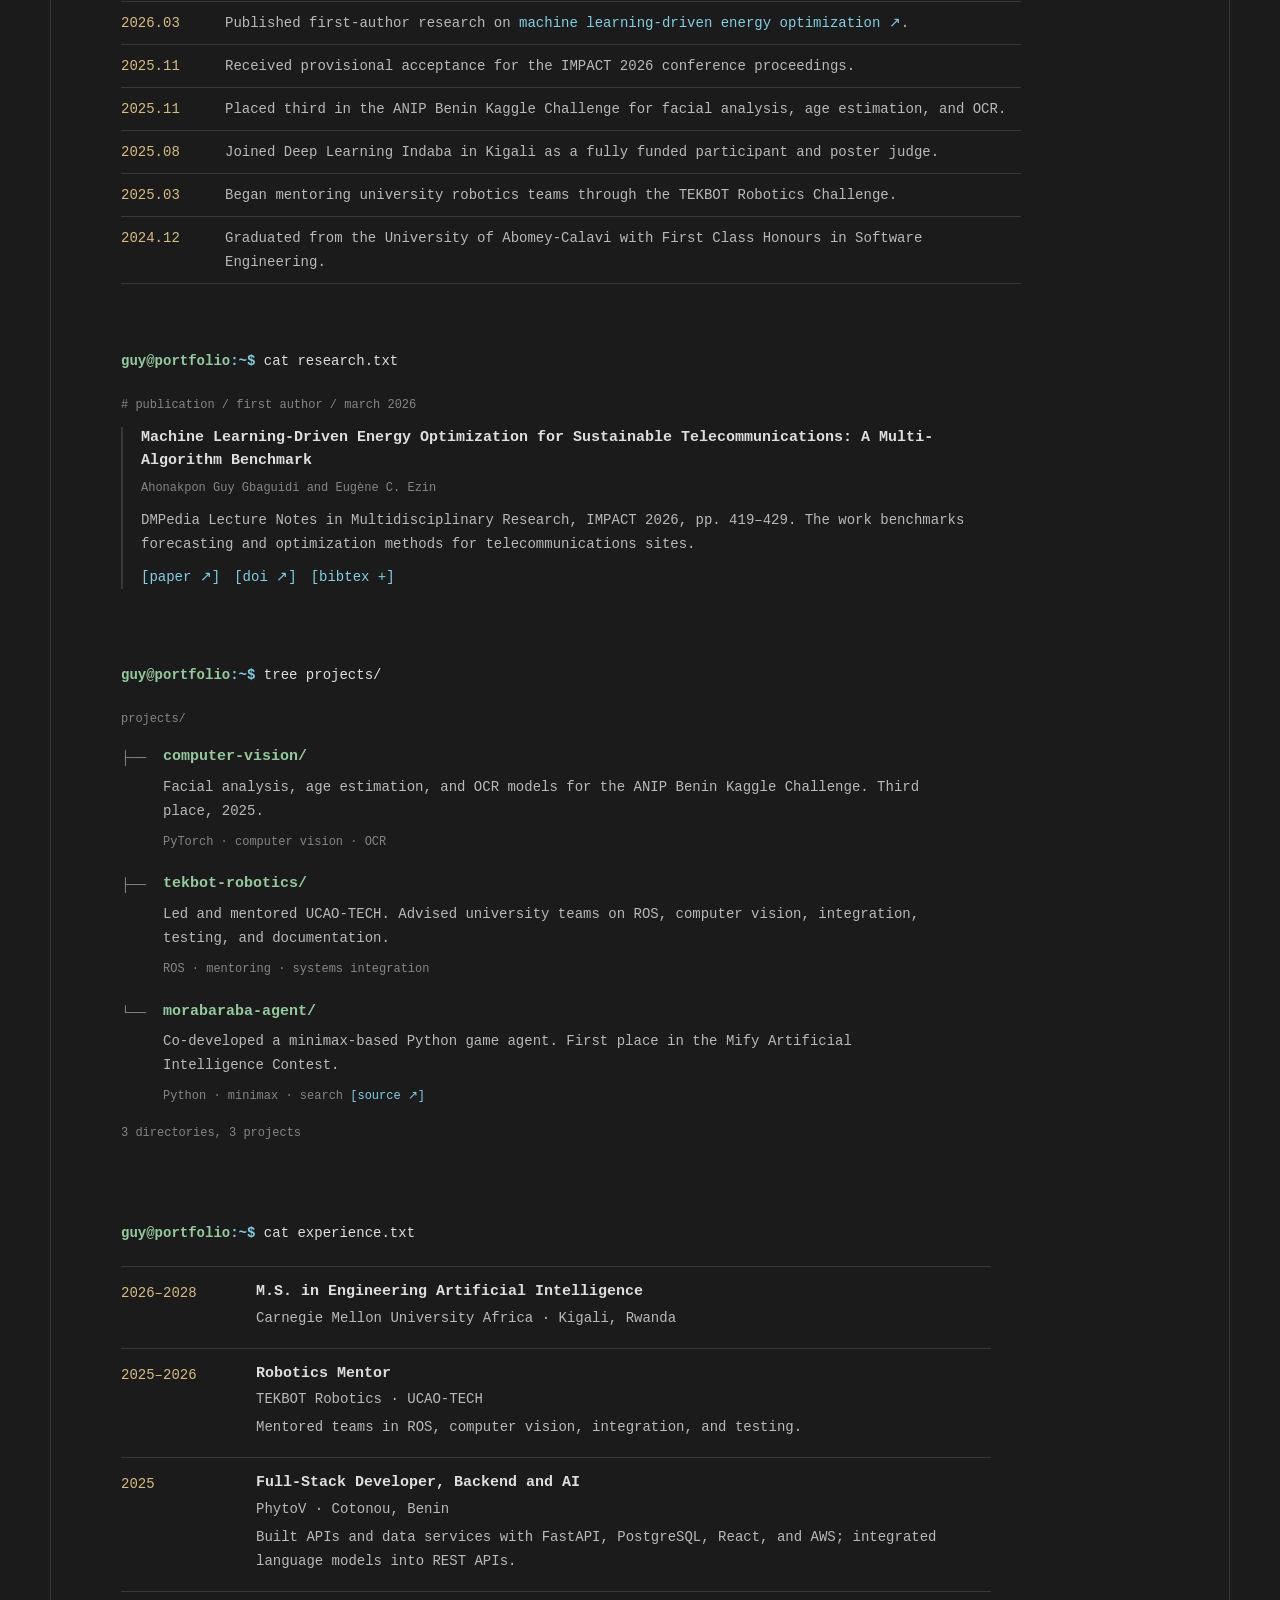
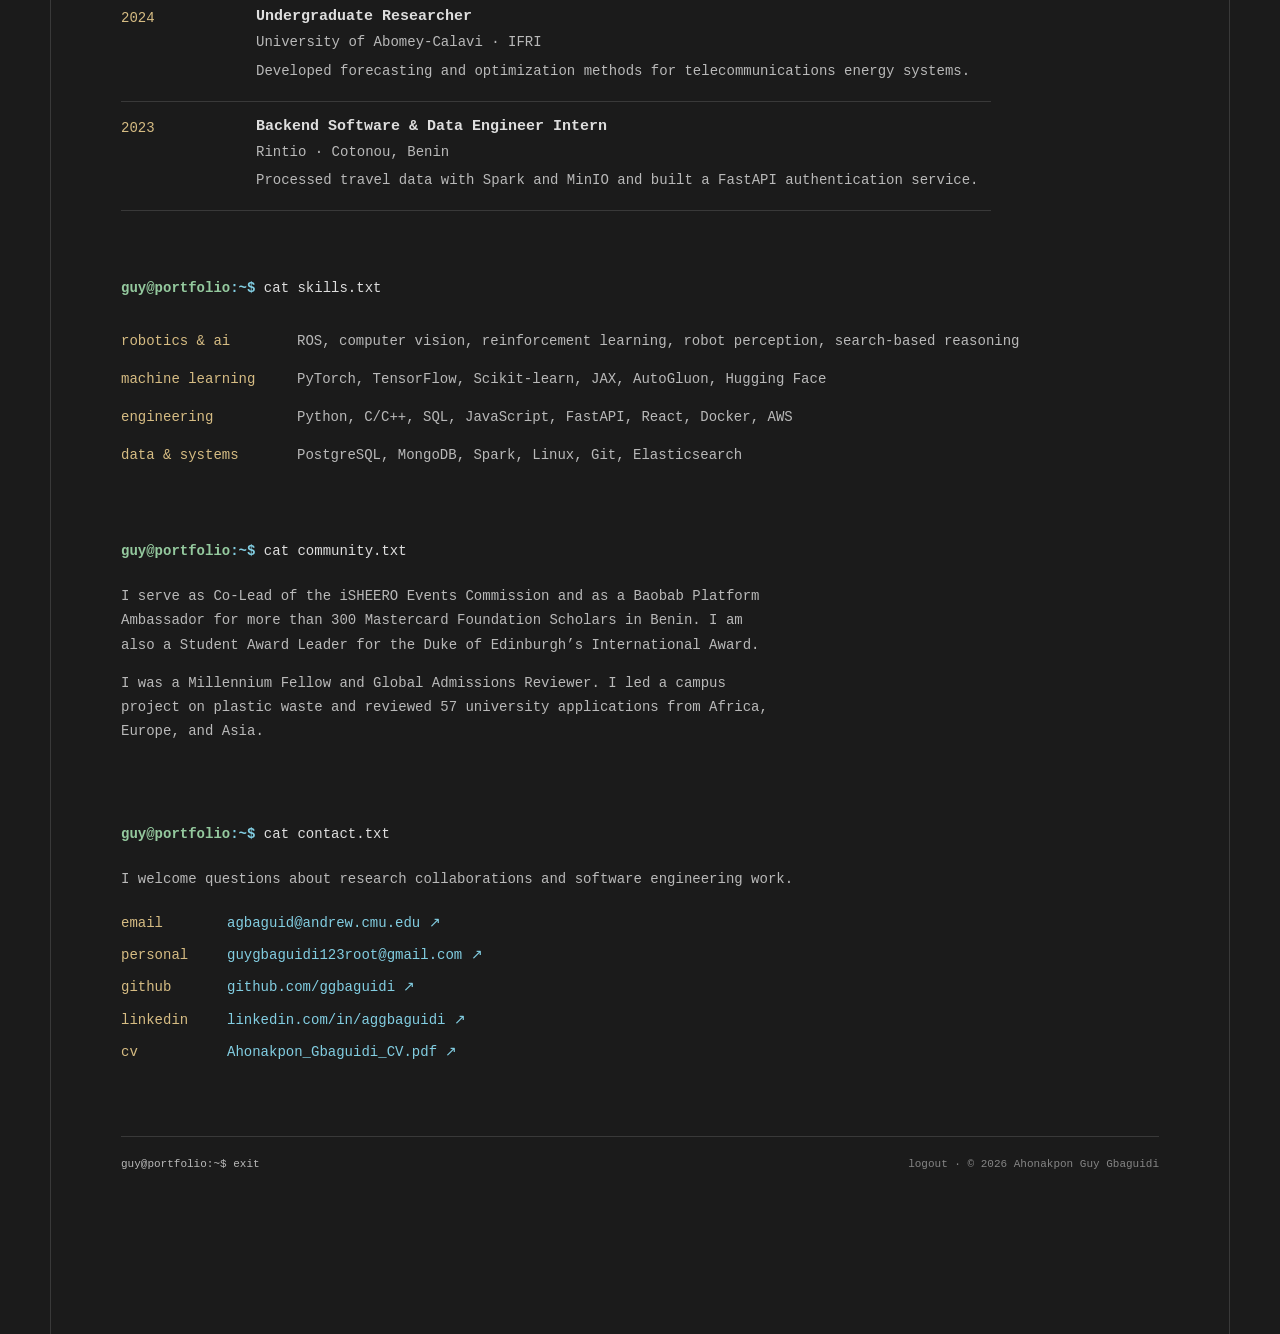
==== commit c0b5948a: "Polish terminal layout across screen sizes" ====
--- a/index.html
+++ b/index.html
@@ -12,7 +12,7 @@
   <title>Ahonakpon Guy Gbaguidi — terminal</title>
   <link rel="icon" href="data/favicon.svg" type="image/svg+xml">
   <script>try { document.documentElement.dataset.theme = localStorage.getItem('theme') || 'dark'; } catch (_) {}</script>
-  <link rel="stylesheet" href="style.css?v=cli-20261005">
+  <link rel="stylesheet" href="style.css?v=cli-20261005-qa1">
 </head>
 <body>
   <a class="skip-link" href="#main">Skip to content</a>
@@ -173,6 +173,6 @@
       </div>
     </div>
   </div>
-  <script src="script.js?v=cli-20261005"></script>
+  <script src="script.js?v=cli-20261005-qa1"></script>
 </body>
 </html>
--- a/style.css
+++ b/style.css
@@ -112,7 +112,7 @@
 .contact-list a { overflow-wrap: anywhere; }
 .terminal-footer { display: flex; justify-content: space-between; flex-wrap: wrap; gap: 8px 24px; margin-top: 68px; padding-top: 18px; border-top: 1px solid var(--line); color: var(--muted); font-size: 11px; }
 .terminal-footer > span:first-child { color: var(--soft); }
-.command-dock { position: fixed; z-index: 30; right: 0; bottom: 0; left: 0; border-top: 1px solid var(--line); background: var(--bg); box-shadow: 0 -12px 30px color-mix(in srgb, var(--bg) 80%, transparent); }
+.command-dock { position: fixed; z-index: 30; bottom: 0; left: 50%; width: 100%; max-width: 1180px; transform: translateX(-50%); border: 1px solid var(--line); border-bottom: 0; background: var(--bg); box-shadow: 0 -12px 30px color-mix(in srgb, var(--bg) 80%, transparent); }
 .command-inner { max-width: 1178px; margin: auto; padding: 9px 70px 12px; }
 .command-output { min-height: 20px; max-height: 72px; overflow-y: auto; color: var(--muted); font-size: 11px; }
 .command-output.has-error { color: #e59b90; }
@@ -150,6 +150,7 @@
   .file-description { grid-column: 2; font-size: 11px; }
   .news-list li { grid-template-columns: 68px minmax(0, 1fr); gap: 14px; }
   .skill-list > div { grid-template-columns: 1fr; gap: 1px; padding: 9px 0; }
+  .contact-list > div { grid-template-columns: 75px minmax(0, 1fr); }
   .terminal-footer { margin-top: 48px; }
   .command-output { font-size: 10px; }
 }
@@ -161,6 +162,8 @@
   .terminal-form { gap: 5px; font-size: 11px; }
   .timeline article { grid-template-columns: 1fr; gap: 0; }
   .timeline time { margin-bottom: 2px; }
+  .contact-list > div { display: block; padding: 6px 0; }
+  .contact-list dt { margin-bottom: 1px; }
 }
 @media (prefers-reduced-motion: reduce) {
   html { scroll-behavior: auto; }
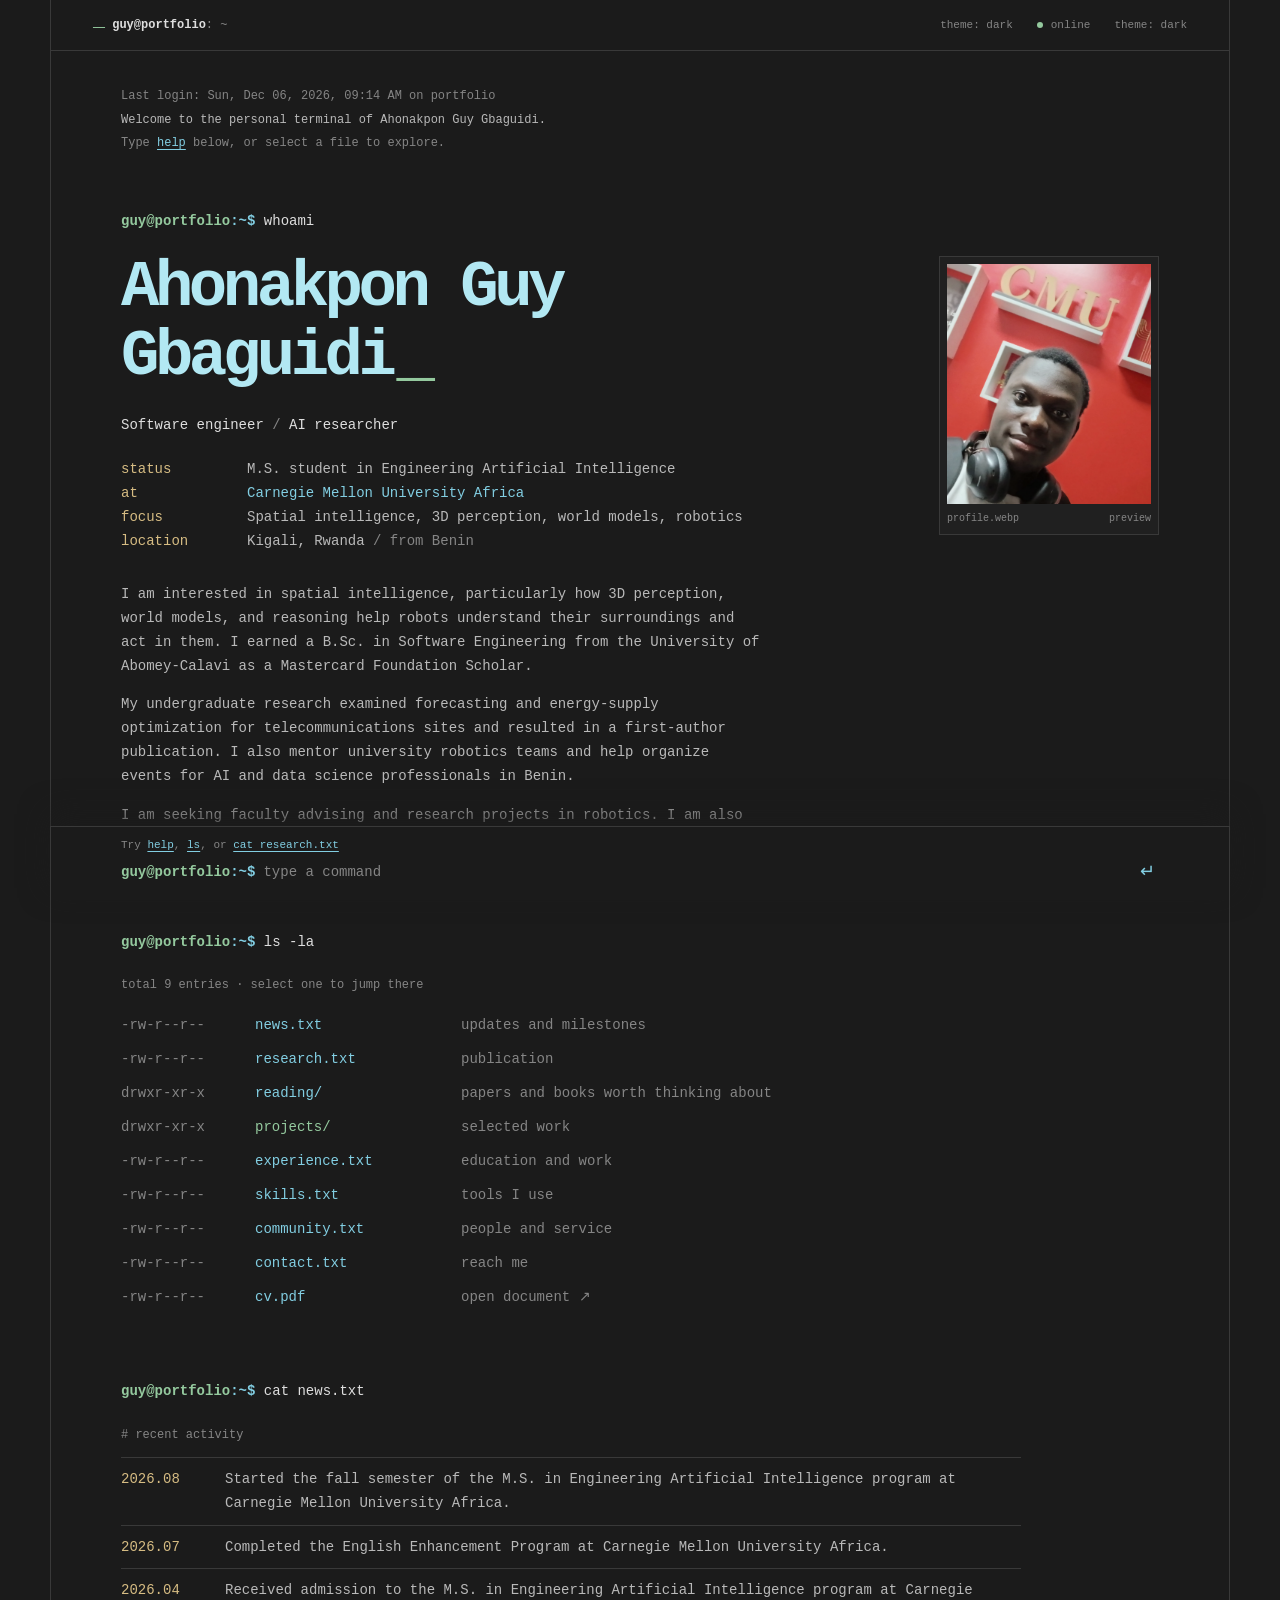
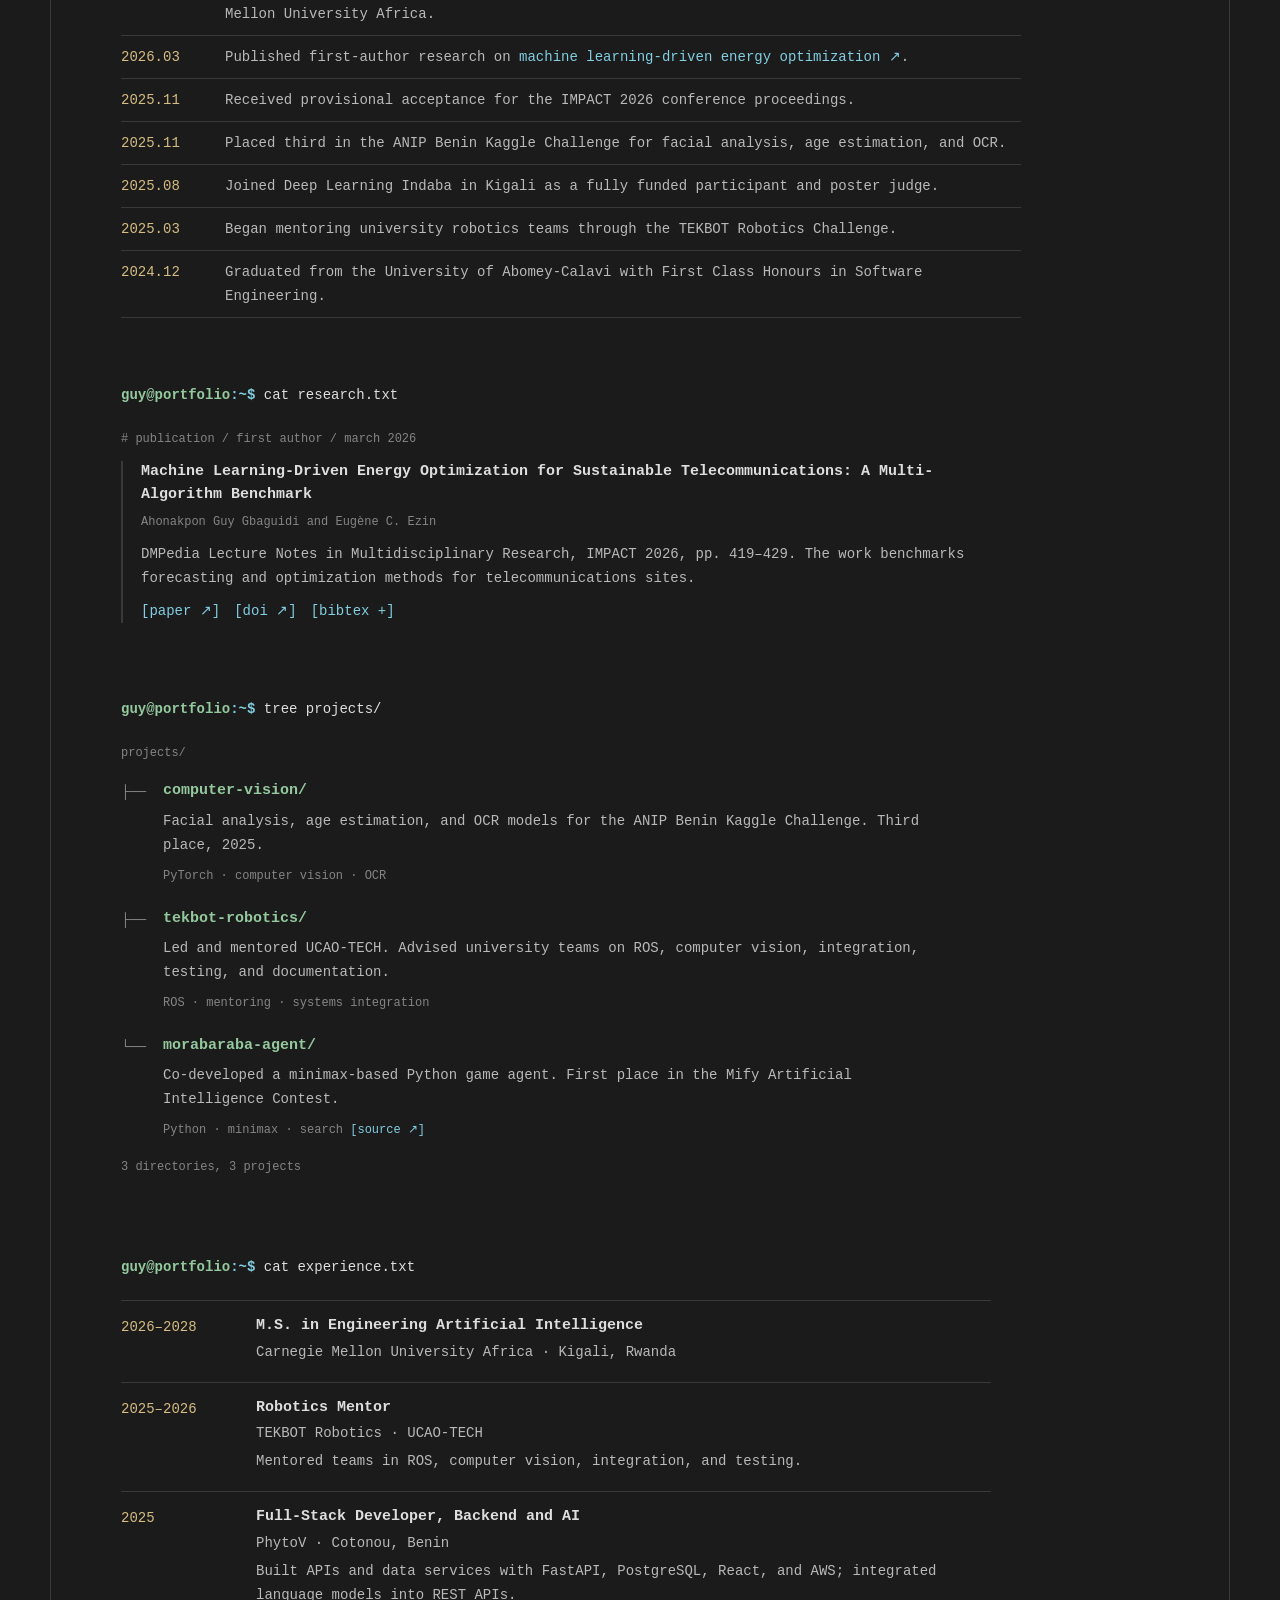
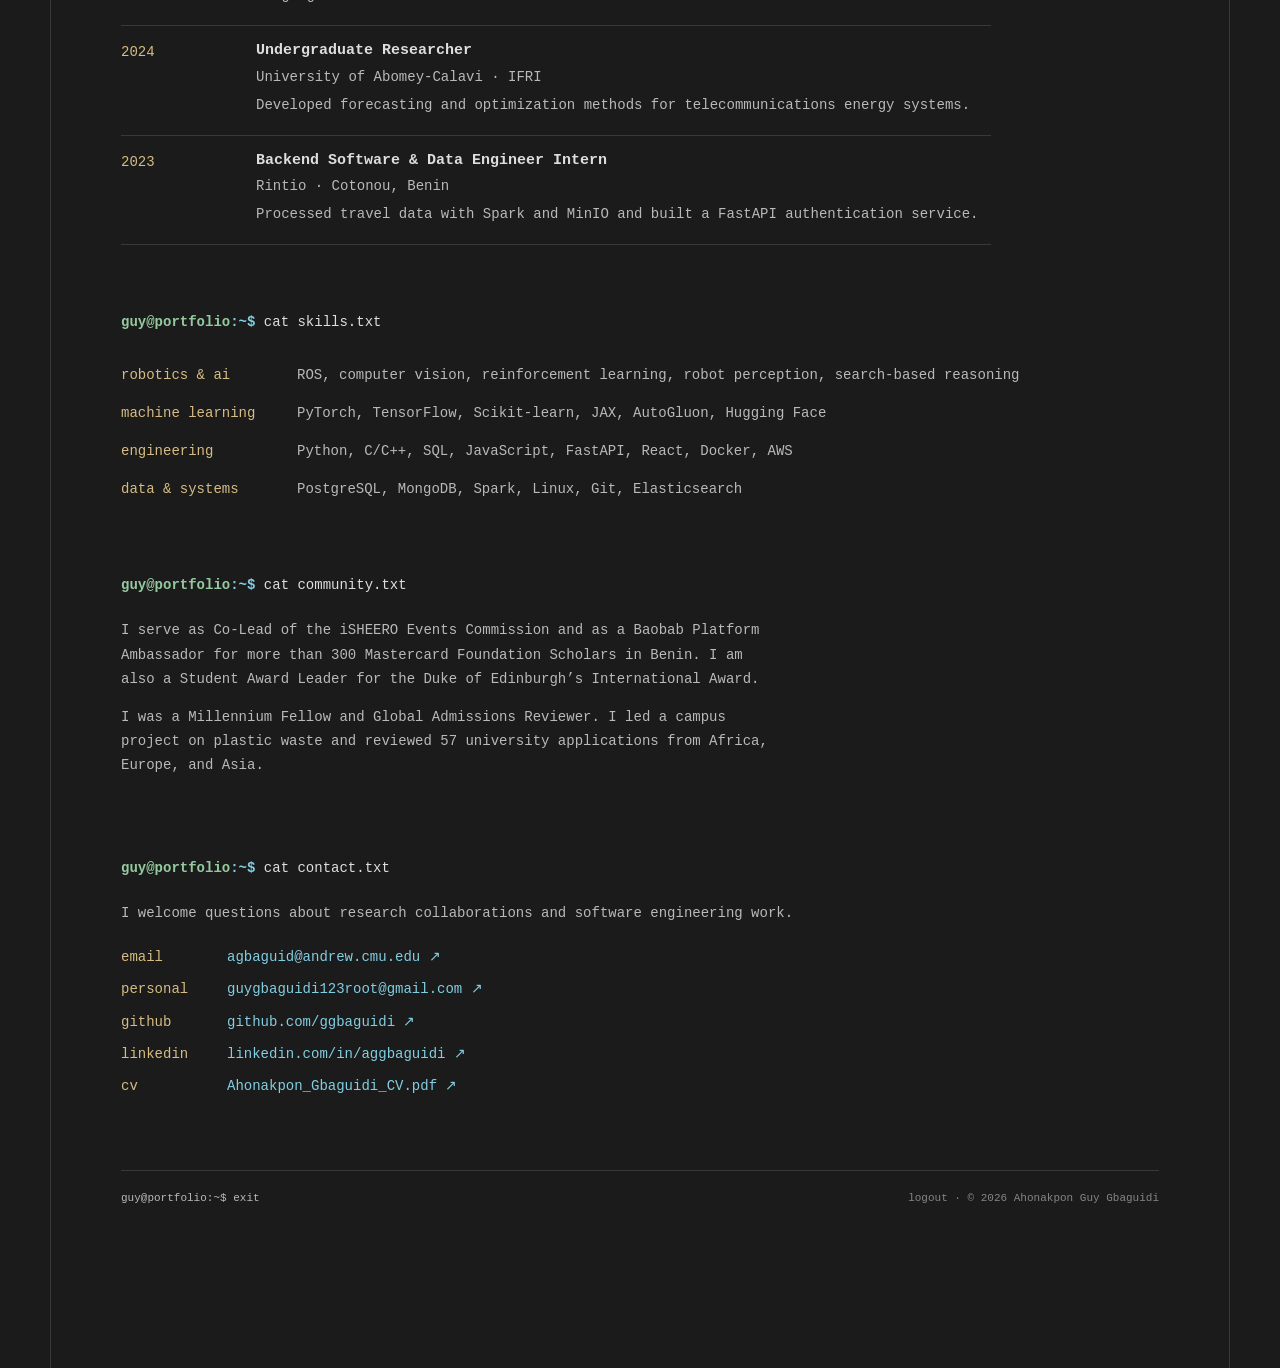
==== commit 16fa4c8b: "Add reading notes page" ====
--- a/index.html
+++ b/index.html
@@ -21,6 +21,7 @@
       <div class="header-inner">
         <a class="terminal-title" href="#top"><span class="header-glyph" aria-hidden="true">_</span> guy@portfolio<span class="header-path">: ~</span></a>
         <div class="header-actions">
+          <a class="theme-toggle" href="reading.html">reading/</a>
           <span class="header-status"><span class="status-dot" aria-hidden="true"></span> online</span>
           <button class="theme-toggle" type="button" aria-label="Switch to light theme">theme: dark</button>
         </div>
@@ -61,10 +62,11 @@
 
       <section class="terminal-section directory" id="directory" aria-labelledby="directory-title">
         <h2 class="prompt" id="directory-title"><span class="prompt-user">guy@portfolio</span><span class="prompt-path">:~$</span> ls -la</h2>
-        <p class="output-muted">total 8 entries · select one to jump there</p>
+        <p class="output-muted">total 9 entries · select one to jump there</p>
         <div class="file-list" aria-label="Portfolio files">
           <a href="#news"><span class="permissions">-rw-r--r--</span><span class="file-name">news.txt</span><span class="file-description">updates and milestones</span></a>
           <a href="#research"><span class="permissions">-rw-r--r--</span><span class="file-name">research.txt</span><span class="file-description">publication</span></a>
+          <a href="reading.html"><span class="permissions">drwxr-xr-x</span><span class="file-name">reading/</span><span class="file-description">papers and books worth thinking about</span></a>
           <a href="#projects"><span class="permissions">drwxr-xr-x</span><span class="file-name">projects/</span><span class="file-description">selected work</span></a>
           <a href="#experience"><span class="permissions">-rw-r--r--</span><span class="file-name">experience.txt</span><span class="file-description">education and work</span></a>
           <a href="#skills"><span class="permissions">-rw-r--r--</span><span class="file-name">skills.txt</span><span class="file-description">tools I use</span></a>
@@ -173,6 +175,6 @@
       </div>
     </div>
   </div>
-  <script src="script.js?v=cli-20261005-qa1"></script>
+  <script src="script.js?v=cli-20261006-reading1"></script>
 </body>
 </html>
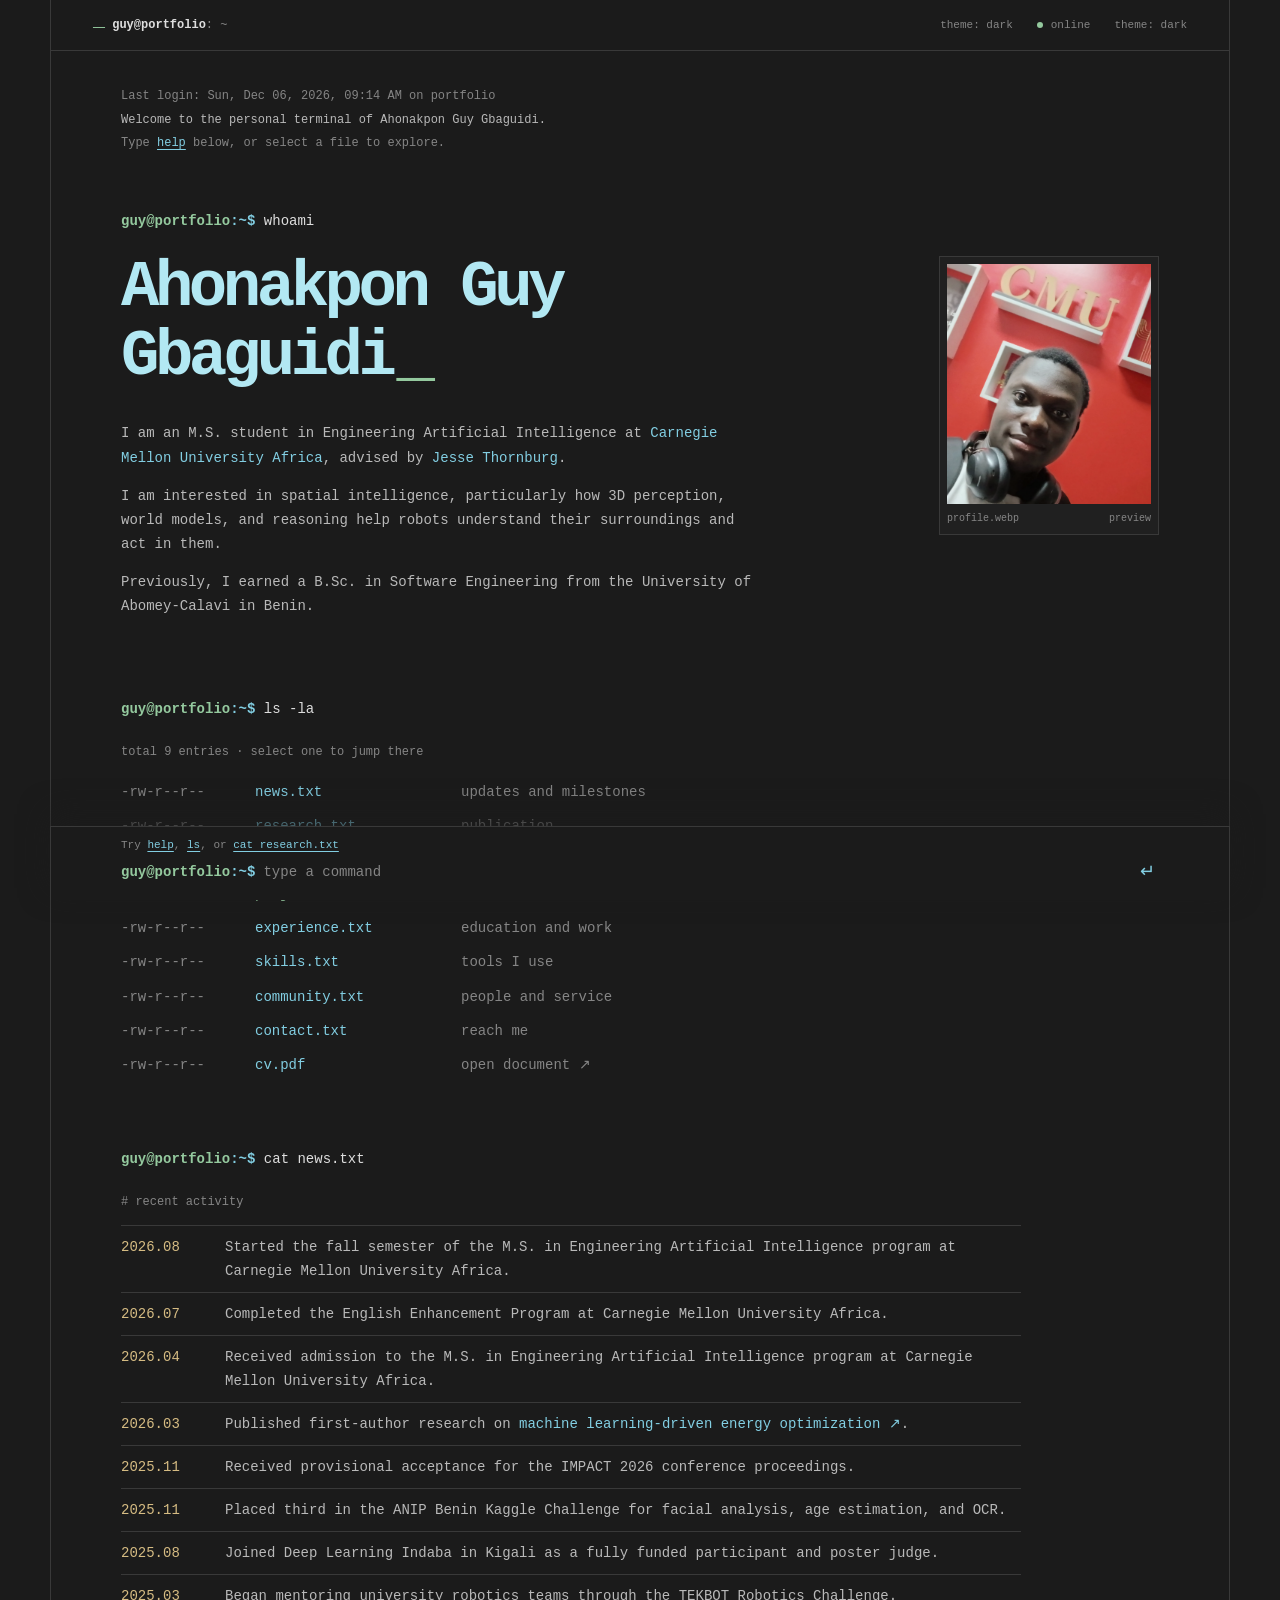
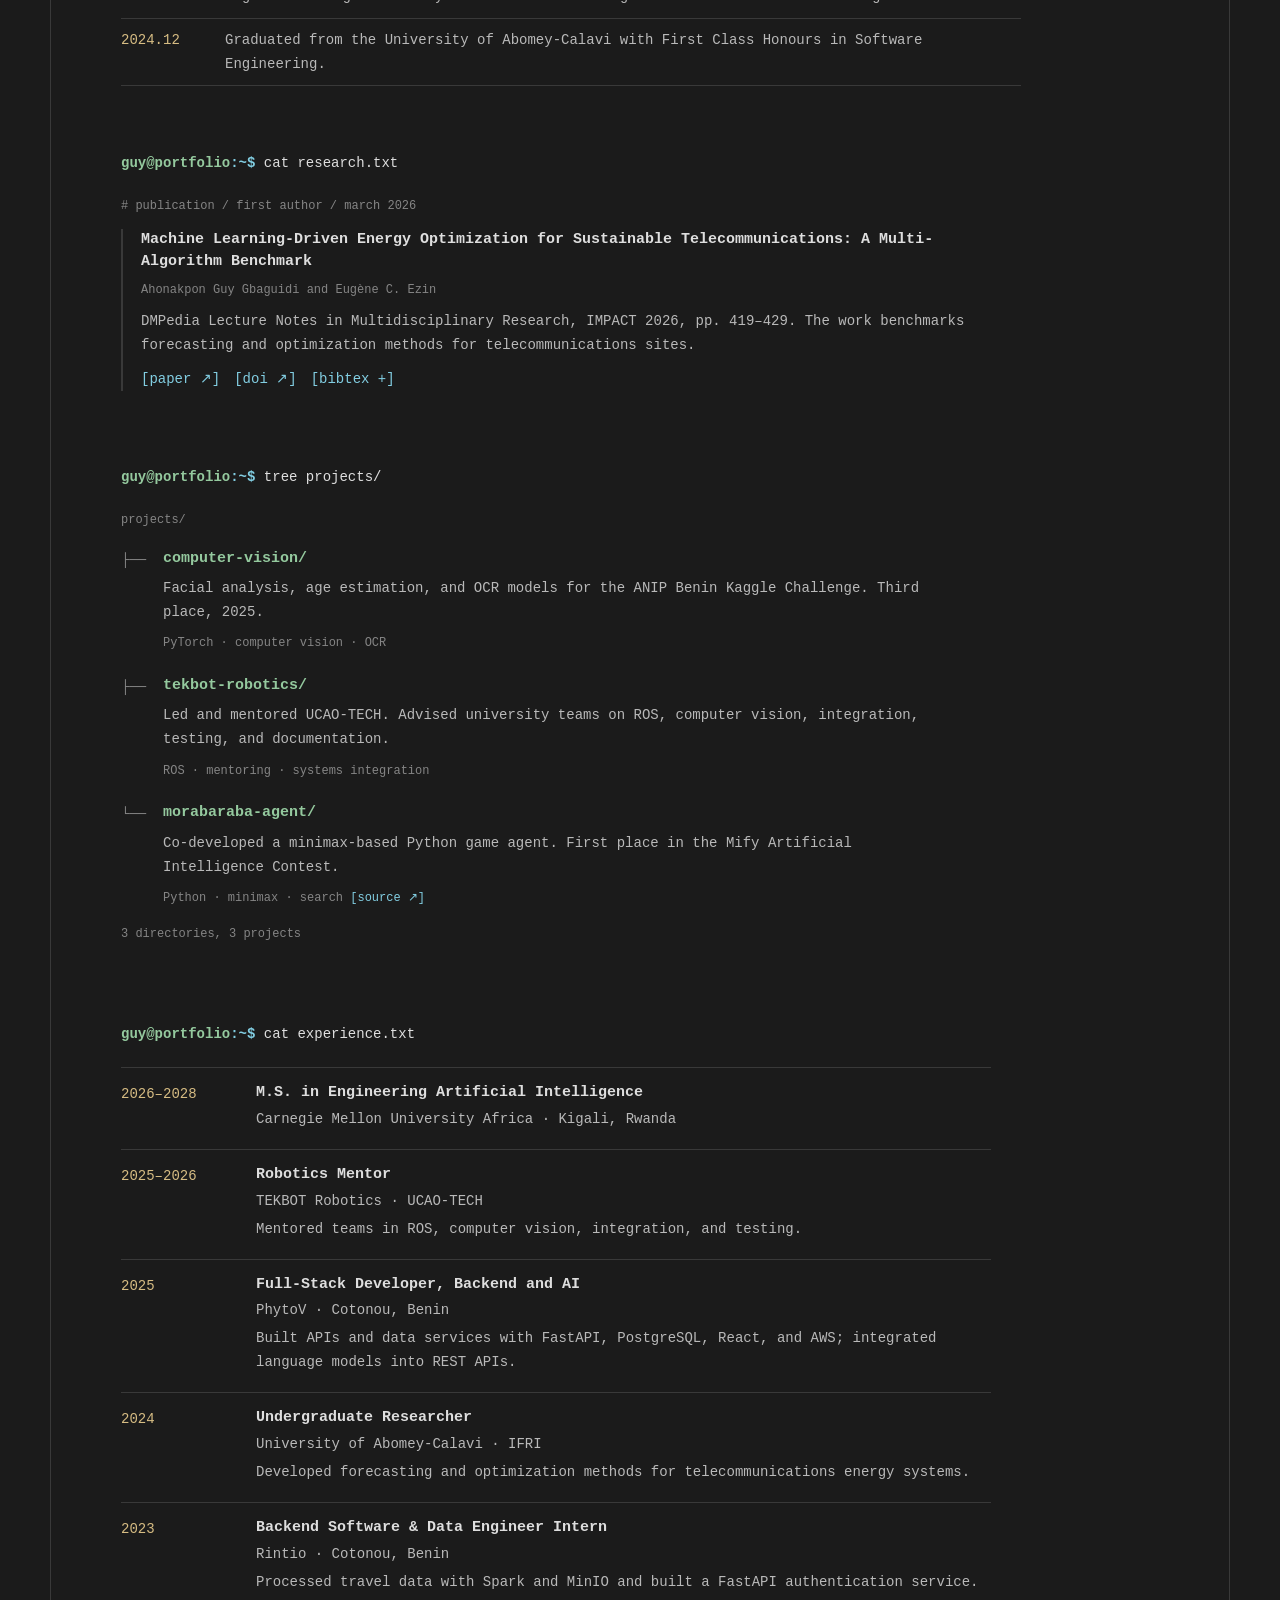
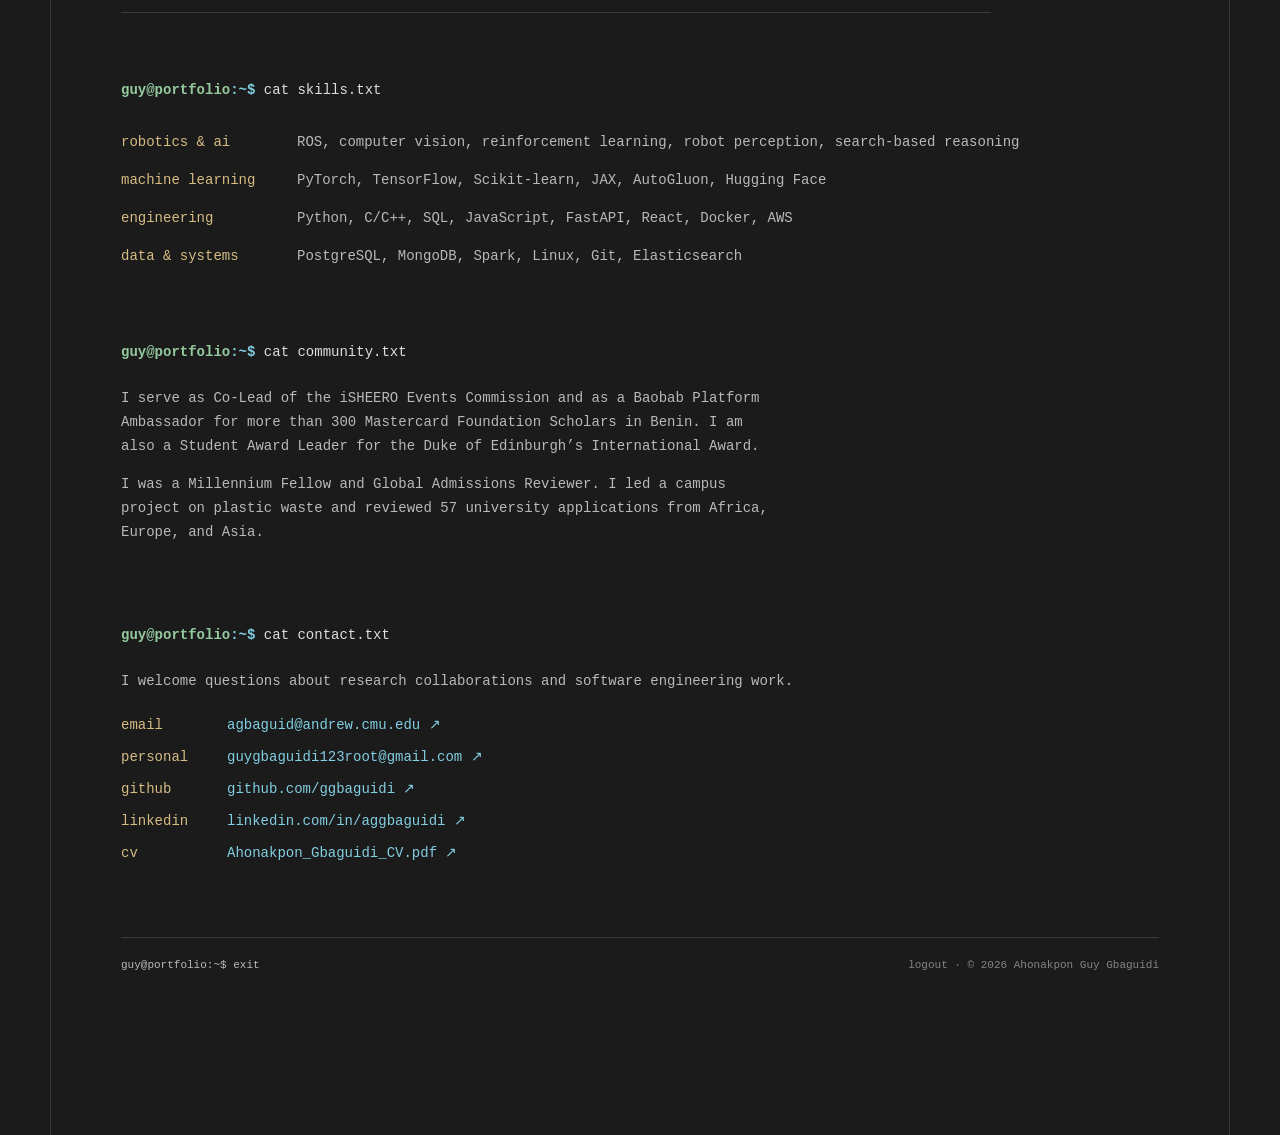
==== commit 6a72ad64: "Simplify whoami biography and add advisor" ====
--- a/index.html
+++ b/index.html
@@ -40,23 +40,16 @@
         <div class="identity-layout">
           <div class="identity-copy">
             <h1 id="about-title">Ahonakpon Guy<br>Gbaguidi<span class="cursor" aria-hidden="true">_</span></h1>
-            <p class="identity-role">Software engineer <span class="divider">/</span> AI researcher</p>
-            <dl class="facts">
-              <div><dt>status</dt><dd>M.S. student in Engineering Artificial Intelligence</dd></div>
-              <div><dt>at</dt><dd><a href="https://www.africa.engineering.cmu.edu/" target="_blank" rel="noopener noreferrer">Carnegie Mellon University Africa</a></dd></div>
-              <div><dt>focus</dt><dd>Spatial intelligence, 3D perception, world models, robotics</dd></div>
-              <div><dt>location</dt><dd>Kigali, Rwanda <span class="muted">/ from Benin</span></dd></div>
-            </dl>
+            <div class="about-output">
+              <p>I am an M.S. student in Engineering Artificial Intelligence at <a href="https://www.africa.engineering.cmu.edu/" target="_blank" rel="noopener noreferrer">Carnegie Mellon University Africa</a>, advised by <a href="https://www.africa.engineering.cmu.edu/about/contact/directory/bios/thornburg-jesse.html" target="_blank" rel="noopener noreferrer">Jesse Thornburg</a>.</p>
+              <p>I am interested in spatial intelligence, particularly how 3D perception, world models, and reasoning help robots understand their surroundings and act in them.</p>
+              <p>Previously, I earned a B.Sc. in Software Engineering from the University of Abomey-Calavi in Benin.</p>
+            </div>
           </div>
           <figure class="portrait">
             <img src="data/portrait.webp" alt="Portrait of Ahonakpon Guy Gbaguidi" width="900" height="1050">
             <figcaption>profile.webp <span>preview</span></figcaption>
           </figure>
-        </div>
-        <div class="about-output">
-          <p>I am interested in spatial intelligence, particularly how 3D perception, world models, and reasoning help robots understand their surroundings and act in them. I earned a B.Sc. in Software Engineering from the University of Abomey-Calavi as a Mastercard Foundation Scholar.</p>
-          <p>My undergraduate research examined forecasting and energy-supply optimization for telecommunications sites and resulted in a first-author publication. I also mentor university robotics teams and help organize events for AI and data science professionals in Benin.</p>
-          <p>I am seeking faculty advising and research projects in robotics. I am also available for software engineering projects. <a href="mailto:agbaguid@andrew.cmu.edu">Get in touch ↗</a></p>
         </div>
       </section>
 
